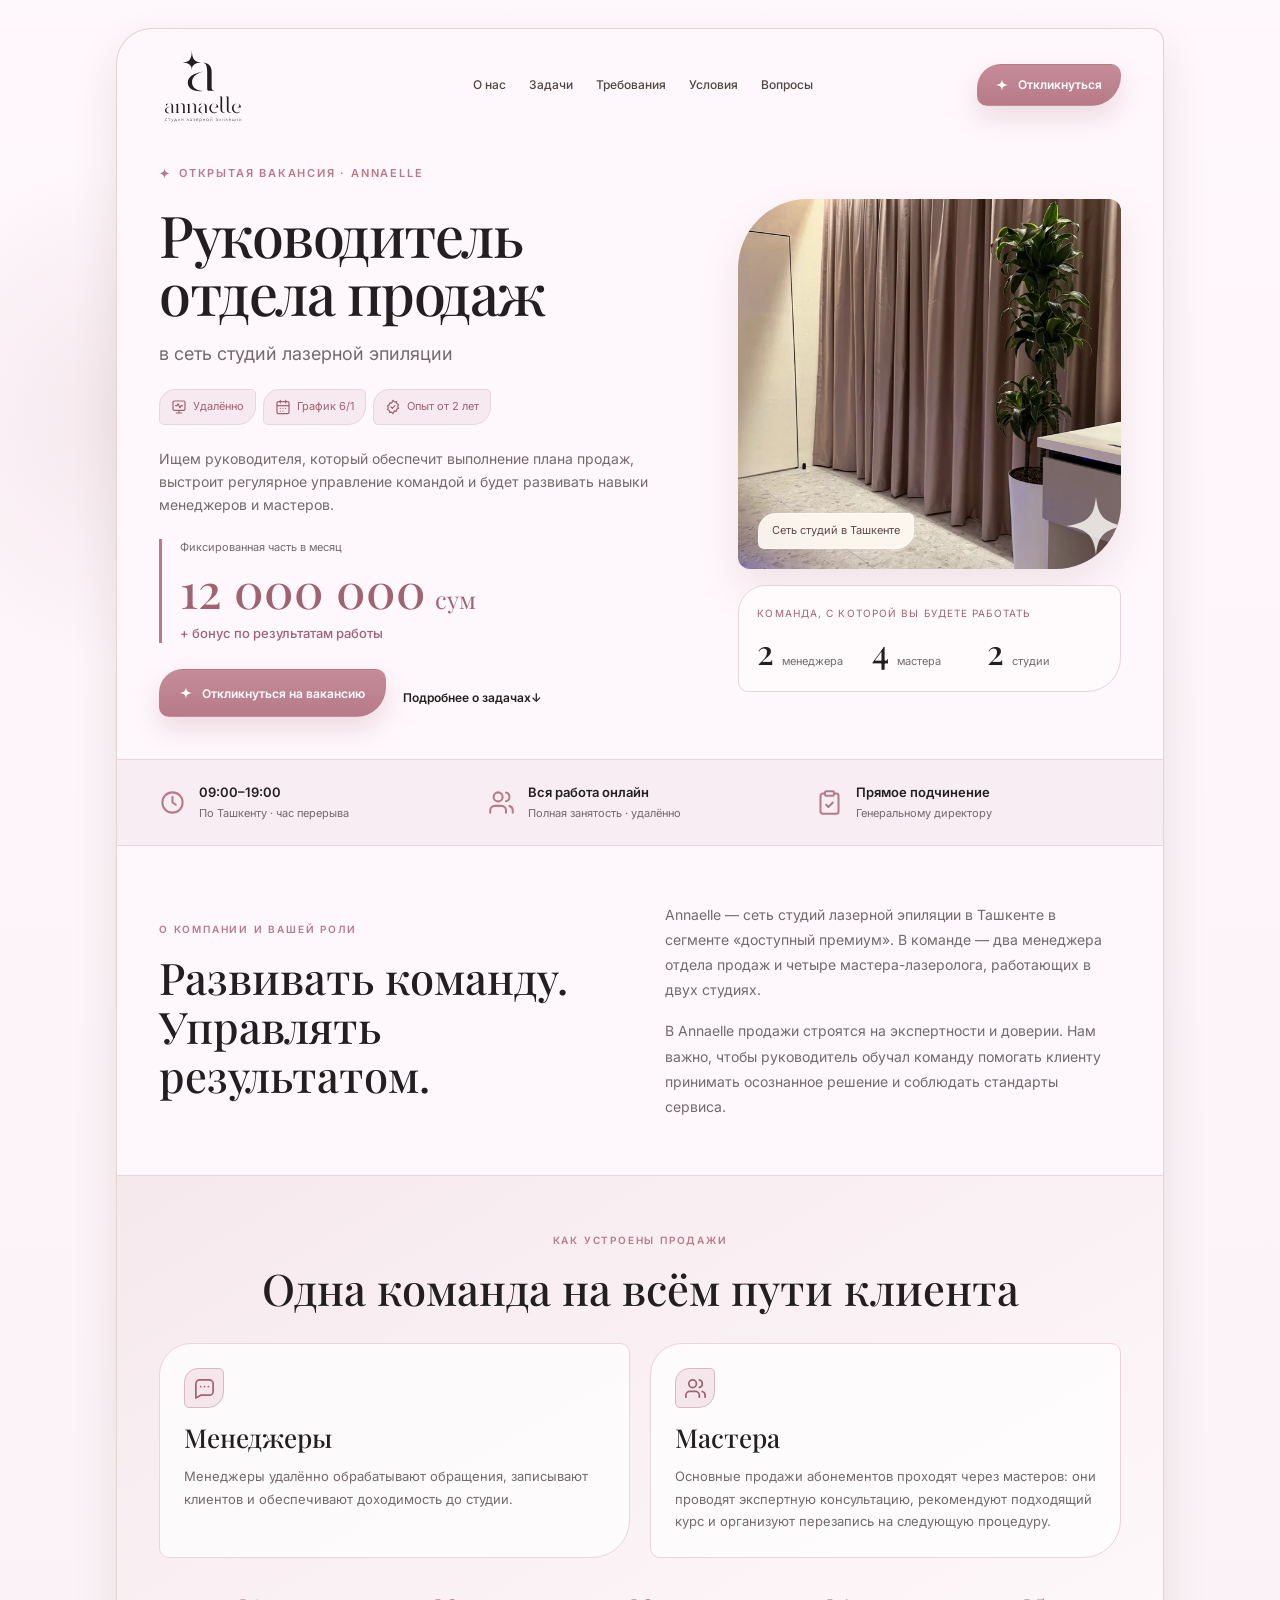
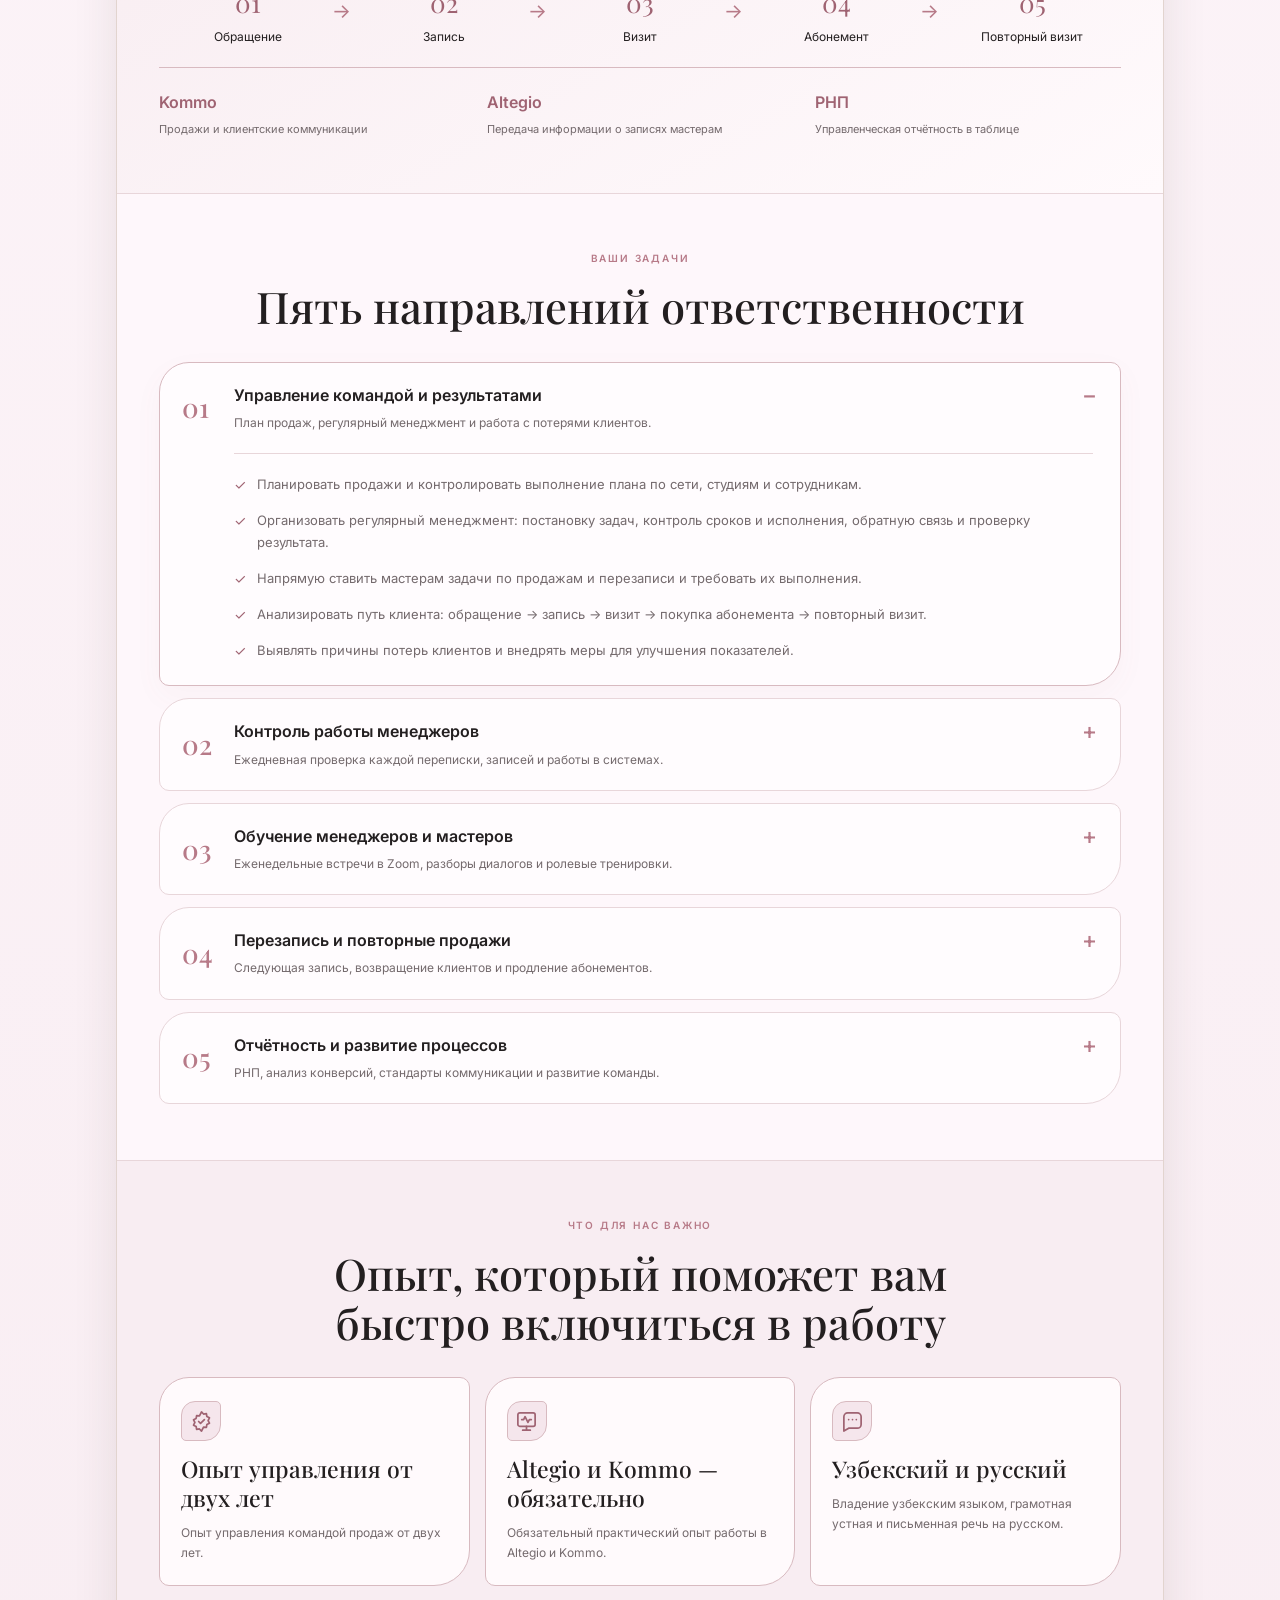
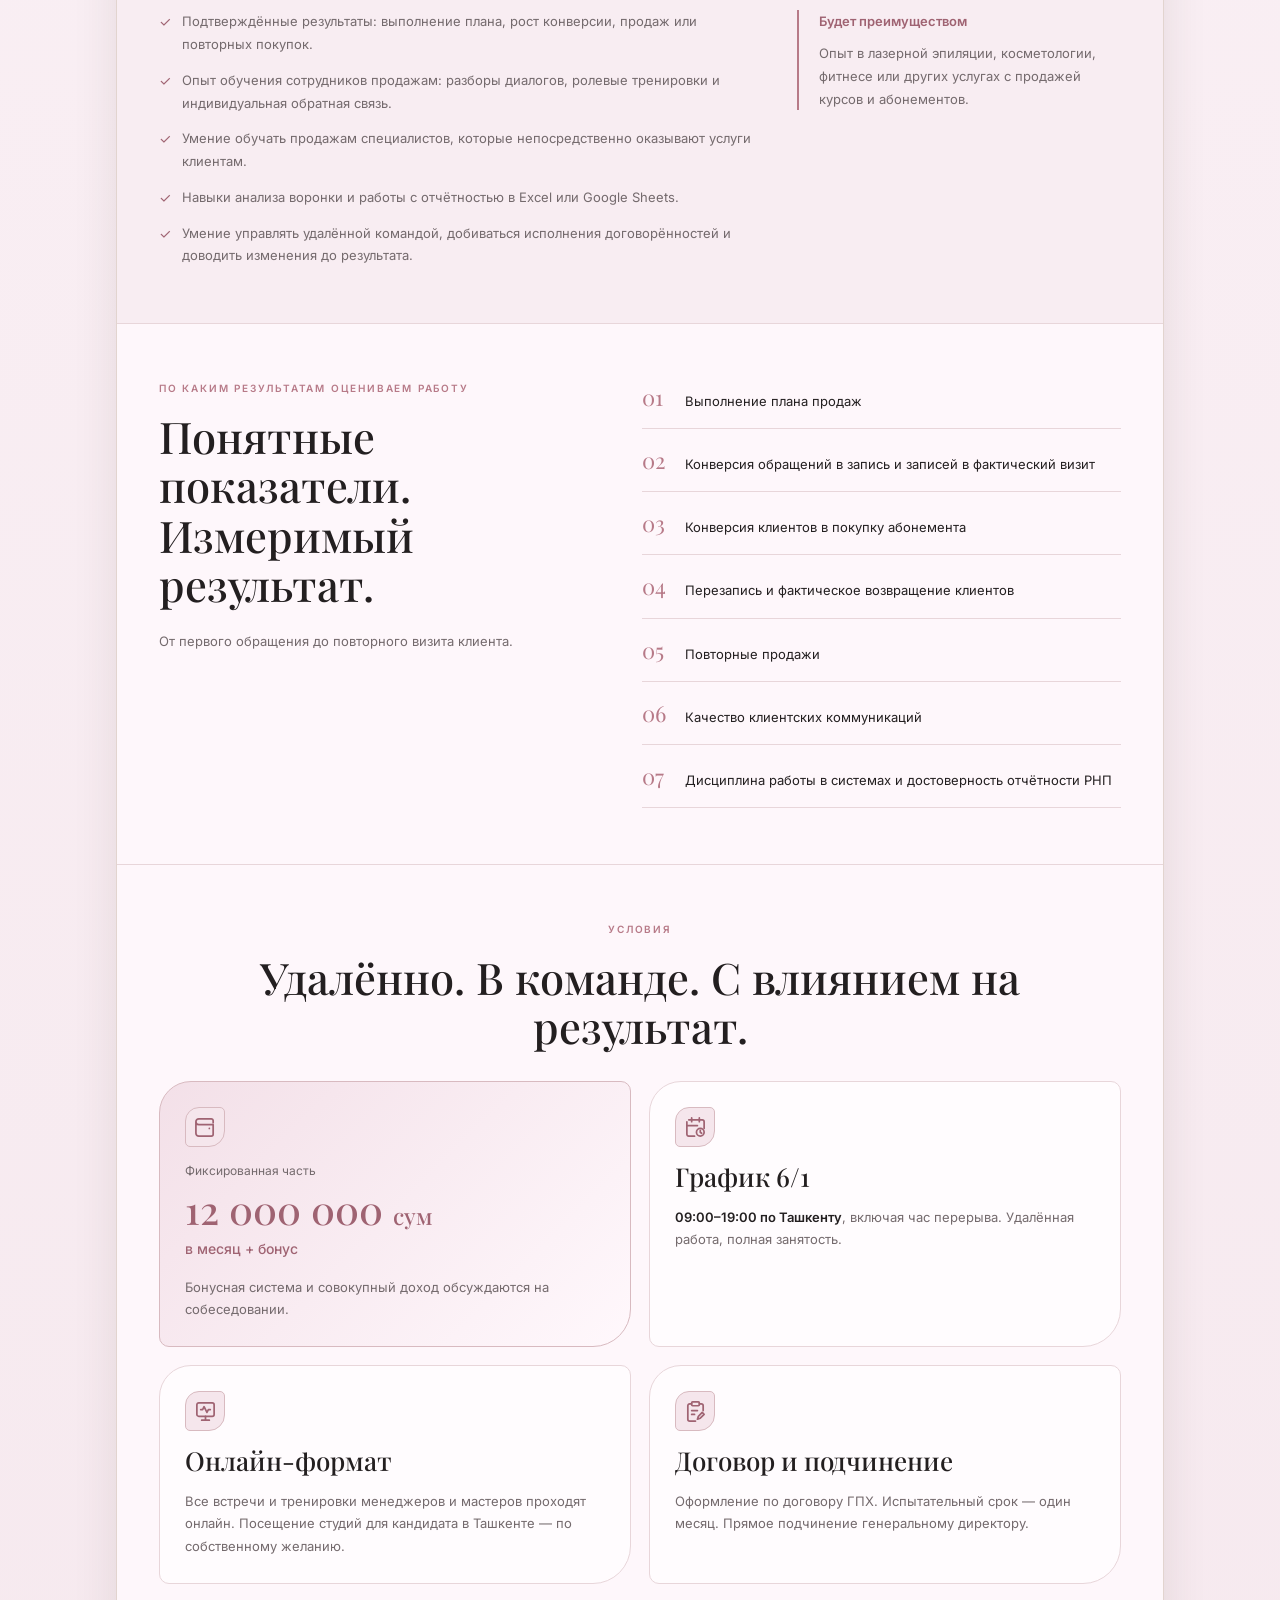
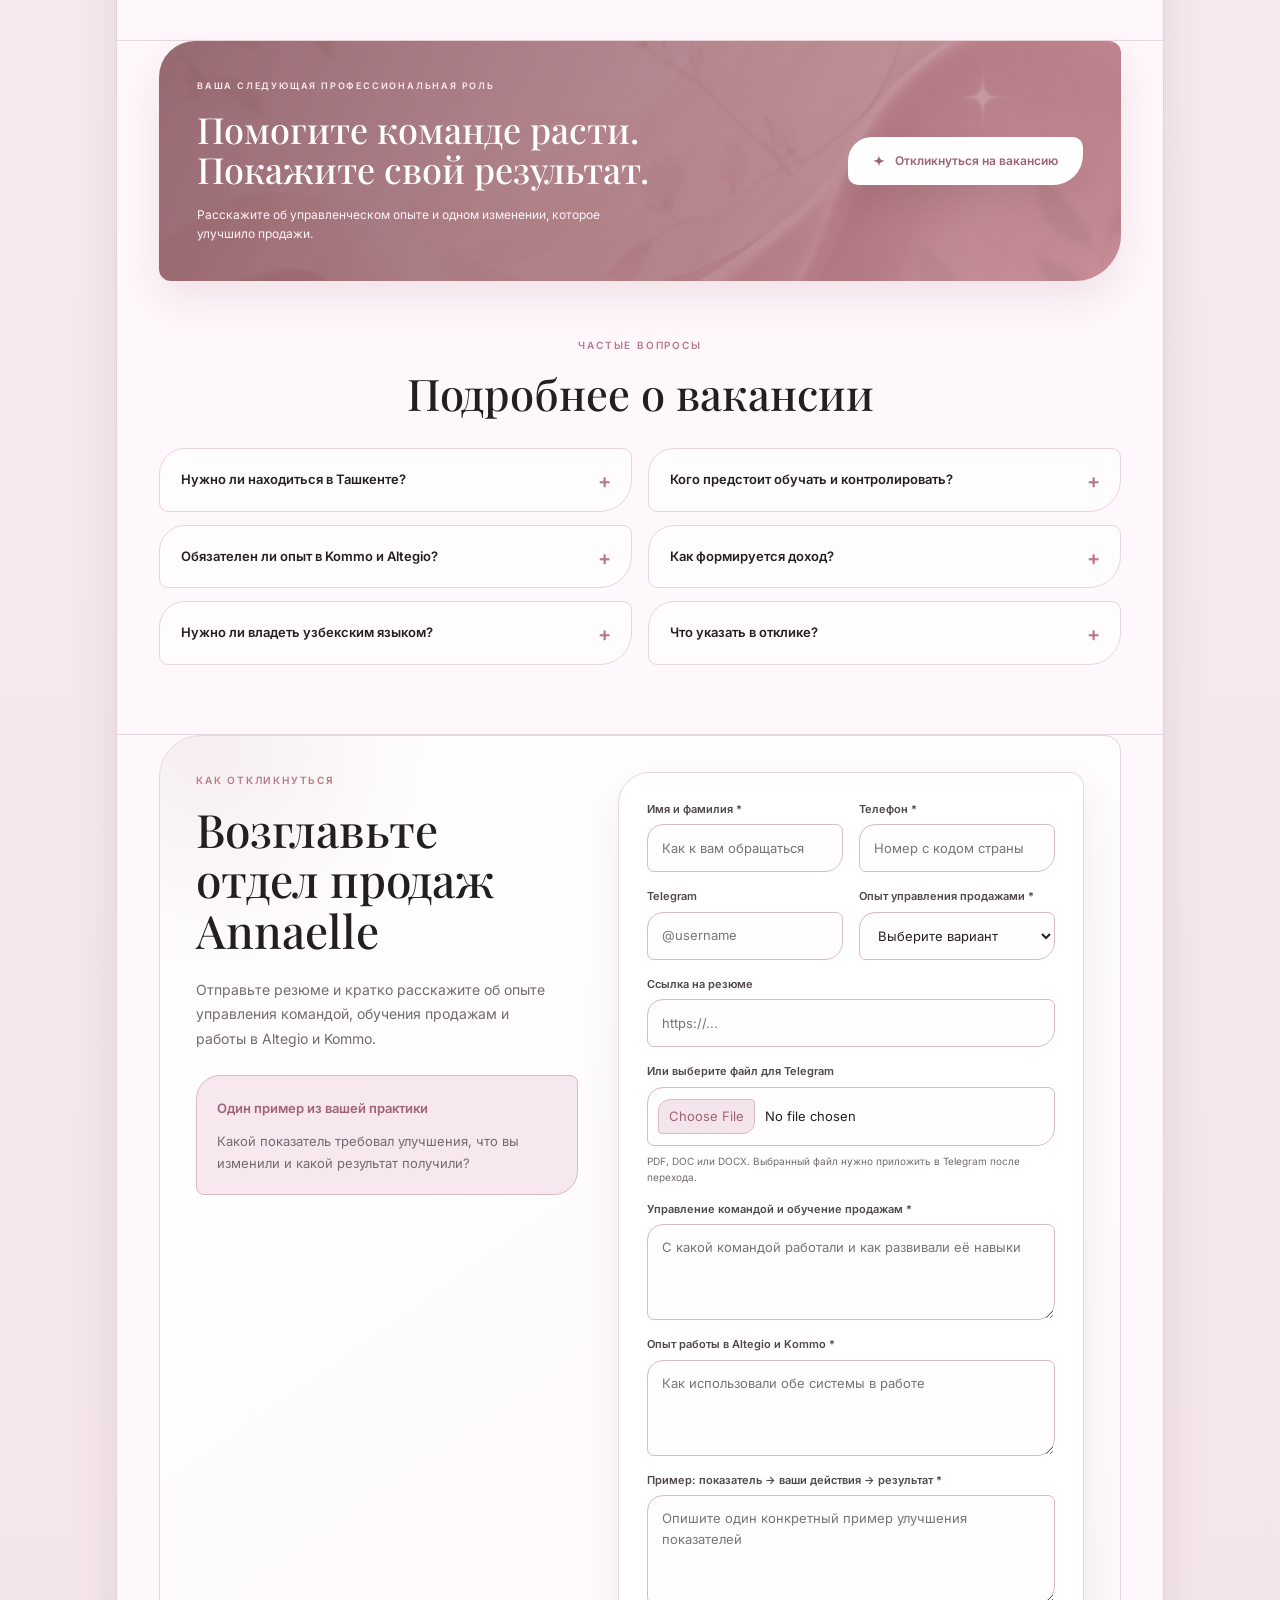
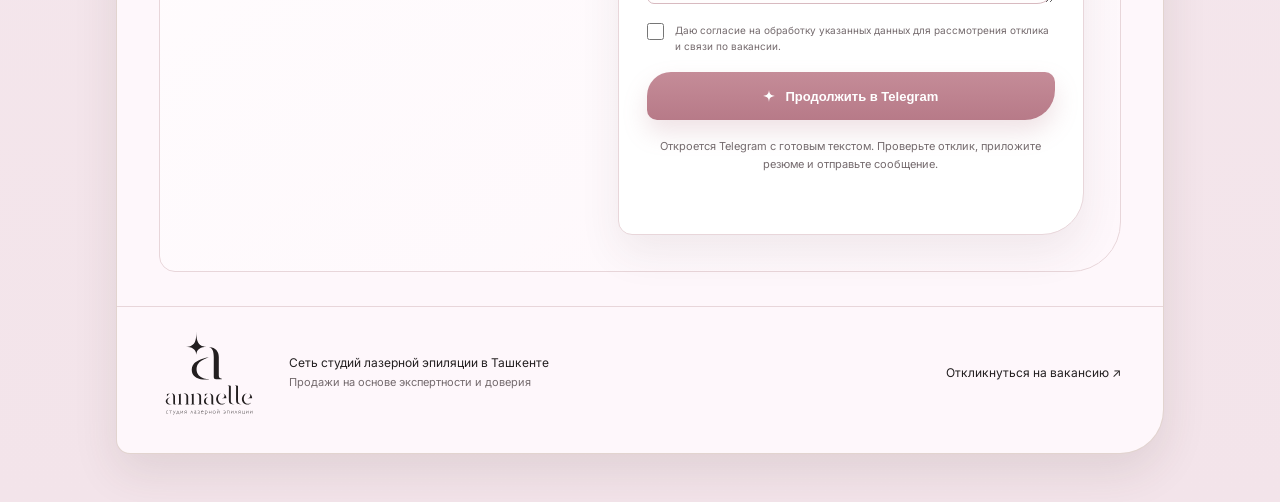
==== annaelle-rop/index.html @ 6988f2cf "Publish Annaelle head of sales vacancy landing" ====
<!doctype html>
<html lang="ru">

<head>

<meta charset="utf-8">
<meta name="viewport" content="width=device-width,initial-scale=1">
<meta name="description" content="Руководитель отдела продаж в Annaelle: удалённо, график 6/1, фикс 12 000 000 сум + бонус. Опыт управления от двух лет, практический опыт в Kommo и Altegio.">

<meta property="og:title" content="Руководитель отдела продаж — Annaelle">

<meta property="og:description" content="Удалённо · График 6/1 · Фиксированная часть 12 000 000 сум + бонус">

<meta property="og:type" content="website">
<meta name="theme-color" content="#fef7fb"><title>Руководитель отдела продаж — вакансия Annaelle</title>
<link rel="preconnect" href="https://fonts.googleapis.com">
<link rel="preconnect" href="https://fonts.gstatic.com" crossorigin>
<link href="https://fonts.googleapis.com/css2?family=Inter:wght@400;500;600;700&family=Playfair+Display:wght@500;600&display=swap" rel="stylesheet">
<link rel="stylesheet" href="base.css?v=20261009-1">
<link rel="stylesheet" href="styles.css?v=20261009-1">
</head>

<body class="rop-page">
<a class="skip-link" href="#top">Перейти к вакансии</a><svg class="icon-sprite" aria-hidden="true" focusable="false" xmlns="http://www.w3.org/2000/svg">
  <symbol id="icon-wallet" viewBox="0 0 24 24">
    <path d="M20 7V5a2 2 0 0 0-2-2H5a3 3 0 0 0 0 6h15v10a2 2 0 0 1-2 2H5a3 3 0 0 1-3-3V6"></path>
    <path d="M16 13h.01"></path>
  </symbol>
  <symbol id="icon-calendar-clock" viewBox="0 0 24 24">
    <path d="M16 2v4M8 2v4M3 10h11M5 4h14a2 2 0 0 1 2 2v7"></path>
    <path d="M11 21H5a2 2 0 0 1-2-2V6"></path>
    <circle cx="17" cy="17" r="4"></circle>
    <path d="M17 15v2l1.4 1"></path>
  </symbol>
  <symbol id="icon-map-pin" viewBox="0 0 24 24">
    <path d="M20 10c0 5-8 12-8 12S4 15 4 10a8 8 0 1 1 16 0Z"></path>
    <circle cx="12" cy="10" r="2.5"></circle>
  </symbol>
  <symbol id="icon-graduation-cap" viewBox="0 0 24 24">
    <path d="m2 10 10-5 10 5-10 5Z"></path>
    <path d="M6 12.5V16c3.5 2.7 8.5 2.7 12 0v-3.5M22 10v6"></path>
  </symbol>
  <symbol id="icon-clipboard-check" viewBox="0 0 24 24">
    <rect x="8" y="2" width="8" height="4" rx="1"></rect>
    <path d="M16 4h2a2 2 0 0 1 2 2v14a2 2 0 0 1-2 2H6a2 2 0 0 1-2-2V6a2 2 0 0 1 2-2h2"></path>
    <path d="m9 14 2 2 4-4"></path>
  </symbol>
  <symbol id="icon-trending-up" viewBox="0 0 24 24">
    <path d="m3 17 6-6 4 4 8-8"></path>
    <path d="M15 7h6v6"></path>
  </symbol>
  <symbol id="icon-circle-dollar" viewBox="0 0 24 24">
    <circle cx="12" cy="12" r="9"></circle>
    <path d="M16 8h-6a2 2 0 1 0 0 4h4a2 2 0 1 1 0 4H8M12 6v12"></path>
  </symbol>
  <symbol id="icon-heart" viewBox="0 0 24 24">
    <path d="M20.8 4.6a5.5 5.5 0 0 0-7.8 0L12 5.7l-1.1-1.1a5.5 5.5 0 0 0-7.8 7.8l1.1 1.1L12 21l7.8-7.5 1.1-1.1a5.5 5.5 0 0 0-.1-7.8Z"></path>
  </symbol>
  <symbol id="icon-shield-check" viewBox="0 0 24 24">
    <path d="M12 22s8-4 8-10V5l-8-3-8 3v7c0 6 8 10 8 10Z"></path>
    <path d="m9 12 2 2 4-4"></path>
  </symbol>
  <symbol id="icon-clipboard-pen" viewBox="0 0 24 24">
    <rect x="8" y="2" width="8" height="4" rx="1"></rect>
    <path d="M16 4h2a2 2 0 0 1 2 2v5M8 4H6a2 2 0 0 0-2 2v14a2 2 0 0 0 2 2h6"></path>
    <path d="M8 11h6M8 15h3M14 20l1-3 4-4 2 2-4 4-3 1Z"></path>
  </symbol>
  <symbol id="icon-send" viewBox="0 0 24 24">
    <path d="m22 2-7 20-4-9-9-4Z"></path>
    <path d="M22 2 11 13"></path>
  </symbol>
  <symbol id="icon-messages" viewBox="0 0 24 24">
    <path d="M21 15a4 4 0 0 1-4 4H8l-5 3V7a4 4 0 0 1 4-4h10a4 4 0 0 1 4 4Z"></path>
    <path d="M8 10h.01M12 10h.01M16 10h.01"></path>
  </symbol>
  <symbol id="icon-badge-check" viewBox="0 0 24 24">
    <path d="m12 2 2.1 2.2 3-.4.5 3 2.7 1.4-1.4 2.8 1.4 2.8-2.7 1.4-.5 3-3-.4L12 22l-2.1-2.2-3 .4-.5-3-2.7-1.4 1.4-2.8-1.4-2.8 2.7-1.4.5-3 3 .4Z"></path>
    <path d="m9 12 2 2 4-4"></path>
  </symbol>
  <symbol id="icon-calendar-days" viewBox="0 0 24 24">
    <path d="M8 2v4M16 2v4M3 10h18"></path>
    <rect x="3" y="4" width="18" height="18" rx="2"></rect>
    <path d="M8 14h.01M12 14h.01M16 14h.01M8 18h.01M12 18h.01"></path>
  </symbol>
  <symbol id="icon-clock" viewBox="0 0 24 24">
    <circle cx="12" cy="12" r="9"></circle>
    <path d="M12 7v5l3 2"></path>
  </symbol>
  <symbol id="icon-banknote" viewBox="0 0 24 24">
    <rect x="2" y="6" width="20" height="12" rx="2"></rect>
    <circle cx="12" cy="12" r="2"></circle>
    <path d="M6 10h.01M18 14h.01"></path>
  </symbol>
  <symbol id="icon-calendar-check" viewBox="0 0 24 24">
    <path d="M8 2v4M16 2v4M3 10h18"></path>
    <rect x="3" y="4" width="18" height="18" rx="2"></rect>
    <path d="m9 16 2 2 4-4"></path>
  </symbol>
  <symbol id="icon-monitor-pulse" viewBox="0 0 24 24">
    <rect x="3" y="3" width="18" height="14" rx="2"></rect>
    <path d="M8 21h8M12 17v4M7 10h2l1.5-3 3 6 1.5-3h2"></path>
  </symbol>
  <symbol id="icon-users" viewBox="0 0 24 24">
    <path d="M16 21v-2a4 4 0 0 0-4-4H6a4 4 0 0 0-4 4v2"></path>
    <circle cx="9" cy="7" r="4"></circle>
    <path d="M22 21v-2a4 4 0 0 0-3-3.9M16 3.1a4 4 0 0 1 0 7.8"></path>
  </symbol>
  <symbol id="icon-venus" viewBox="0 0 24 24">
    <circle cx="12" cy="8" r="5"></circle>
    <path d="M12 13v9M9 19h6"></path>
  </symbol>
</svg>
<main class="page-shell">
<div class="landing-card">

<header class="site-header">
<a class="brand" href="#top" aria-label="Annaelle — начало страницы"><img class="brand-logo" src="../images/annaelle-logo-mark.svg" alt="Annaelle"></a>
<nav id="rop-navigation" class="main-nav" aria-label="Навигация по вакансии">
<a href="#about">О нас</a><a href="#role">Задачи</a><a href="#requirements">Требования</a><a href="#conditions">Условия</a><a href="#faq">Вопросы</a>
</nav>
<a class="btn btn-filled btn-small" href="#application"><span class="brand-star" aria-hidden="true"></span>Откликнуться</a><button class="menu-toggle" type="button" aria-label="Открыть меню" aria-expanded="false" aria-controls="rop-navigation"><span></span><span></span></button>
</header>

<section class="rop-hero" id="top">
<div class="rop-hero-copy"><p class="eyebrow">Открытая вакансия · Annaelle</p>
<h1>
Руководитель<br>отдела продаж
</h1>
<p class="rop-subtitle">в сеть студий лазерной эпиляции</p><div class="rop-tags"><span><svg class="semantic-icon" aria-hidden="true"><use href="#icon-monitor-pulse"></use></svg>Удалённо</span><span><svg class="semantic-icon" aria-hidden="true"><use href="#icon-calendar-days"></use></svg>График 6/1</span><span><svg class="semantic-icon" aria-hidden="true"><use href="#icon-badge-check"></use></svg>Опыт от 2 лет</span></div><p class="rop-intro">Ищем руководителя, который обеспечит выполнение плана продаж, выстроит регулярное управление командой и будет развивать навыки менеджеров и мастеров.</p><div class="rop-salary"><small>Фиксированная часть в месяц</small><div><strong>12 000 000</strong><span>сум</span></div><b>+ бонус по результатам работы</b></div><div class="rop-hero-actions"><a class="btn btn-filled" href="#application"><span class="brand-star" aria-hidden="true"></span>Откликнуться на вакансию</a><a class="text-link" href="#role">Подробнее о задачах <span aria-hidden="true">↓</span></a></div></div><div class="rop-hero-visual"><div class="rop-photo"><img src="assets/studio-640.webp" alt="Интерьер студии Annaelle в Ташкенте" width="640" height="1138"><span class="rop-photo-label">Сеть студий в Ташкенте</span><span class="sparkle sparkle-big" aria-hidden="true"></span></div><div class="rop-team"><p>Команда, с которой вы будете работать</p><div><span><strong>2</strong>менеджера</span><span><strong>4</strong>мастера</span><span><strong>2</strong>студии</span></div></div></div>
</section>

<div class="rop-summary" aria-label="Ключевые условия"><div><svg class="semantic-icon" aria-hidden="true"><use href="#icon-clock"></use></svg><p><strong>09:00–19:00</strong><span>По Ташкенту · час перерыва</span></p></div><div><svg class="semantic-icon" aria-hidden="true"><use href="#icon-users"></use></svg><p><strong>Вся работа онлайн</strong><span>Полная занятость · удалённо</span></p></div><div><svg class="semantic-icon" aria-hidden="true"><use href="#icon-clipboard-check"></use></svg><p><strong>Прямое подчинение</strong><span>Генеральному директору</span></p></div></div>

<section class="section rop-about" id="about">
<div class="rop-section-heading"><p class="section-kicker">О компании и вашей роли</p>
<h2>
Развивать команду.<br>Управлять результатом.
</h2>
</div><div class="rop-about-copy"><p>Annaelle — сеть студий лазерной эпиляции в Ташкенте в сегменте «доступный премиум». В команде — два менеджера отдела продаж и четыре мастера-лазеролога, работающих в двух студиях.</p><p>В Annaelle продажи строятся на экспертности и доверии. Нам важно, чтобы руководитель обучал команду помогать клиенту принимать осознанное решение и соблюдать стандарты сервиса.</p></div>
</section>

<section class="section rop-sales" id="sales">
<p class="section-kicker">Как устроены продажи</p>
<h2>
Одна команда на всём пути клиента
</h2>
<div class="rop-sales-grid">
<article>
<span class="rop-icon"><svg class="semantic-icon" aria-hidden="true"><use href="#icon-messages"></use></svg></span>
<h3>
Менеджеры
</h3>
<p>Менеджеры удалённо обрабатывают обращения, записывают клиентов и обеспечивают доходимость до студии.</p>
</article>

<article>
<span class="rop-icon"><svg class="semantic-icon" aria-hidden="true"><use href="#icon-users"></use></svg></span>
<h3>
Мастера
</h3>
<p>Основные продажи абонементов проходят через мастеров: они проводят экспертную консультацию, рекомендуют подходящий курс и организуют перезапись на следующую процедуру.</p>
</article>
</div>
<ol class="rop-funnel">

<li>
<span>01</span>Обращение
</li>

<li>
<span>02</span>Запись
</li>

<li>
<span>03</span>Визит
</li>

<li>
<span>04</span>Абонемент
</li>

<li>
<span>05</span>Повторный визит
</li>

</ol>
<div class="rop-tools"><div><strong>Kommo</strong><span>Продажи и клиентские коммуникации</span></div><div><strong>Altegio</strong><span>Передача информации о записях мастерам</span></div><div><strong>РНП</strong><span>Управленческая отчётность в таблице</span></div></div>
</section>

<section class="section rop-role" id="role">
<p class="section-kicker">Ваши задачи</p>
<h2>
Пять направлений ответственности
</h2>
<div class="rop-task-list">
<details class="rop-task" open>

<summary>
<span class="rop-task-number">01</span><span class="rop-task-heading"><strong>Управление командой и результатами</strong><small>План продаж, регулярный менеджмент и работа с потерями клиентов.</small></span>
</summary>

<ul class="rop-list">

<li>
Планировать продажи и контролировать выполнение плана по сети, студиям и сотрудникам.
</li>

<li>
Организовать регулярный менеджмент: постановку задач, контроль сроков и исполнения, обратную связь и проверку результата.
</li>

<li>
Напрямую ставить мастерам задачи по продажам и перезаписи и требовать их выполнения.
</li>

<li>
Анализировать путь клиента: обращение → запись → визит → покупка абонемента → повторный визит.
</li>

<li>
Выявлять причины потерь клиентов и внедрять меры для улучшения показателей.
</li>

</ul>

</details>

<details class="rop-task" >

<summary>
<span class="rop-task-number">02</span><span class="rop-task-heading"><strong>Контроль работы менеджеров</strong><small>Ежедневная проверка каждой переписки, записей и работы в системах.</small></span>
</summary>

<ul class="rop-list">

<li>
Ежедневно внимательно проверять каждую клиентскую переписку: качество ответов, выявление потребности, работу с возражениями и договорённости о следующем шаге.
</li>

<li>
Контролировать своевременную обработку обращений, подтверждение записей, доходимость, работу с переносами и неявками.
</li>

<li>
Обеспечивать дисциплину ведения Kommo и корректную передачу информации о записях в Altegio.
</li>

<li>
Разбирать ошибки с сотрудниками и проверять применение рекомендаций в работе.
</li>

</ul>

</details>

<details class="rop-task" >

<summary>
<span class="rop-task-number">03</span><span class="rop-task-heading"><strong>Обучение менеджеров и мастеров</strong><small>Еженедельные встречи в Zoom, разборы диалогов и ролевые тренировки.</small></span>
</summary>

<ul class="rop-list">

<li>
Проводить еженедельные встречи с менеджерами в Zoom: разбор результатов, сложных ситуаций и практические тренировки.
</li>

<li>
Регулярно проводить онлайн-тренировки мастеров по экспертным продажам абонементов и перезаписи.
</li>

<li>
Отрабатывать выявление потребностей, презентацию ценности курса, работу с сомнениями клиента и завершение продажи.
</li>

<li>
Разбирать конкретные причины отказов и отрабатывать сложные диалоги через ролевые тренировки.
</li>

<li>
Оценивать, как обучение влияет на навыки сотрудников и результаты продаж.
</li>

</ul>

</details>

<details class="rop-task" >

<summary>
<span class="rop-task-number">04</span><span class="rop-task-heading"><strong>Перезапись и повторные продажи</strong><small>Следующая запись, возвращение клиентов и продление абонементов.</small></span>
</summary>

<ul class="rop-list">

<li>
Контролировать предложение следующей записи после каждого визита и фиксацию результата.
</li>

<li>
Обеспечивать согласованную работу менеджеров и мастеров по возвращению клиентов.
</li>

<li>
Развивать повторные продажи, продление абонементов и работу с клиентами, прервавшими посещения.
</li>

</ul>

</details>

<details class="rop-task" >

<summary>
<span class="rop-task-number">05</span><span class="rop-task-heading"><strong>Отчётность и развитие процессов</strong><small>РНП, анализ конверсий, стандарты коммуникации и развитие команды.</small></span>
</summary>

<ul class="rop-list">

<li>
Своевременно вести отчётность в таблице РНП, контролировать полноту и достоверность данных.
</li>

<li>
Анализировать выполнение плана, конверсии, доходимость, продажи абонементов и повторные визиты.
</li>

<li>
Представлять генеральному директору результаты, причины отклонений и план действий.
</li>

<li>
Совершенствовать скрипты и стандарты коммуникации на основе действующих материалов Annaelle и практики команды.
</li>

<li>
Участвовать в найме и адаптации сотрудников, предлагать изменения мотивации — по согласованию с генеральным директором.
</li>

</ul>

</details>
</div>
</section>

<section class="section rop-requirements" id="requirements">
<p class="section-kicker">Что для нас важно</p>
<h2>
Опыт, который поможет вам<br>быстро включиться в работу
</h2>
<div class="rop-requirements-grid">
<article>
<span class="rop-icon"><svg class="semantic-icon" aria-hidden="true"><use href="#icon-badge-check"></use></svg></span>
<h3>
Опыт управления от двух лет
</h3>
<p>Опыт управления командой продаж от двух лет.</p>
</article>

<article>
<span class="rop-icon"><svg class="semantic-icon" aria-hidden="true"><use href="#icon-monitor-pulse"></use></svg></span>
<h3>
Altegio и Kommo — обязательно
</h3>
<p>Обязательный практический опыт работы в Altegio и Kommo.</p>
</article>

<article>
<span class="rop-icon"><svg class="semantic-icon" aria-hidden="true"><use href="#icon-messages"></use></svg></span>
<h3>
Узбекский и русский
</h3>
<p>Владение узбекским языком, грамотная устная и письменная речь на русском.</p>
</article>
</div><div class="rop-experience-panel">
<ul class="rop-list">

<li>
Подтверждённые результаты: выполнение плана, рост конверсии, продаж или повторных покупок.
</li>

<li>
Опыт обучения сотрудников продажам: разборы диалогов, ролевые тренировки и индивидуальная обратная связь.
</li>

<li>
Умение обучать продажам специалистов, которые непосредственно оказывают услуги клиентам.
</li>

<li>
Навыки анализа воронки и работы с отчётностью в Excel или Google Sheets.
</li>

<li>
Умение управлять удалённой командой, добиваться исполнения договорённостей и доводить изменения до результата.
</li>

</ul>
<p class="rop-advantage"><strong>Будет преимуществом</strong><br>Опыт в лазерной эпиляции, косметологии, фитнесе или других услугах с продажей курсов и абонементов.</p></div>
</section>

<section class="section rop-results" id="results">
<div class="rop-section-heading"><p class="section-kicker">По каким результатам оцениваем работу</p>
<h2>
Понятные показатели.<br>Измеримый результат.
</h2>
<p>От первого обращения до повторного визита клиента.</p></div>
<ol>

<li>
<span>01</span>Выполнение плана продаж
</li>

<li>
<span>02</span>Конверсия обращений в запись и записей в фактический визит
</li>

<li>
<span>03</span>Конверсия клиентов в покупку абонемента
</li>

<li>
<span>04</span>Перезапись и фактическое возвращение клиентов
</li>

<li>
<span>05</span>Повторные продажи
</li>

<li>
<span>06</span>Качество клиентских коммуникаций
</li>

<li>
<span>07</span>Дисциплина работы в системах и достоверность отчётности РНП
</li>

</ol>

</section>

<section class="section rop-conditions" id="conditions">
<p class="section-kicker">Условия</p>
<h2>
Удалённо. В команде. С влиянием на результат.
</h2>
<div class="rop-condition-grid">
<article class="rop-pay-card">
<span class="rop-icon"><svg class="semantic-icon" aria-hidden="true"><use href="#icon-wallet"></use></svg></span><small>Фиксированная часть</small><strong>12 000 000 <span>сум</span></strong><b>в месяц + бонус</b><p>Бонусная система и совокупный доход обсуждаются на собеседовании.</p>
</article>

<article>
<span class="rop-icon"><svg class="semantic-icon" aria-hidden="true"><use href="#icon-calendar-clock"></use></svg></span>
<h3>
График 6/1
</h3>
<p><strong>09:00–19:00 по Ташкенту</strong>, включая час перерыва. Удалённая работа, полная занятость.</p>
</article>

<article>
<span class="rop-icon"><svg class="semantic-icon" aria-hidden="true"><use href="#icon-monitor-pulse"></use></svg></span>
<h3>
Онлайн-формат
</h3>
<p>Все встречи и тренировки менеджеров и мастеров проходят онлайн. Посещение студий для кандидата в Ташкенте — по собственному желанию.</p>
</article>

<article>
<span class="rop-icon"><svg class="semantic-icon" aria-hidden="true"><use href="#icon-clipboard-pen"></use></svg></span>
<h3>
Договор и подчинение
</h3>
<p>Оформление по договору ГПХ. Испытательный срок — один месяц. Прямое подчинение генеральному директору.</p>
</article>
</div>
</section>

<section class="rop-invite">
<div><p class="section-kicker">Ваша следующая профессиональная роль</p>
<h2>
Помогите команде расти.<br>Покажите свой результат.
</h2>
<p>Расскажите об управленческом опыте и одном изменении, которое улучшило продажи.</p></div><a class="btn btn-light" href="#application"><span class="brand-star" aria-hidden="true"></span>Откликнуться на вакансию</a>
</section>

<section class="section rop-faq" id="faq">
<p class="section-kicker">Частые вопросы</p>
<h2>
Подробнее о вакансии
</h2>
<div class="faq-grid"><div>
<details>

<summary>
Нужно ли находиться в Ташкенте?
</summary>
<p>Работа удалённая. Все встречи и тренировки проходят онлайн. Для кандидата в Ташкенте посещение студий — по собственному желанию. Рабочее время — с 09:00 до 19:00 по Ташкенту.</p>
</details>

<details>

<summary>
Обязателен ли опыт в Kommo и Altegio?
</summary>
<p>Да, для этой вакансии обязателен практический опыт работы в обеих системах.</p>
</details>

<details>

<summary>
Нужно ли владеть узбекским языком?
</summary>
<p>Да. Важно владение узбекским языком, а также грамотная устная и письменная речь на русском.</p>
</details>
</div><div>
<details>

<summary>
Кого предстоит обучать и контролировать?
</summary>
<p>Двух менеджеров отдела продаж и четырёх мастеров-лазерологов в двух студиях. Менеджеры отвечают за обращения, запись и доходимость. Основные продажи абонементов и перезапись проходят через мастеров.</p>
</details>

<details>

<summary>
Как формируется доход?
</summary>
<p>Фиксированная часть — 12 000 000 сум в месяц. Бонусная система и совокупный доход обсуждаются на собеседовании.</p>
</details>

<details>

<summary>
Что указать в отклике?
</summary>
<p>Отправьте резюме и кратко расскажите об опыте управления командой, обучения продажам и работы в Altegio и Kommo. Приведите один пример: какой показатель требовал улучшения, что вы изменили и какой результат получили.</p>
</details>
</div></div>
</section>

<section class="application rop-application" id="application">
<div class="application-copy"><p class="section-kicker">Как откликнуться</p>
<h2>
Возглавьте<br>отдел продаж<br>Annaelle
</h2>
<p>Отправьте резюме и кратко расскажите об опыте управления командой, обучения продажам и работы в Altegio и Kommo.</p><div class="rop-case-hint"><strong>Один пример из вашей практики</strong><p>Какой показатель требовал улучшения, что вы изменили и какой результат получили?</p></div></div>
<form class="application-form" id="rop-form" data-telegram-username="annaellelaser" novalidate>
<div class="form-grid">
<label class="field">
<span>Имя и фамилия *</span><input name="name" autocomplete="name" maxlength="100" placeholder="Как к вам обращаться" required>
</label>

<label class="field">
<span>Телефон *</span><input name="phone" type="tel" autocomplete="tel" maxlength="28" inputmode="tel" placeholder="Номер с кодом страны" required>
</label>

<label class="field">
<span>Telegram</span><input name="telegram" maxlength="64" autocomplete="off" placeholder="@username">
</label>

<label class="field">
<span>Опыт управления продажами *</span><select name="experience" required><option value="">Выберите вариант</option><option>2–3 года</option><option>3–5 лет</option><option>Более 5 лет</option></select>
</label>

<label class="field field-full">
<span>Ссылка на резюме</span><input name="resume_url" type="url" maxlength="500" autocomplete="url" aria-describedby="resume-help" placeholder="https://...">
</label>

<label class="field field-full rop-file">
<span>Или выберите файл для Telegram</span><input name="resume_file" type="file" accept=".pdf,.doc,.docx" aria-describedby="resume-help"><small id="resume-help">PDF, DOC или DOCX. Выбранный файл нужно приложить в Telegram после перехода.</small>
</label>

<label class="field field-full">
<span>Управление командой и обучение продажам *</span><textarea name="team_experience" maxlength="700" rows="3" placeholder="С какой командой работали и как развивали её навыки" required></textarea>
</label>

<label class="field field-full">
<span>Опыт работы в Altegio и Kommo *</span><textarea name="systems" maxlength="700" rows="3" placeholder="Как использовали обе системы в работе" required></textarea>
</label>

<label class="field field-full">
<span>Пример: показатель → ваши действия → результат *</span><textarea name="case" maxlength="700" rows="4" placeholder="Опишите один конкретный пример улучшения показателей" required></textarea>
</label>
</div>
<label class="consent">
<input type="checkbox" name="consent" required><span>Даю согласие на обработку указанных данных для рассмотрения отклика и связи по вакансии.</span>
</label>
<button class="btn btn-filled" type="submit"><span class="brand-star" aria-hidden="true"></span><span>Продолжить в Telegram</span></button><p class="form-note">Откроется Telegram с готовым текстом. Проверьте отклик, приложите резюме и отправьте сообщение.</p><p class="form-status" id="form-status" role="status" aria-live="polite"></p>

<section class="rop-form-result" id="application-result" hidden aria-labelledby="result-heading">

<h3 id="result-heading">
Отклик подготовлен
</h3>

  <p id="result-note">Отправьте готовый текст и резюме в Telegram.</p>
<label class="field">
<span>Текст отклика</span><textarea id="application-message" readonly rows="8"></textarea>
</label>

  <div class="rop-result-actions"><button class="btn btn-outline" id="copy-application" type="button">Скопировать текст</button><a class="btn btn-filled" id="telegram-application" target="_blank" rel="noopener noreferrer">Открыть Telegram</a></div>
  <p id="copy-status" class="form-status" role="status" aria-live="polite"></p>

</section>

</form>

</section>

<footer class="rop-footer">
<a class="brand" href="#top" aria-label="Annaelle — начало страницы"><img class="brand-logo" src="../images/annaelle-logo-mark.svg" alt="Annaelle"></a><p>Сеть студий лазерной эпиляции в Ташкенте<br><span>Продажи на основе экспертности и доверия</span></p><a href="#application">Откликнуться на вакансию ↗</a>
</footer>

</div>
</main>
<a class="btn btn-filled mobile-apply" href="#application"><span class="brand-star" aria-hidden="true"></span>Откликнуться на вакансию</a>
<script type="module" src="script.js?v=20261009-1"></script>
</body>

</html>
---- annaelle-rop/base.css ----
/* Shared Annaelle styles from the approved laserologist landing. */
:root {
  --bg: #f3e4ea;
  --paper: #fef7fb;
  --paper-soft: #f3e4ea;
  --line: #e8d6da;
  --line-strong: #d8bac0;
  --ink: #231f20;
  --muted: #746a6d;
  --soft: #d8bac0;
  --rose: #b77a88;
  --rose-dark: #9f6372;
  --rose-mid: #d8bac0;
  --rose-light: #e8d6da;
  --cream: #fef7fb;
  --shadow: 0 18px 45px rgba(76, 57, 48, 0.11);
  --radius: 8px;
  --leaf-radius: 32px 14px 42px 14px;
  --leaf-radius-sm: 24px 10px 30px 10px;
  --leaf-shadow: 0 18px 38px rgba(183, 122, 136, 0.16);
  --serif: "Playfair Display", Georgia, serif;
  --sans: "Inter", Arial, sans-serif;
  --brand-star: url("../images/brand-star.svg");
}

* {
  box-sizing: border-box;
}

html {
  scroll-behavior: smooth;
}

body {
  margin: 0;
  min-width: 320px;
  overflow-x: hidden;
  color: var(--ink);
  background:
    radial-gradient(circle at 11% 6%, rgba(183, 122, 136, 0.12), transparent 16rem),
    linear-gradient(180deg, #fef7fb 0%, #f3e4ea 100%);
  font-family: var(--sans);
  font-size: 14px;
  line-height: 1.45;
}

img {
  display: block;
  max-width: 100%;
}

a {
  color: inherit;
  text-decoration: none;
}

a,
button,
summary,
label {
  touch-action: manipulation;
}

.page-shell {
  width: 100%;
  max-width: 1360px;
  margin: 0 auto;
  padding: 30px 44px 64px;
  overflow: hidden;
}

.landing-card {
  position: relative;
  width: 100%;
  max-width: 1048px;
  margin: 0 auto;
  overflow: hidden;
  background: var(--paper);
  border: 1px solid rgba(221, 206, 200, 0.85);
  border-radius: 34px 14px 46px 14px;
  box-shadow: var(--shadow);
}

.site-header {
  display: grid;
  grid-template-columns: 150px 1fr auto;
  gap: 28px;
  align-items: center;
  min-height: 116px;
  padding: 18px 42px 12px;
}

.brand {
  display: block;
  width: 136px;
  line-height: 0;
}

.brand-logo {
  width: 100%;
  height: auto;
  display: block;
}

.main-nav {
  display: flex;
  justify-content: center;
  gap: 26px;
  color: #514642;
  font-size: 12px;
  font-weight: 500;
}

.main-nav a {
  padding: 8px 0;
}

.main-nav a:hover,
.text-link:hover {
  color: var(--rose-dark);
}

.btn {
  display: inline-flex;
  align-items: center;
  justify-content: center;
  gap: 10px;
  min-height: 43px;
  padding: 0 24px;
  border: 1px solid transparent;
  border-radius: var(--leaf-radius-sm);
  font-size: 13px;
  font-weight: 600;
  white-space: nowrap;
  transition: transform 0.2s ease, background 0.2s ease, border-color 0.2s ease;
}

.btn:hover {
  transform: translateY(-1px);
}

a:focus-visible,
button:focus-visible,
input:focus-visible,
select:focus-visible,
textarea:focus-visible,
summary:focus-visible {
  outline: 3px solid rgba(159, 99, 114, 0.38);
  outline-offset: 3px;
}

.btn-filled {
  color: #fff;
  background: linear-gradient(180deg, #c58c98, var(--rose));
  box-shadow: 0 12px 24px rgba(183, 122, 136, 0.22);
}

.btn-light {
  color: var(--rose-dark);
  background: #fff;
  border-color: rgba(255, 255, 255, 0.5);
  box-shadow: 0 16px 28px rgba(82, 54, 62, 0.12);
}

.btn-outline {
  color: var(--rose-dark);
  background: rgba(255, 255, 255, 0.58);
  border-color: var(--line-strong);
}

.btn-small {
  min-height: 36px;
  padding: 0 18px;
  font-size: 12px;
}

.btn-icon-only {
  width: 52px;
  min-width: 52px;
  padding: 0;
}

.page-shell,
.page-shell * {
  color-scheme: light;
}

.page-shell a:not(.btn):not(.map-marker) {
  color: inherit !important;
}

.page-shell .main-nav a {
  color: #514642 !important;
}

.page-shell .btn-filled {
  color: #fff !important;
}

.page-shell .btn-light,
.page-shell .btn-outline {
  color: var(--rose-dark) !important;
}

.btn-instagram {
  min-width: 178px;
  padding-inline: 20px;
}

.brand-star,
.icon,
.instagram-icon {
  display: inline-block;
  flex: 0 0 auto;
  background: currentColor;
}

.brand-star,
.sparkle::before,
.eyebrow::before,
.note::before,
.stars span,
.review-card::after {
  -webkit-mask: var(--brand-star) center / contain no-repeat;
  mask: var(--brand-star) center / contain no-repeat;
  clip-path: none;
}

.brand-star {
  width: 12px;
  height: 18px;
}

.icon {
  width: 20px;
  height: 20px;
}

.icon-sprite {
  position: absolute;
  width: 0;
  height: 0;
  overflow: hidden;
  pointer-events: none;
}

.semantic-icon {
  display: block;
  width: 22px;
  height: 22px;
  flex: 0 0 auto;
  fill: none;
  stroke: currentColor;
  stroke-width: 1.8;
  stroke-linecap: round;
  stroke-linejoin: round;
}

.icon-rating {
  -webkit-mask: url("data:image/svg+xml,%3Csvg viewBox='0 0 24 24' xmlns='http://www.w3.org/2000/svg'%3E%3Cpath d='M12 2.2a9.8 9.8 0 1 0 0 19.6 9.8 9.8 0 0 0 0-19.6Zm4.6 7.4-5.2 5.6-3.1-3 1.3-1.4 1.8 1.7 3.9-4.3 1.3 1.4Z'/%3E%3C/svg%3E") center / contain no-repeat;
  mask: url("data:image/svg+xml,%3Csvg viewBox='0 0 24 24' xmlns='http://www.w3.org/2000/svg'%3E%3Cpath d='M12 2.2a9.8 9.8 0 1 0 0 19.6 9.8 9.8 0 0 0 0-19.6Zm4.6 7.4-5.2 5.6-3.1-3 1.3-1.4 1.8 1.7 3.9-4.3 1.3 1.4Z'/%3E%3C/svg%3E") center / contain no-repeat;
}

.icon-location {
  -webkit-mask: url("data:image/svg+xml,%3Csvg viewBox='0 0 24 24' xmlns='http://www.w3.org/2000/svg'%3E%3Cpath d='M12 2.4c-4 0-7.2 3.2-7.2 7.1 0 5.1 6.1 11.6 6.4 11.9.4.4 1.2.4 1.6 0 .3-.3 6.4-6.8 6.4-11.9 0-3.9-3.2-7.1-7.2-7.1Zm0 10.1a3 3 0 1 1 0-6.1 3 3 0 0 1 0 6.1Z'/%3E%3C/svg%3E") center / contain no-repeat;
  mask: url("data:image/svg+xml,%3Csvg viewBox='0 0 24 24' xmlns='http://www.w3.org/2000/svg'%3E%3Cpath d='M12 2.4c-4 0-7.2 3.2-7.2 7.1 0 5.1 6.1 11.6 6.4 11.9.4.4 1.2.4 1.6 0 .3-.3 6.4-6.8 6.4-11.9 0-3.9-3.2-7.1-7.2-7.1Zm0 10.1a3 3 0 1 1 0-6.1 3 3 0 0 1 0 6.1Z'/%3E%3C/svg%3E") center / contain no-repeat;
}

.icon-time {
  -webkit-mask: url("data:image/svg+xml,%3Csvg viewBox='0 0 24 24' xmlns='http://www.w3.org/2000/svg'%3E%3Cpath d='M12 2.6a9.4 9.4 0 1 0 0 18.8 9.4 9.4 0 0 0 0-18.8Zm1 9.1 3.4 2-.9 1.5-4.3-2.5V6.8H13v4.9Z'/%3E%3C/svg%3E") center / contain no-repeat;
  mask: url("data:image/svg+xml,%3Csvg viewBox='0 0 24 24' xmlns='http://www.w3.org/2000/svg'%3E%3Cpath d='M12 2.6a9.4 9.4 0 1 0 0 18.8 9.4 9.4 0 0 0 0-18.8Zm1 9.1 3.4 2-.9 1.5-4.3-2.5V6.8H13v4.9Z'/%3E%3C/svg%3E") center / contain no-repeat;
}

.icon-heart {
  -webkit-mask: url("data:image/svg+xml,%3Csvg viewBox='0 0 24 24' xmlns='http://www.w3.org/2000/svg'%3E%3Cpath d='M12 20.7S3.8 15.8 3.8 9.3c0-3 2.2-5.1 4.9-5.1 1.6 0 2.7.7 3.3 1.7.6-1 1.8-1.7 3.3-1.7 2.7 0 4.9 2.1 4.9 5.1 0 6.5-8.2 11.4-8.2 11.4Z'/%3E%3C/svg%3E") center / contain no-repeat;
  mask: url("data:image/svg+xml,%3Csvg viewBox='0 0 24 24' xmlns='http://www.w3.org/2000/svg'%3E%3Cpath d='M12 20.7S3.8 15.8 3.8 9.3c0-3 2.2-5.1 4.9-5.1 1.6 0 2.7.7 3.3 1.7.6-1 1.8-1.7 3.3-1.7 2.7 0 4.9 2.1 4.9 5.1 0 6.5-8.2 11.4-8.2 11.4Z'/%3E%3C/svg%3E") center / contain no-repeat;
}

.icon-laser {
  -webkit-mask: url("data:image/svg+xml,%3Csvg viewBox='0 0 24 24' xmlns='http://www.w3.org/2000/svg'%3E%3Cpath d='M15.5 2.6 21.4 8l-2.2 2.4-1.2-1.1-5.5 6.1c-.8.9-2.1 1-3 .2L8.2 14l7.3-8-1.2-1.1 1.2-2.3ZM7.1 15.2l1.2 1.1-3.4 3.8-2.3-2.1 4.5-2.8ZM18.5 12.8l2.9 2.6-1.3 1.4-2.9-2.6 1.3-1.4ZM12.6 18.2h4.2v1.9h-4.2v-1.9Z'/%3E%3C/svg%3E") center / contain no-repeat;
  mask: url("data:image/svg+xml,%3Csvg viewBox='0 0 24 24' xmlns='http://www.w3.org/2000/svg'%3E%3Cpath d='M15.5 2.6 21.4 8l-2.2 2.4-1.2-1.1-5.5 6.1c-.8.9-2.1 1-3 .2L8.2 14l7.3-8-1.2-1.1 1.2-2.3ZM7.1 15.2l1.2 1.1-3.4 3.8-2.3-2.1 4.5-2.8ZM18.5 12.8l2.9 2.6-1.3 1.4-2.9-2.6 1.3-1.4ZM12.6 18.2h4.2v1.9h-4.2v-1.9Z'/%3E%3C/svg%3E") center / contain no-repeat;
}

.icon-care {
  -webkit-mask: var(--brand-star) center / contain no-repeat;
  mask: var(--brand-star) center / contain no-repeat;
}

.icon-package {
  -webkit-mask: url("data:image/svg+xml,%3Csvg viewBox='0 0 24 24' xmlns='http://www.w3.org/2000/svg'%3E%3Cpath d='M4 6.8 12 2.7l8 4.1v10.4l-8 4.1-8-4.1V6.8Zm8 1.8 4.7-2.4L12 3.8 7.3 6.2 12 8.6Zm-6.1 7.5 5.2 2.7v-8.5L5.9 7.6v8.5Zm12.2 0V7.6l-5.2 2.7v8.5l5.2-2.7Z'/%3E%3C/svg%3E") center / contain no-repeat;
  mask: url("data:image/svg+xml,%3Csvg viewBox='0 0 24 24' xmlns='http://www.w3.org/2000/svg'%3E%3Cpath d='M4 6.8 12 2.7l8 4.1v10.4l-8 4.1-8-4.1V6.8Zm8 1.8 4.7-2.4L12 3.8 7.3 6.2 12 8.6Zm-6.1 7.5 5.2 2.7v-8.5L5.9 7.6v8.5Zm12.2 0V7.6l-5.2 2.7v8.5l5.2-2.7Z'/%3E%3C/svg%3E") center / contain no-repeat;
}

.icon-calendar {
  -webkit-mask: url("data:image/svg+xml,%3Csvg viewBox='0 0 24 24' xmlns='http://www.w3.org/2000/svg'%3E%3Cpath d='M7 2.8h2v2h6v-2h2v2h2.5c1 0 1.9.8 1.9 1.9v12.6c0 1-.8 1.9-1.9 1.9h-15c-1 0-1.9-.8-1.9-1.9V6.7c0-1 .8-1.9 1.9-1.9H7v-2Zm12.4 7.3H4.6v9.1h14.8v-9.1Zm-3.5 2.3 1.3 1.3-5.7 5.1-3.4-3.3 1.3-1.3 2.1 2 4.4-3.8Z'/%3E%3C/svg%3E") center / contain no-repeat;
  mask: url("data:image/svg+xml,%3Csvg viewBox='0 0 24 24' xmlns='http://www.w3.org/2000/svg'%3E%3Cpath d='M7 2.8h2v2h6v-2h2v2h2.5c1 0 1.9.8 1.9 1.9v12.6c0 1-.8 1.9-1.9 1.9h-15c-1 0-1.9-.8-1.9-1.9V6.7c0-1 .8-1.9 1.9-1.9H7v-2Zm12.4 7.3H4.6v9.1h14.8v-9.1Zm-3.5 2.3 1.3 1.3-5.7 5.1-3.4-3.3 1.3-1.3 2.1 2 4.4-3.8Z'/%3E%3C/svg%3E") center / contain no-repeat;
}

.icon-recommend {
  -webkit-mask: url("data:image/svg+xml,%3Csvg viewBox='0 0 24 24' xmlns='http://www.w3.org/2000/svg'%3E%3Cpath d='M7.8 3.5h8.4c1.1 0 2 .9 2 2v13c0 1.1-.9 2-2 2H7.8c-1.1 0-2-.9-2-2v-13c0-1.1.9-2 2-2Zm1.1 3v1.8h6.2V6.5H8.9Zm0 4.1v1.8h6.2v-1.8H8.9Zm0 4.1v1.8h3.8v-1.8H8.9ZM4 7.3H2.2v10.4c0 2.7 1.9 4.1 4.2 4.1h9.4V20H6.4C4.9 20 4 19.2 4 17.7V7.3Z'/%3E%3C/svg%3E") center / contain no-repeat;
  mask: url("data:image/svg+xml,%3Csvg viewBox='0 0 24 24' xmlns='http://www.w3.org/2000/svg'%3E%3Cpath d='M7.8 3.5h8.4c1.1 0 2 .9 2 2v13c0 1.1-.9 2-2 2H7.8c-1.1 0-2-.9-2-2v-13c0-1.1.9-2 2-2Zm1.1 3v1.8h6.2V6.5H8.9Zm0 4.1v1.8h6.2v-1.8H8.9Zm0 4.1v1.8h3.8v-1.8H8.9ZM4 7.3H2.2v10.4c0 2.7 1.9 4.1 4.2 4.1h9.4V20H6.4C4.9 20 4 19.2 4 17.7V7.3Z'/%3E%3C/svg%3E") center / contain no-repeat;
}

.tg-icon,
.tg-step-icon {
  display: inline-block;
  flex: 0 0 auto;
  background: currentColor;
  -webkit-mask: url("data:image/svg+xml,%3Csvg viewBox='0 0 24 24' xmlns='http://www.w3.org/2000/svg'%3E%3Cpath d='M21.6 3.4 2.8 10.7c-1 .4-1 1.8.1 2.1l4.7 1.5 1.8 5.4c.3.9 1.4 1.1 2 .4l2.7-2.8 4.8 3.5c.8.6 1.9.1 2.1-.9l2.3-15c.2-1.1-.8-1.9-1.7-1.5ZM8.3 13.7l9.2-5.7-6.8 7.2-.3 3.1-1.2-3.8-.9-.8Z'/%3E%3C/svg%3E") center / contain no-repeat;
  mask: url("data:image/svg+xml,%3Csvg viewBox='0 0 24 24' xmlns='http://www.w3.org/2000/svg'%3E%3Cpath d='M21.6 3.4 2.8 10.7c-1 .4-1 1.8.1 2.1l4.7 1.5 1.8 5.4c.3.9 1.4 1.1 2 .4l2.7-2.8 4.8 3.5c.8.6 1.9.1 2.1-.9l2.3-15c.2-1.1-.8-1.9-1.7-1.5ZM8.3 13.7l9.2-5.7-6.8 7.2-.3 3.1-1.2-3.8-.9-.8Z'/%3E%3C/svg%3E") center / contain no-repeat;
}

.tg-icon {
  width: 16px;
  height: 16px;
}

.tg-icon-inline {
  width: 15px;
  height: 15px;
  margin-right: 6px;
  color: var(--rose);
  vertical-align: -2px;
}

.tg-step-icon {
  width: 24px;
  height: 24px;
}

.instagram-icon {
  width: 22px;
  height: 22px;
  -webkit-mask: url("data:image/svg+xml,%3Csvg viewBox='0 0 24 24' xmlns='http://www.w3.org/2000/svg'%3E%3Cpath d='M7.8 2.6h8.4c2.9 0 5.2 2.3 5.2 5.2v8.4c0 2.9-2.3 5.2-5.2 5.2H7.8c-2.9 0-5.2-2.3-5.2-5.2V7.8c0-2.9 2.3-5.2 5.2-5.2Zm0 2.1a3.1 3.1 0 0 0-3.1 3.1v8.4a3.1 3.1 0 0 0 3.1 3.1h8.4a3.1 3.1 0 0 0 3.1-3.1V7.8a3.1 3.1 0 0 0-3.1-3.1H7.8Zm4.2 3a4.3 4.3 0 1 1 0 8.6 4.3 4.3 0 0 1 0-8.6Zm0 2.1a2.2 2.2 0 1 0 0 4.4 2.2 2.2 0 0 0 0-4.4Zm4.6-2.4a1.1 1.1 0 1 1 0 2.2 1.1 1.1 0 0 1 0-2.2Z'/%3E%3C/svg%3E") center / contain no-repeat;
  mask: url("data:image/svg+xml,%3Csvg viewBox='0 0 24 24' xmlns='http://www.w3.org/2000/svg'%3E%3Cpath d='M7.8 2.6h8.4c2.9 0 5.2 2.3 5.2 5.2v8.4c0 2.9-2.3 5.2-5.2 5.2H7.8c-2.9 0-5.2-2.3-5.2-5.2V7.8c0-2.9 2.3-5.2 5.2-5.2Zm0 2.1a3.1 3.1 0 0 0-3.1 3.1v8.4a3.1 3.1 0 0 0 3.1 3.1h8.4a3.1 3.1 0 0 0 3.1-3.1V7.8a3.1 3.1 0 0 0-3.1-3.1H7.8Zm4.2 3a4.3 4.3 0 1 1 0 8.6 4.3 4.3 0 0 1 0-8.6Zm0 2.1a2.2 2.2 0 1 0 0 4.4 2.2 2.2 0 0 0 0-4.4Zm4.6-2.4a1.1 1.1 0 1 1 0 2.2 1.1 1.1 0 0 1 0-2.2Z'/%3E%3C/svg%3E") center / contain no-repeat;
}

.sr-only {
  position: absolute;
  width: 1px;
  height: 1px;
  padding: 0;
  margin: -1px;
  overflow: hidden;
  clip: rect(0, 0, 0, 0);
  white-space: nowrap;
  border: 0;
}

.menu-toggle {
  display: none;
  width: 40px;
  height: 40px;
  padding: 0;
  border: 0;
  background: transparent;
}

.mobile-burger {
  display: none;
}

.menu-toggle span {
  display: block;
  width: 22px;
  height: 2px;
  margin: 6px auto;
  background: var(--ink);
  border-radius: 999px;
  transition: transform .2s ease;
}

.menu-toggle[aria-expanded="true"] span:first-child {
  transform: translateY(4px) rotate(45deg);
}

.menu-toggle[aria-expanded="true"] span:last-child {
  transform: translateY(-4px) rotate(-45deg);
}

.hero {
  display: grid;
  grid-template-columns: minmax(320px, 1fr) minmax(390px, 450px);
  gap: 32px;
  padding: 16px 42px 0;
  border-bottom: 1px solid var(--line);
}

.hero-copy {
  padding-top: 16px;
}

.eyebrow,
.section-kicker {
  display: flex;
  align-items: center;
  justify-content: center;
  gap: 9px;
  margin: 0 0 13px;
  color: var(--rose);
  font-size: 10px;
  font-weight: 600;
  letter-spacing: 1.7px;
  text-transform: uppercase;
}

.eyebrow {
  justify-content: flex-start;
}

.eyebrow::before,
.note::before {
  display: inline-block;
  width: 11px;
  height: 16px;
  flex: 0 0 11px;
  content: "";
  background: currentColor;
  -webkit-mask: var(--brand-star) center / contain no-repeat;
  mask: var(--brand-star) center / contain no-repeat;
}

h1,
h2,
h3,
p {
  margin-top: 0;
}

h1,
h2 {
  font-family: var(--serif);
  font-weight: 500;
  letter-spacing: 0;
}

h1 {
  max-width: 520px;
  margin-bottom: 14px;
  font-size: clamp(38px, 4vw, 56px);
  line-height: 0.98;
}

h1 span {
  display: block;
}

.mobile-title-line {
  display: none;
}

.mobile-break {
  display: none;
}

.hero-text {
  max-width: 430px;
  margin-bottom: 30px;
  color: var(--muted);
  font-size: 15px;
}

.hero-action {
  display: flex;
  flex-wrap: wrap;
  gap: 22px;
  align-items: center;
}

.social-proof {
  display: grid;
  grid-template-columns: repeat(4, 22px) auto;
  align-items: center;
  min-width: 218px;
  color: var(--muted);
  font-size: 11px;
}

.social-proof strong {
  margin-left: 8px;
  color: var(--ink);
  font-size: 11px;
}

.social-proof span:last-child {
  grid-column: 5;
  margin-left: 8px;
}

.avatar {
  width: 25px;
  height: 25px;
  margin-right: -6px;
  border: 2px solid #fff;
  border-radius: 50%;
  background: #d5b6a9;
}

.avatar-1 { background: linear-gradient(135deg, var(--rose), #d8bac0); }
.avatar-2 { background: linear-gradient(135deg, #e8d6da, #b77a88); }
.avatar-3 { background: linear-gradient(135deg, #f3e4ea, #d8bac0); }
.avatar-4 { background: linear-gradient(135deg, #b77a88, #f3e4ea); }

.hero-media {
  position: relative;
  align-self: start;
  min-height: 360px;
  overflow: hidden;
  border-radius: 42px 14px 54px 14px;
  box-shadow: var(--leaf-shadow);
}

.hero-media img {
  width: 100%;
  height: 360px;
  object-fit: cover;
  object-position: 50% 43%;
  filter: saturate(0.86) brightness(1.08) contrast(0.96);
}

.sparkle {
  position: absolute;
  display: block;
  pointer-events: none;
}

.sparkle::before,
.sparkle::after {
  position: absolute;
  content: "";
}

.sparkle::before {
  inset: 0;
  margin: auto;
  width: 100%;
  height: 100%;
  background: currentColor;
  -webkit-mask: var(--brand-star) center / contain no-repeat;
  mask: var(--brand-star) center / contain no-repeat;
}

.sparkle::after {
  display: none;
}

.sparkle-big {
  right: -18px;
  bottom: 92px;
  width: 72px;
  height: 72px;
  color: #fffdfb;
}

.info-strip {
  grid-column: 1 / -1;
  display: grid;
  grid-template-columns: repeat(3, 1fr);
  gap: 12px;
  padding: 20px 0 22px;
}

.info-strip article {
  display: flex;
  align-items: center;
  gap: 13px;
  min-height: 68px;
  padding: 13px 18px;
  background: rgba(255, 255, 255, 0.72);
  border: 1px solid var(--line);
  border-radius: var(--leaf-radius-sm);
  box-shadow: 0 12px 26px rgba(115, 82, 74, 0.06);
}

.mini-icon {
  display: inline-grid;
  place-items: center;
  width: 34px;
  height: 34px;
  flex: 0 0 34px;
  color: var(--rose);
  background: #fef7fb;
  border: 1px solid var(--line);
  border-radius: 16px 6px 20px 6px;
  font-size: 15px;
}

.info-strip strong,
.info-strip small {
  display: block;
}

.info-strip strong {
  margin-bottom: 2px;
  font-size: 13px;
}

.info-strip small {
  color: var(--muted);
  font-size: 11px;
}

.section {
  padding: 50px 42px;
  border-bottom: 1px solid var(--line);
}

.section h2 {
  margin-bottom: 30px;
  text-align: center;
  font-size: 34px;
  line-height: 1.1;
}

.section-kicker {
  text-align: center;
}

.package-grid {
  display: grid;
  grid-template-columns: repeat(3, 1fr);
  gap: 18px;
}

.package-card {
  position: relative;
  min-height: 386px;
  padding: 18px 24px 20px;
  text-align: center;
  background: #fff;
  border: 1px solid var(--line);
  border-radius: var(--leaf-radius);
  box-shadow: 0 14px 30px rgba(91, 66, 58, 0.06);
}

.package-photo {
  width: 100%;
  height: 126px;
  margin: 0 auto 17px;
  object-fit: cover;
  object-position: 50% 47%;
  border-radius: 24px 10px 32px 10px;
  filter: saturate(0.9) brightness(1.04) contrast(0.98);
}

.package-card.featured {
  border-color: #d8b0b8;
  box-shadow: var(--leaf-shadow);
}

.badge {
  position: absolute;
  top: 14px;
  left: 16px;
  padding: 5px 9px;
  color: #fff;
  background: var(--rose);
  border-radius: 15px 7px 18px 7px;
  font-size: 10px;
  font-weight: 600;
}

.line-art {
  width: 74px;
  height: 74px;
  margin: 0 auto 15px;
  border-radius: 50% 50% 46% 46%;
  background:
    linear-gradient(90deg, transparent 48%, rgba(183, 122, 136, 0.45) 49%, rgba(183, 122, 136, 0.45) 51%, transparent 52%),
    radial-gradient(circle at 50% 20%, transparent 28px, rgba(183, 122, 136, 0.22) 29px, transparent 31px),
    #fef7fb;
}

.line-art-two {
  border-radius: 45% 45% 52% 52%;
  background:
    radial-gradient(ellipse at 30% 34%, transparent 19px, rgba(183, 122, 136, 0.42) 20px, transparent 22px),
    radial-gradient(ellipse at 70% 34%, transparent 19px, rgba(183, 122, 136, 0.42) 20px, transparent 22px),
    #fef7fb;
}

.line-art-three {
  border-radius: 50% 50% 42% 42%;
  background:
    linear-gradient(90deg, transparent 45%, rgba(183, 122, 136, 0.45) 46%, rgba(183, 122, 136, 0.45) 54%, transparent 55%),
    radial-gradient(ellipse at 50% 35%, transparent 25px, rgba(183, 122, 136, 0.22) 26px, transparent 28px),
    #fef7fb;
}

.package-card h3,
.benefit-grid h3,
.steps-grid h3 {
  margin-bottom: 8px;
  font-size: 15px;
  line-height: 1.2;
}

.package-card ul,
.check-list {
  margin: 0;
  padding: 0;
  list-style: none;
}

.package-card li {
  color: var(--muted);
  font-size: 12px;
}

.package-card li::before,
.check-list li::before {
  content: "✓";
  margin-right: 6px;
  color: var(--rose);
}

.price-row {
  display: flex;
  align-items: baseline;
  justify-content: center;
  gap: 12px;
  margin: 22px 0 20px;
}

.price-row strong {
  color: var(--rose);
  font-size: 24px;
}

.price-row span,
.price-row del {
  font-size: 12px;
}

.price-row del {
  color: #a99a96;
}

.package-card .btn {
  width: 100%;
  min-height: 42px;
  padding: 0 12px;
  font-size: 12px;
}

.note {
  display: flex;
  align-items: center;
  justify-content: center;
  gap: 8px;
  margin: 24px 0 0;
  color: var(--muted);
  font-size: 12px;
  text-align: center;
}

.benefits {
  padding-top: 40px;
  padding-bottom: 32px;
}

.benefit-grid,
.steps-grid {
  display: grid;
  grid-template-columns: repeat(4, 1fr);
  gap: 12px;
}

.benefit-grid article,
.steps-grid article {
  min-height: 135px;
  padding: 22px 16px;
  text-align: center;
  background: #fff;
  border: 1px solid var(--line);
  border-radius: var(--leaf-radius-sm);
  box-shadow: 0 12px 25px rgba(91, 66, 58, 0.05);
}

.benefit-grid article > span,
.steps-grid article > span {
  display: inline-grid;
  place-items: center;
  width: 42px;
  height: 42px;
  margin-bottom: 13px;
  color: var(--rose);
  background: var(--cream);
  border-radius: 18px 7px 23px 7px;
  font-size: 18px;
}

.benefit-grid p,
.steps-grid p {
  margin-bottom: 0;
  color: var(--muted);
  font-size: 11px;
}

.about {
  position: relative;
  display: grid;
  grid-template-columns: minmax(0, 1.02fr) minmax(0, 1fr);
  gap: 48px;
  align-items: center;
}

.about-media {
  overflow: hidden;
  border-radius: 42px 14px 54px 14px;
  box-shadow: var(--leaf-shadow);
}

.about-media img {
  width: 100%;
  height: 360px;
  object-fit: cover;
  object-position: 50% 58%;
  filter: saturate(0.86) brightness(1.08) contrast(0.96);
}

.about-copy .section-kicker,
.about-copy h2 {
  text-align: left;
}

.about-copy h2 {
  margin-bottom: 18px;
}

.check-list li {
  margin-bottom: 11px;
  color: var(--muted);
  font-size: 14px;
}

.text-link {
  display: inline-flex;
  margin-top: 8px;
  color: var(--rose-dark);
  font-size: 13px;
  font-weight: 600;
}

.sparkle-side {
  right: 38px;
  bottom: 34px;
  width: 76px;
  height: 76px;
  color: var(--rose);
  opacity: 0.9;
}

.process {
  padding-top: 42px;
  padding-bottom: 36px;
}

.steps-grid {
  grid-template-columns: repeat(5, 1fr);
}

.steps-grid article {
  min-height: 144px;
  padding: 20px 13px;
  border: 0;
  background: transparent;
  box-shadow: none;
}

.steps-grid article > span {
  width: 58px;
  height: 58px;
  font-size: 24px;
}

.gallery {
  padding-top: 35px;
  padding-bottom: 35px;
}

.gallery-grid {
  display: grid;
  grid-template-columns: repeat(3, 1fr);
  gap: 12px;
}

.gallery-grid img {
  width: 100%;
  height: 190px;
  object-fit: cover;
  border-radius: 24px 10px 30px 10px;
  filter: saturate(0.86) brightness(1.08) contrast(0.96);
}

.gallery-grid img:nth-child(2),
.gallery-grid img:nth-child(3) {
  object-position: 50% 42%;
}

.reviews {
  padding-top: 34px;
  padding-bottom: 44px;
  background:
    radial-gradient(circle at 12% 16%, rgba(183, 122, 136, 0.08), transparent 14rem),
    linear-gradient(180deg, rgba(254, 251, 249, 0.95), rgba(255, 247, 249, 0.72));
}

.reviews h2 {
  margin-bottom: 26px;
}

.review-row {
  display: grid;
  grid-template-columns: 38px minmax(0, 1fr) 38px;
  gap: 16px;
  align-items: center;
  max-width: 680px;
  margin: 0 auto;
}

.round-btn {
  position: relative;
  display: grid;
  place-items: center;
  width: 38px;
  height: 38px;
  color: var(--rose);
  background: #fff;
  border: 1px solid var(--line);
  border-radius: 18px 7px 22px 7px;
  cursor: pointer;
  transition: transform 0.2s ease, color 0.2s ease, border-color 0.2s ease;
}

.round-btn:hover {
  color: var(--rose-dark);
  border-color: var(--line-strong);
  transform: translateY(-1px);
}

.round-btn::before {
  width: 10px;
  height: 10px;
  content: "";
  border-top: 2px solid currentColor;
  border-right: 2px solid currentColor;
}

.review-prev::before {
  transform: rotate(-135deg);
}

.review-next::before {
  transform: rotate(45deg);
}

.review-card {
  display: none;
  position: relative;
  min-height: 268px;
  padding: 22px 22px 20px;
  overflow: hidden;
  background:
    linear-gradient(180deg, rgba(255, 255, 255, 0.92), rgba(255, 249, 250, 0.94));
  border: 1px solid var(--line);
  border-radius: var(--leaf-radius);
  box-shadow: 0 15px 30px rgba(91, 66, 58, 0.06);
}

.review-card.is-active {
  display: block;
}

.review-card::after {
  position: absolute;
  right: -16px;
  top: -20px;
  width: 72px;
  height: 104px;
  content: "";
  background: rgba(183, 122, 136, 0.12);
  -webkit-mask: var(--brand-star) center / contain no-repeat;
  mask: var(--brand-star) center / contain no-repeat;
}

.review-source {
  display: inline-flex;
  align-items: center;
  min-height: 30px;
  margin-bottom: 14px;
  padding: 0 13px;
  color: var(--rose-dark);
  background: rgba(246, 229, 231, 0.88);
  border: 1px solid rgba(216, 186, 192, 0.7);
  border-radius: 16px 7px 20px 7px;
  font-size: 11px;
  font-weight: 600;
}

.stars {
  display: flex;
  gap: 5px;
  margin-bottom: 12px;
  color: var(--rose);
}

.stars span {
  display: block;
  width: 9px;
  height: 13px;
  background: currentColor;
  -webkit-mask: var(--brand-star) center / contain no-repeat;
  mask: var(--brand-star) center / contain no-repeat;
}

.review-card p {
  min-height: 112px;
  margin-bottom: 18px;
  color: #4f4440;
  font-size: 13px;
  line-height: 1.48;
}

.review-author {
  display: flex;
  align-items: center;
  gap: 10px;
}

.review-author span {
  width: 32px;
  height: 32px;
  border-radius: 15px 6px 18px 6px;
  background: linear-gradient(135deg, #d8bac0, #b77a88);
}

.review-author strong,
.review-author small {
  display: block;
  font-size: 11px;
}

.review-author small {
  color: var(--muted);
}

.dots {
  display: flex;
  justify-content: center;
  gap: 7px;
  margin-top: 16px;
}

.dots span {
  width: 5px;
  height: 5px;
  background: var(--line-strong);
  border-radius: 50%;
  cursor: pointer;
}

.dots span.is-active {
  background: var(--rose);
}

.cta-band {
  position: relative;
  display: grid;
  grid-template-columns: 1fr auto;
  gap: 28px;
  align-items: center;
  margin: 0 42px;
  padding: 34px 40px;
  overflow: hidden;
  color: #fff;
  background:
    linear-gradient(90deg, rgba(35, 31, 32, 0.72) 0%, rgba(183, 122, 136, 0.62) 50%, rgba(183, 122, 136, 0.2) 100%),
    url("../images/special-offer-silk-bg.png") center / cover no-repeat;
  border: 1px solid rgba(255, 255, 255, 0.34);
  border-radius: 44px 14px 56px 14px;
  box-shadow: var(--leaf-shadow);
}

.cta-band .section-kicker {
  color: rgba(255, 255, 255, 0.78);
  text-align: left;
}

.cta-band h2 {
  margin-bottom: 7px;
  font-size: 34px;
  line-height: 1.04;
}

.cta-band p {
  max-width: 500px;
  margin-bottom: 0;
  color: rgba(255, 255, 255, 0.82);
  font-size: 13px;
}

.cta-band .btn {
  min-width: 250px;
  min-height: 66px;
  text-align: center;
}

.cta-sparkle {
  right: 32px;
  top: 18px;
  width: 52px;
  height: 52px;
  color: rgba(255, 255, 255, 0.7);
}

.faq {
  padding-top: 40px;
  padding-bottom: 35px;
}

.faq-grid {
  display: grid;
  grid-template-columns: repeat(2, 1fr);
  gap: 20px;
}

.faq-more {
  display: flex;
  justify-content: center;
  margin-top: 22px;
}

.faq-telegram-btn {
  width: min(100%, 360px);
  min-height: 48px;
  padding-inline: 16px;
}

details {
  margin-bottom: 10px;
  padding: 0 18px;
  background: rgba(255, 255, 255, 0.66);
  border: 1px solid var(--line);
  border-radius: 24px 10px 30px 10px;
}

summary {
  display: flex;
  justify-content: space-between;
  gap: 15px;
  padding: 17px 0;
  cursor: pointer;
  font-weight: 600;
  list-style: none;
}

summary::-webkit-details-marker {
  display: none;
}

summary::after {
  content: "+";
  color: var(--rose);
  font-size: 20px;
  line-height: 1;
}

details[open] summary::after {
  content: "−";
}

details p {
  max-width: 92%;
  margin: -4px 0 16px;
  color: var(--muted);
  font-size: 13px;
}

.centered {
  justify-content: center;
  width: 100%;
  margin-top: 22px;
}

.footer {
  display: grid;
  grid-template-columns: 1fr 1fr;
  gap: 28px 42px;
  padding: 42px;
  background: linear-gradient(90deg, #fef7fb 0%, #f3e4ea 100%);
}

.footer-copy h2 {
  margin-bottom: 10px;
  font-size: 29px;
  text-align: left;
}

.footer-copy p {
  max-width: 430px;
  color: var(--muted);
}

.footer-brand {
  margin-top: 26px;
  width: 150px;
}

.footer-actions {
  display: flex;
  justify-content: flex-end;
  gap: 12px;
  align-items: start;
}

.footer-links {
  display: grid;
  grid-template-columns: repeat(3, 1fr);
  gap: 22px;
}

.footer-links div {
  display: grid;
  gap: 8px;
  align-content: start;
  color: var(--muted);
  font-size: 12px;
}

.footer-links strong {
  color: var(--ink);
  font-size: 13px;
}

.map-card {
  position: relative;
  min-height: 220px;
  overflow: hidden;
  background: #e8d6da;
  border: 1px solid var(--line);
  border-radius: 34px 14px 42px 14px;
  box-shadow: 0 15px 30px rgba(91, 66, 58, 0.07);
}

.map-card::after {
  position: absolute;
  inset: 0;
  content: "";
  pointer-events: none;
  background:
    linear-gradient(180deg, rgba(254, 247, 251, 0.08), rgba(254, 247, 251, 0.34)),
    radial-gradient(circle at 22% 34%, rgba(183, 122, 136, 0.12), transparent 140px);
}

.map-image {
  width: 100%;
  height: 100%;
  min-height: 220px;
  object-fit: cover;
  filter: saturate(0.72) brightness(1.08) contrast(0.92);
}

.map-marker {
  position: absolute;
  z-index: 1;
  display: inline-flex;
  align-items: center;
  gap: 7px;
  min-height: 34px;
  padding: 7px 11px;
  color: var(--ink) !important;
  background: rgba(254, 247, 251, 0.92);
  border: 1px solid rgba(216, 186, 192, 0.88);
  border-radius: 18px 7px 22px 7px;
  box-shadow: 0 12px 24px rgba(91, 66, 58, 0.13);
  font-size: 11px;
  font-weight: 700;
  white-space: nowrap;
}

.map-marker .brand-star {
  color: var(--rose);
}

.map-marker-shota {
  left: 14%;
  top: 42%;
}

.map-marker-karasu {
  right: 12%;
  top: 35%;
}

@media (max-width: 980px) {
  .page-shell {
    padding: 18px;
  }

  .site-header {
    grid-template-columns: 150px 1fr auto;
    gap: 16px;
    padding-inline: 24px;
  }

  .main-nav {
    gap: 14px;
    font-size: 11px;
  }

  .site-header .btn {
    display: none;
  }

  .hero,
  .about {
    grid-template-columns: 1fr;
  }

  .hero-media {
    min-height: 300px;
  }

  .hero-media img {
    height: 300px;
  }

  .benefit-grid,
  .steps-grid,
  .gallery-grid {
    grid-template-columns: repeat(2, 1fr);
  }

  .package-grid,
  .review-row,
  .footer {
    grid-template-columns: 1fr;
  }

  .review-row {
    grid-template-columns: 38px minmax(0, 1fr) 38px;
  }

  .footer-actions {
    justify-content: flex-start;
  }
}

@media (max-width: 680px) {
  html,
  body {
    width: 100%;
    overflow-x: hidden;
    background: #f3e4ea;
  }

  .page-shell {
    width: 100%;
    max-width: 100%;
    padding: 8px;
  }

  .landing-card {
    width: 100%;
    max-width: 100%;
    min-width: 0;
    border-radius: 26px;
    overflow: hidden;
    box-shadow: 0 15px 35px rgba(39, 30, 26, 0.18);
  }

  .site-header,
  .hero,
  .hero-copy,
  .hero-action,
  .info-strip,
  .section,
  .package-grid,
  .package-card,
  .benefit-grid,
  .steps-grid,
  .about,
  .about-copy,
  .gallery-grid,
  .review-row,
  .review-card,
  .cta-band,
  .faq-grid,
  .footer,
  .footer-actions,
  .footer-links,
  .map-card {
    max-width: 100%;
    min-width: 0;
  }

  .site-header {
    grid-template-columns: 1fr auto;
    position: relative;
    min-height: auto;
    padding: 18px 20px 10px;
    align-items: start;
  }

  .brand {
    width: 116px;
  }

  .main-nav {
    position: absolute;
    top: 70px;
    right: 14px;
    left: 14px;
    z-index: 5;
    display: none;
    flex-direction: column;
    gap: 0;
    padding: 12px;
    background: #fff;
    border: 1px solid var(--line);
    border-radius: 24px 10px 30px 10px;
    box-shadow: 0 16px 35px rgba(54, 38, 32, 0.15);
  }

  .main-nav.is-open {
    display: flex;
  }

  .main-nav a {
    padding: 12px;
  }

  .menu-toggle {
    display: block;
    position: fixed;
    top: 24px;
    right: 22px;
    z-index: 6;
    background: rgba(254, 247, 251, 0.86);
    border: 1px solid var(--line);
    border-radius: 16px 7px 20px 7px;
    box-shadow: 0 10px 20px rgba(183, 122, 136, 0.12);
  }

  body::after {
    display: none;
  }

  .mobile-burger {
    display: none;
  }

  .btn {
    max-width: 100%;
    gap: 8px;
    padding-inline: 18px;
    text-align: center;
    white-space: normal;
  }

  .hero {
    display: block;
    padding: 8px 20px 0;
  }

  .hero-copy {
    padding-top: 20px;
  }

  .eyebrow,
  .section-kicker {
    font-size: 9px;
    letter-spacing: 1.1px;
  }

  h1 {
    max-width: 100%;
    font-size: clamp(30px, 8.4vw, 36px);
    line-height: 1.02;
  }

  .desktop-title-line {
    display: none;
  }

  .mobile-title-line {
    display: block;
  }

  .mobile-break {
    display: inline;
  }

  h1,
  h2,
  h3,
  p,
  a,
  li,
  strong,
  small,
  summary {
    overflow-wrap: anywhere;
  }

  .hero-text {
    max-width: 100%;
    margin-bottom: 20px;
    font-size: 13px;
  }

  .hero-action {
    display: block;
  }

  .hero-action .btn {
    width: min(100%, calc(100vw - 56px));
    min-width: 0;
    min-height: 54px;
    padding-inline: 14px;
  }

  .social-proof {
    display: none;
  }

  .hero-media {
    display: none;
  }

  .info-strip {
    grid-template-columns: 1fr;
    gap: 8px;
    padding: 20px 0 22px;
  }

  .info-strip article {
    min-height: 58px;
    padding: 11px 12px;
  }

  .section {
    padding: 40px 20px;
  }

  .section h2 {
    margin-bottom: 22px;
    font-size: clamp(27px, 7.5vw, 32px);
  }

  .package-grid,
  .benefit-grid,
  .steps-grid,
  .gallery-grid,
  .faq-grid,
  .footer-links {
    grid-template-columns: 1fr;
  }

  .package-card {
    min-height: auto;
    padding: 20px;
    border-radius: 30px 12px 38px 12px;
  }

  .package-photo {
    width: 100%;
    height: auto;
    aspect-ratio: 1.72 / 1;
    border-radius: 24px 10px 30px 10px;
  }

  .price-row {
    flex-wrap: wrap;
    gap: 5px 10px;
    margin: 20px 0 18px;
  }

  .price-row strong {
    width: 100%;
    font-size: 28px;
    line-height: 1.05;
  }

  .package-card .btn {
    width: min(100%, calc(100vw - 70px));
    min-height: 50px;
  }

  .benefit-grid article,
  .steps-grid article {
    min-height: auto;
    display: grid;
    grid-template-columns: 50px 1fr;
    gap: 4px 14px;
    align-items: center;
    padding: 18px;
    text-align: left;
    background: rgba(255, 255, 255, 0.72);
    border: 1px solid var(--line);
    border-radius: 26px 10px 32px 10px;
    box-shadow: 0 12px 24px rgba(183, 122, 136, 0.06);
  }

  .benefit-grid article > span,
  .steps-grid article > span {
    grid-row: span 2;
    width: 46px;
    height: 46px;
    margin: 0;
    font-size: 19px;
  }

  .benefit-grid h3,
  .steps-grid h3 {
    margin: 0;
  }

  .benefit-grid p,
  .steps-grid p {
    font-size: 12px;
    line-height: 1.42;
  }

  .about {
    gap: 24px;
  }

  .about-media img {
    height: 230px;
  }

  .about-copy .section-kicker,
  .about-copy h2 {
    text-align: center;
  }

  .sparkle-side {
    display: none;
  }

  .gallery-grid {
    grid-template-columns: repeat(2, 1fr);
    gap: 10px;
  }

  .gallery-grid img {
    height: auto;
    aspect-ratio: 1.35 / 1;
  }

  .review-card {
    min-height: auto;
    padding: 20px;
  }

  .review-row {
    grid-template-columns: 34px minmax(0, 1fr) 34px;
    gap: 10px;
  }

  .round-btn {
    width: 34px;
    height: 34px;
  }

  .review-card p {
    min-height: auto;
  }

  .cta-band {
    display: block;
    margin: 0 20px;
    padding: 28px 24px;
    border-radius: 34px 12px 42px 12px;
  }

  .cta-band .section-kicker {
    justify-content: flex-start;
  }

  .cta-band h2 {
    font-size: clamp(28px, 8vw, 34px);
  }

  .cta-band .btn {
    width: min(100%, calc(100vw - 88px));
    min-width: 0;
    margin-top: 22px;
    padding-inline: 12px;
  }

  .footer {
    gap: 24px;
    padding: 36px 20px;
  }

  .footer-actions {
    display: grid;
    gap: 10px;
  }

  .footer-actions .btn {
    width: min(100%, calc(100vw - 56px));
    min-width: 0;
  }

  .footer-copy h2 {
    font-size: clamp(27px, 7.4vw, 31px);
  }

  .footer-brand {
    width: 132px;
  }

  .map-card {
    min-height: 150px;
  }
}

@media (max-width: 380px) {
  .page-shell {
    padding: 6px;
  }

  .landing-card {
    border-radius: 22px;
  }

  .site-header,
  .hero,
  .section,
  .footer {
    padding-left: 18px;
    padding-right: 18px;
  }

  .brand {
    width: 106px;
  }

  .menu-toggle {
    right: 18px;
  }

  .eyebrow,
  .section-kicker {
    letter-spacing: 0.9px;
  }

  h1 {
    font-size: 29px;
  }

  .package-card {
    padding: 17px;
  }

  .price-row strong {
    font-size: 26px;
  }

  .benefit-grid article,
  .steps-grid article {
    grid-template-columns: 44px 1fr;
    padding: 16px;
  }

  .benefit-grid article > span,
  .steps-grid article > span {
    width: 40px;
    height: 40px;
  }

  .cta-band {
    margin: 0 18px;
    padding: 25px 20px;
  }
}

/* Recruitment landing additions */
.hero-role .hero-copy {
  padding-bottom: 34px;
}

.hero-role .eyebrow {
  font-size: 20px;
  line-height: 1.15;
  letter-spacing: 1.2px;
}

.hero-role h1 {
  max-width: 570px;
}

.hero-role .hero-text {
  max-width: 520px;
}

.hero-training {
  min-height: 48px;
  background: rgba(255,255,255,.82);
  box-shadow: 0 12px 24px rgba(76,57,48,.08);
}

.salary-line {
  display: flex;
  align-items: baseline;
  gap: 10px;
  margin: 18px 0 24px;
  color: var(--rose-dark);
}

.salary-line strong {
  font-family: var(--serif);
  font-size: clamp(30px, 4vw, 48px);
  font-weight: 600;
  line-height: 1;
}

.salary-line span {
  color: var(--muted);
  font-size: 13px;
}

.hero-role .social-proof {
  grid-template-columns: auto 1fr;
  max-width: 230px;
}

.team-mark {
  display: grid;
  width: 48px;
  height: 48px;
  place-items: center;
  color: var(--rose);
  border: 1px solid var(--line-strong);
  border-radius: 18px 8px 22px 8px;
  background: rgba(255,255,255,.72);
}

.team-mark .brand-star {
  width: 18px;
  height: 27px;
}

.job-summary article {
  min-width: 0;
}

.job-summary strong {
  line-height: 1.25;
}

.job-summary small {
  line-height: 1.35;
}

.story-copy {
  display: grid;
  align-content: center;
}

.story-copy > p:not(.section-kicker) {
  margin: 0 0 14px;
  color: var(--muted);
}

.value-grid {
  display: grid;
  grid-template-columns: repeat(3, minmax(0, 1fr));
  gap: 14px;
}

.value-card {
  position: relative;
  min-height: 186px;
  padding: 24px 22px;
  overflow: hidden;
  border: 1px solid var(--line);
  border-radius: var(--leaf-radius-sm);
  background: rgba(255,255,255,.7);
}

.value-card::after {
  content: "";
  position: absolute;
  right: -12px;
  bottom: -18px;
  width: 72px;
  height: 108px;
  background: var(--rose-light);
  opacity: .45;
  -webkit-mask: var(--brand-star) center / contain no-repeat;
  mask: var(--brand-star) center / contain no-repeat;
}

.value-card > span {
  display: grid;
  width: 42px;
  height: 42px;
  margin-bottom: 18px;
  place-items: center;
  color: var(--rose);
  border: 1px solid var(--line-strong);
  border-radius: 15px 7px 18px 7px;
  background: var(--paper);
}

.value-card h3 {
  margin: 0 0 8px;
  font-family: var(--serif);
  font-size: 20px;
  font-weight: 500;
}

.value-card p {
  position: relative;
  z-index: 1;
  margin: 0;
  color: var(--muted);
  font-size: 13px;
}

.role-split {
  display: grid;
  grid-template-columns: 1fr 1fr;
  gap: 18px;
}

.role-panel {
  padding: 28px;
  border: 1px solid var(--line);
  border-radius: var(--leaf-radius);
  background: rgba(255,255,255,.72);
}

.role-panel-soft {
  background: linear-gradient(145deg, #fff 0%, #f3e4ea 100%);
}

.role-panel h2 {
  margin-bottom: 18px;
  font-size: clamp(27px, 3.4vw, 38px);
  text-align: left;
}

.role-list {
  display: grid;
  gap: 12px;
  margin: 0;
  padding: 0;
  list-style: none;
}

.role-list li {
  position: relative;
  padding-left: 27px;
  color: #4f4548;
}

.role-list li::before {
  content: "✓";
  position: absolute;
  top: .05em;
  left: 0;
  display: grid;
  width: 18px;
  height: 18px;
  place-items: center;
  color: var(--rose-dark);
  background: var(--paper);
  border: 1px solid var(--line-strong);
  border-radius: 50%;
  font-size: 11px;
  font-weight: 700;
  line-height: 1;
}

.conditions-grid {
  display: grid;
  grid-template-columns: repeat(4, minmax(0, 1fr));
  gap: 12px;
}

.condition-card {
  display: grid;
  grid-template-columns: 42px minmax(0, 1fr);
  gap: 13px;
  align-items: start;
  min-height: 148px;
  padding: 22px 18px;
  border: 1px solid var(--line);
  border-radius: var(--leaf-radius-sm);
  background: rgba(255,255,255,.76);
}

.condition-card:nth-child(5) {
  grid-column: span 2;
}

.condition-icon {
  display: grid;
  width: 42px;
  height: 42px;
  place-items: center;
  color: var(--rose);
  background: var(--paper);
  border: 1px solid var(--line-strong);
  border-radius: 15px 7px 18px 7px;
}

.condition-card strong {
  display: block;
  margin-bottom: 8px;
  font-family: var(--serif);
  font-size: 21px;
  font-weight: 500;
  color: var(--rose-dark);
}

.condition-card > div > span {
  display: block;
  color: var(--muted);
  font-size: 12px;
}

.selection-steps .steps-grid {
  grid-template-columns: repeat(5, minmax(0, 1fr));
}

.application {
  display: grid;
  grid-template-columns: .82fr 1.18fr;
  gap: 42px;
  align-items: start;
  margin: 0 34px 34px;
  padding: 42px;
  border: 1px solid var(--line);
  border-radius: 42px 16px 50px 16px;
  background:
    radial-gradient(circle at 4% 0%, rgba(183,122,136,.13), transparent 16rem),
    linear-gradient(145deg, #fff 0%, #fef7fb 100%);
}

.application-copy {
  position: sticky;
  top: 24px;
}

.application-copy h2 {
  margin: 7px 0 14px;
  font-family: var(--serif);
  font-size: clamp(34px, 4.3vw, 52px);
  font-weight: 500;
  line-height: 1.02;
}

.application-copy > p:not(.section-kicker) {
  max-width: 360px;
  margin: 0 0 24px;
  color: var(--muted);
}

.application-points {
  display: grid;
  gap: 10px;
  margin: 0;
  padding: 0;
  list-style: none;
}

.application-points li {
  position: relative;
  padding-left: 24px;
  font-size: 13px;
}

.application-points li::before {
  content: "✓";
  position: absolute;
  top: 0;
  left: 0;
  display: grid;
  width: 17px;
  height: 17px;
  place-items: center;
  color: var(--rose-dark);
  border: 1px solid var(--line-strong);
  border-radius: 50%;
  font-size: 10px;
  font-weight: 700;
  line-height: 1;
}

.application-form {
  display: grid;
  gap: 18px;
  padding: 28px;
  border: 1px solid var(--line);
  border-radius: var(--leaf-radius);
  background: #fff;
  box-shadow: 0 18px 42px rgba(76,57,48,.08);
}

.form-grid {
  display: grid;
  grid-template-columns: 1fr 1fr;
  gap: 16px;
}

.field {
  display: grid;
  gap: 7px;
}

fieldset.field {
  min-inline-size: 0;
  margin: 0;
  padding: 0;
  border: 0;
}

.field-full {
  grid-column: 1 / -1;
}

.conditional-field[hidden] {
  display: none;
}

.field > span,
.field legend {
  padding: 0;
  color: #514649;
  font-size: 12px;
  font-weight: 600;
}

.field input,
.field select,
.field textarea {
  width: 100%;
  min-height: 48px;
  padding: 12px 14px;
  border: 1px solid var(--line-strong);
  border-radius: 16px 7px 18px 7px;
  outline: 0;
  background: #fffdfd;
  color: var(--ink);
  font: inherit;
  transition: border-color .2s ease, box-shadow .2s ease;
}

.field textarea {
  min-height: 98px;
  resize: vertical;
}

.field input:focus,
.field select:focus,
.field textarea:focus {
  border-color: var(--rose);
  box-shadow: 0 0 0 3px rgba(183,122,136,.14);
}

.field input[aria-invalid="true"],
.field select[aria-invalid="true"] {
  border-color: #a94355;
}

.choice-row {
  display: grid;
  grid-template-columns: repeat(2, minmax(0, 1fr));
  gap: 9px;
  margin-top: 2px;
}

.choice {
  position: relative;
}

.choice input {
  position: absolute;
  opacity: 0;
  pointer-events: none;
}

.choice span {
  display: flex;
  min-height: 46px;
  align-items: center;
  justify-content: center;
  padding: 9px 12px;
  border: 1px solid var(--line-strong);
  border-radius: 16px 7px 18px 7px;
  color: var(--muted);
  background: var(--paper);
  text-align: center;
  cursor: pointer;
}

.choice input:checked + span {
  border-color: var(--rose);
  color: var(--rose-dark);
  background: rgba(232, 214, 218, 0.72);
}

.choice input:focus-visible + span {
  outline: 3px solid rgba(159, 99, 114, 0.28);
  outline-offset: 2px;
}

.field:has(input[aria-invalid="true"]) legend {
  color: #9d4252;
}

.consent {
  display: grid;
  grid-template-columns: 18px 1fr;
  gap: 10px;
  align-items: start;
  color: var(--muted);
  font-size: 10px;
}

.consent input {
  width: 17px;
  height: 17px;
  margin: 1px 0 0;
  accent-color: var(--rose);
}

.form-status {
  min-height: 18px;
  margin: -4px 0 0;
  color: #9d4252;
  font-size: 12px;
}

.application-form .btn {
  width: 100%;
  min-height: 52px;
  border: 0;
  cursor: pointer;
}

.form-note {
  margin: -7px 0 0;
  color: var(--muted);
  font-size: 10px;
  text-align: center;
}

.vacancy-footer {
  grid-template-columns: 1.2fr .8fr;
}

.vacancy-footer .footer-links {
  grid-column: 1 / -1;
  grid-template-columns: repeat(3, minmax(0, 1fr));
}

.footer-addresses span {
  line-height: 1.45;
}

.mobile-apply {
  display: none;
}

.visually-hidden {
  position: absolute !important;
  width: 1px !important;
  height: 1px !important;
  padding: 0 !important;
  margin: -1px !important;
  overflow: hidden !important;
  clip: rect(0,0,0,0) !important;
  white-space: nowrap !important;
  border: 0 !important;
}

@media (max-width: 980px) {
  .value-grid,
  .conditions-grid {
    grid-template-columns: repeat(2, minmax(0, 1fr));
  }

  .selection-steps .steps-grid {
    grid-template-columns: repeat(3, minmax(0, 1fr));
  }

  .application {
    grid-template-columns: 1fr;
    gap: 26px;
  }

  .application-copy {
    position: static;
  }
}

@media (max-width: 680px) {
  body {
    padding-bottom: calc(82px + env(safe-area-inset-bottom));
  }

  .page-shell,
  .landing-card {
    overflow: hidden;
  }

  .section,
  .application,
  #top {
    scroll-margin-top: calc(78px + env(safe-area-inset-top));
  }

  .site-header {
    position: fixed;
    top: max(8px, env(safe-area-inset-top));
    right: 8px;
    left: 8px;
    z-index: 60;
    width: auto;
    min-height: 68px;
    padding: 10px 18px;
    background: rgba(254, 247, 251, 0.94);
    border-bottom: 1px solid rgba(232, 214, 218, 0.78);
    border-radius: 22px 22px 12px 12px;
    box-shadow: 0 8px 24px rgba(76, 57, 48, 0.07);
    backdrop-filter: blur(14px);
  }

  .site-header .brand {
    width: 60px;
  }

  .menu-toggle {
    position: relative;
    top: auto;
    right: auto;
    z-index: 71;
    width: 48px;
    height: 48px;
    justify-self: end;
  }

  .main-nav {
    position: fixed;
    top: calc(max(8px, env(safe-area-inset-top)) + 72px);
    right: 12px;
    left: 12px;
    z-index: 70;
    max-height: calc(100dvh - 92px);
    overflow-y: auto;
    padding: 10px;
    background: rgba(255, 255, 255, 0.96);
    box-shadow: 0 18px 44px rgba(54, 38, 32, 0.2);
    backdrop-filter: blur(14px);
  }

  .main-nav a {
    display: flex;
    min-height: 48px;
    align-items: center;
    padding: 12px 14px;
    border-bottom: 1px solid rgba(232, 214, 218, 0.72);
    font-size: 14px;
  }

  .main-nav a:last-child {
    border-bottom: 0;
  }

  .hero-role .hero-copy {
    padding-bottom: 24px;
  }

  .hero-role {
    padding-top: calc(82px + env(safe-area-inset-top));
  }

  .hero-role .eyebrow {
    font-size: 18px;
    line-height: 1.15;
    letter-spacing: .7px;
  }

  .salary-line {
    display: block;
    margin: 14px 0 20px;
  }

  .salary-line span {
    display: block;
    margin-top: 6px;
  }

  .hero-action {
    display: grid;
    gap: 10px;
  }

  .hero-action .btn {
    width: 100%;
    min-height: 54px;
  }

  .info-strip {
    gap: 9px;
    padding-top: 18px;
  }

  .info-strip article {
    min-height: 64px;
    padding: 12px 14px;
  }

  .mini-icon {
    width: 40px;
    height: 40px;
    flex-basis: 40px;
  }

  .value-grid,
  .role-split,
  .conditions-grid,
  .selection-steps .steps-grid,
  .form-grid {
    grid-template-columns: 1fr;
  }

  .value-card,
  .condition-card {
    min-height: auto;
  }

  .section {
    padding: 34px 18px;
  }

  .section h2 {
    margin-bottom: 20px;
  }

  .value-grid {
    gap: 10px;
  }

  .value-card {
    display: grid;
    grid-template-columns: 48px minmax(0, 1fr);
    gap: 4px 13px;
    align-items: center;
    padding: 16px;
  }

  .value-card::after {
    width: 54px;
    height: 82px;
    opacity: .28;
  }

  .value-card > span {
    grid-row: 1 / span 2;
    width: 46px;
    height: 46px;
    margin: 0;
  }

  .value-card h3 {
    margin: 0;
    font-size: 18px;
  }

  .value-card p {
    font-size: 12px;
    line-height: 1.42;
  }

  .role-panel {
    padding: 22px 17px;
  }

  .role-panel h2 {
    font-size: 28px;
  }

  .role-list {
    gap: 13px;
  }

  .role-list li {
    padding-left: 28px;
    font-size: 13px;
    line-height: 1.48;
  }

  .conditions-grid {
    gap: 9px;
  }

  .condition-card,
  .condition-card:nth-child(5) {
    grid-column: auto;
  }

  .condition-card {
    grid-template-columns: 48px minmax(0, 1fr);
    gap: 13px;
    align-items: center;
    padding: 15px 16px;
  }

  .condition-icon {
    width: 46px;
    height: 46px;
  }

  .condition-card strong {
    margin-bottom: 3px;
    font-size: 18px;
    line-height: 1.18;
  }

  .condition-card > div > span {
    font-size: 12px;
    line-height: 1.4;
  }

  .selection-steps .steps-grid {
    position: relative;
    display: grid;
    gap: 0;
  }

  .selection-steps .steps-grid::before {
    position: absolute;
    top: 30px;
    bottom: 30px;
    left: 23px;
    width: 1px;
    content: "";
    background: var(--line-strong);
  }

  .selection-steps .steps-grid article {
    position: relative;
    display: grid;
    grid-template-columns: 48px minmax(0, 1fr);
    gap: 3px 14px;
    align-items: center;
    min-height: 76px;
    padding: 10px 0;
    text-align: left;
    background: transparent;
    border: 0;
    border-radius: 0;
    box-shadow: none;
  }

  .selection-steps .steps-grid article > span {
    z-index: 1;
    grid-row: 1 / span 2;
    width: 46px;
    height: 46px;
    margin: 0;
    background: #fff;
    border: 1px solid var(--line-strong);
  }

  .selection-steps .steps-grid h3 {
    margin: 0;
    font-size: 16px;
  }

  .selection-steps .steps-grid p {
    margin: 0;
    font-size: 12px;
    line-height: 1.4;
  }

  .gallery-grid {
    display: flex;
    gap: 10px;
    margin-right: -18px;
    margin-left: -18px;
    padding: 0 18px 8px;
    overflow-x: auto;
    scroll-padding-inline: 18px;
    scroll-snap-type: x mandatory;
    overscroll-behavior-inline: contain;
    scrollbar-width: none;
    -webkit-overflow-scrolling: touch;
  }

  .gallery-grid::-webkit-scrollbar {
    display: none;
  }

  .gallery-grid img {
    width: 82%;
    min-width: 82%;
    flex: 0 0 82%;
    aspect-ratio: 1.42 / 1;
    scroll-snap-align: start;
  }

  details {
    margin-bottom: 8px;
    padding: 0 15px;
  }

  summary {
    min-height: 54px;
    align-items: center;
    padding: 14px 0;
  }

  .application {
    gap: 22px;
    margin: 0 8px 20px;
    padding: 28px 14px;
    border-radius: 30px 12px 36px 12px;
  }

  .application-copy h2 {
    font-size: 38px;
  }

  .application-form {
    gap: 16px;
    padding: 18px 12px;
  }

  .form-grid {
    gap: 14px;
  }

  .field input,
  .field select,
  .field textarea {
    min-height: 52px;
    font-size: 16px;
  }

  .field textarea {
    min-height: 128px;
  }

  .field > span,
  .field legend {
    font-size: 13px;
    line-height: 1.35;
  }

  .choice-row {
    grid-template-columns: 1fr;
    gap: 8px;
  }

  .choice span {
    position: relative;
    min-height: 52px;
    justify-content: flex-start;
    padding: 10px 12px 10px 42px;
    text-align: left;
  }

  .choice span::before {
    position: absolute;
    left: 14px;
    width: 16px;
    height: 16px;
    content: "";
    border: 1.5px solid var(--line-strong);
    border-radius: 50%;
    background: #fff;
    box-shadow: inset 0 0 0 4px #fff;
  }

  .choice input:checked + span::before {
    border-color: var(--rose);
    background: var(--rose);
  }

  .consent {
    grid-template-columns: 22px 1fr;
    gap: 9px;
    font-size: 11px;
    line-height: 1.4;
  }

  .consent input {
    width: 20px;
    height: 20px;
  }

  .application-form .btn {
    min-height: 56px;
  }

  .mobile-apply {
    position: fixed;
    z-index: 50;
    right: 12px;
    bottom: max(10px, env(safe-area-inset-bottom));
    left: 12px;
    display: flex;
    min-height: 56px;
    box-shadow: 0 14px 32px rgba(99, 62, 72, 0.3);
  }
}

.hero-media img {
  object-position: 50% 50%;
  filter: saturate(.92) brightness(1.06) contrast(.98);
}

.gallery-grid {
  display: flex;
  flex-wrap: wrap;
  justify-content: center;
  gap: 12px;
}

.gallery-grid img {
  width: calc((100% - 36px) / 4);
  height: auto;
  flex: 0 0 calc((100% - 36px) / 4);
  aspect-ratio: 3 / 5;
  object-fit: cover;
  object-position: 50% 50%;
  filter: saturate(.9) brightness(1.04) contrast(.98);
}

@media (max-width: 980px) and (min-width: 681px) {
  .gallery-grid img {
    width: calc((100% - 24px) / 3);
    flex-basis: calc((100% - 24px) / 3);
  }
}

@media (max-width: 680px) {
  .hero-media {
    display: block;
    min-height: 220px;
    margin-top: 18px;
  }

  .hero-media img {
    height: 220px;
    object-position: 50% 50%;
  }

  .gallery-grid {
    flex-wrap: nowrap;
    justify-content: flex-start;
  }

  .gallery-grid img {
    width: 72%;
    min-width: 72%;
    flex: 0 0 72%;
    aspect-ratio: 3 / 5;
  }

  .vacancy-footer {
    grid-template-columns: minmax(0, 1fr);
    gap: 22px;
    padding: 32px 20px 34px;
  }

  .vacancy-footer .footer-copy,
  .vacancy-footer .footer-actions,
  .vacancy-footer .footer-links {
    grid-column: 1;
    width: 100%;
    min-width: 0;
  }

  .vacancy-footer .footer-actions {
    display: grid;
    grid-template-columns: minmax(0, 1fr);
    gap: 10px;
    justify-content: stretch;
  }

  .vacancy-footer .footer-actions .btn {
    width: 100%;
    max-width: 100%;
    min-height: 48px;
    padding: 0 16px;
    font-size: 12px;
    line-height: 1.2;
    white-space: nowrap;
  }

  .vacancy-footer .footer-links {
    grid-template-columns: repeat(2, minmax(0, 1fr));
  }

  .vacancy-footer .footer-addresses {
    grid-column: 1 / -1;
  }

  .faq-telegram-btn {
    width: 100%;
    min-width: 0;
    padding-inline: 12px;
    font-size: 12px;
    white-space: nowrap;
  }
}

html.is-embedded .mobile-apply {
  display: none !important;
}

@media (max-width: 680px) {
  html.is-embedded body {
    padding-bottom: 0;
  }
}

@media (prefers-reduced-motion: reduce) {
  html { scroll-behavior: auto; }
  *, *::before, *::after { transition-duration: .01ms !important; }
}

/* Vacancy location: hero and workplace FAQ. */
.vacancy-location { display: flex; align-items: center; gap: 14px; max-width: 415px; padding: 16px 18px; margin: 20px 0 0; border: 1px solid var(--line-strong); border-left: 4px solid var(--rose-dark); border-radius: 18px 8px 22px 8px; background: #f3e4ea; }
.vacancy-location-icon { display: grid; place-items: center; width: 32px; height: 36px; flex: 0 0 32px; color: var(--rose-dark); }
.vacancy-location-icon .semantic-icon { width: 30px; height: 30px; }
.vacancy-location-copy { display: grid; gap: 6px; }
.vacancy-location-copy small { font-size: 11px; line-height: 1.3; color: #625055; }
.vacancy-location-copy strong { color: var(--ink); font-size: 22px; line-height: 1.3; font-weight: 700; }
.vacancy-location-arrow { margin-left: auto; font-size: 24px; color: var(--rose-dark); }
.workplace-faq-body { padding: 0 0 18px; }
.workplace-faq-body > p { max-width: none; margin: -2px 0 14px; line-height: 1.5; }
.workplace-faq-address { display: flex; align-items: center; gap: 12px; padding: 14px; border: 1px solid var(--line-strong); border-radius: 18px 8px 22px 8px; background: #f3e4ea; }
.workplace-faq-address .semantic-icon { width: 27px; height: 27px; flex: 0 0 27px; color: var(--rose-dark); }
.workplace-faq-address strong { color: var(--ink); font-size: 20px; line-height: 1.4; font-weight: 700; }
.workplace-faq-map { width: 100%; min-height: 48px; padding: 0 12px; margin-top: 12px; }
#workplace-faq { scroll-margin-top: 104px; }
@media (max-width: 680px) {
  .vacancy-location { padding: 14px 12px; gap: 10px; max-width: none; margin-top: 18px; }
  .vacancy-location-copy strong { font-size: 20px; }
  .vacancy-location-copy small { font-size: 11px; }
  .vacancy-location-icon { flex-basis: 27px; width: 27px; }
  .workplace-faq-address { padding: 12px; gap: 10px; }
  .workplace-faq-address strong { font-size: 18px; }
  .workplace-faq-map { font-size: 12px; }
}

.experience-requirement { display:inline-flex; align-items:center; gap:9px; margin:0 0 18px; padding:10px 14px; border:1px solid var(--line-strong); border-radius:16px 6px 20px 6px; background:#f3e4ea; color:var(--rose-dark); font-size:15px; line-height:1.35; font-weight:500; }
.experience-requirement .semantic-icon { width:20px; height:20px; flex:0 0 20px; }
.experience-requirement strong { font-weight:700; }
@media(max-width:680px) { .experience-requirement { font-size:14px; padding:10px 12px; margin-bottom:16px; } }
---- annaelle-rop/styles.css ----
.rop-page{font-size:15px;line-height:1.6}
.rop-page .page-shell{max-width:1360px;padding:28px 44px 48px}
.rop-page .landing-card{border-radius:36px 14px 44px 14px}
.rop-page .site-header{padding-bottom:24px}
.rop-page .main-nav{gap:23px}
.rop-page .section{padding:56px 42px}
.rop-page .section h2{font-size:clamp(32px,3.4vw,44px);line-height:1.13;margin-bottom:30px}
.rop-page .section-kicker{font-size:10px;letter-spacing:1.8px;margin-bottom:16px}
.rop-page h3{font-family:var(--serif);font-weight:500;line-height:1.25}
.rop-page details{padding:0}
.rop-page summary{position:relative;justify-content:flex-start}
.rop-page summary::after{position:absolute;right:20px;top:22px}
.rop-page details>p{max-width:none}
.rop-page .rop-task-number{white-space:nowrap;flex-shrink:0;min-width:26px}
.rop-task-heading{min-width:0}
.rop-application .field-full{grid-column:1/-1}
.rop-page .mobile-apply.is-hidden{visibility:hidden;pointer-events:none}
.rop-page [hidden]{display:none!important}
.rop-page .skip-link{position:fixed;z-index:1000;top:10px;left:16px;transform:translateY(-150%);padding:10px 16px;border:1px solid var(--line-strong);border-radius:12px;background:#fff;color:var(--rose-dark)}
.rop-page .skip-link:focus{transform:translateY(0)}
.rop-page .field textarea[aria-invalid="true"]{border-color:#a94355}
.rop-form-result{padding-top:22px;border-top:1px solid var(--line);display:grid;gap:15px;min-width:0}
.rop-form-result h3{margin:0;font-size:25px}
.rop-form-result>p{margin:0;font-size:12px;line-height:1.7;color:var(--muted);overflow-wrap:anywhere}
.rop-result-actions{display:grid;gap:10px}
.rop-page .rop-result-actions .btn{min-height:48px;font-size:12px}
.rop-page .application-form .form-note{font-size:11px;line-height:1.6;margin:0}
.rop-page .form-status{line-height:1.6}
.rop-file small{line-height:1.6}
.rop-page .btn{min-height:48px}
.rop-page .btn-small{min-height:42px}
.rop-hero{display:grid;grid-template-columns:1.17fr .83fr;gap:40px;padding:20px 42px 34px;align-items:center;scroll-margin-top:90px}
.rop-hero h1{max-width:none;font-size:clamp(40px,4.5vw,59px);line-height:1.02;margin:0 0 18px;letter-spacing:-1.5px}
.rop-hero .eyebrow{font-size:11px;letter-spacing:1.8px;margin-bottom:22px}
.rop-subtitle{font-size:18px;color:var(--muted);margin:0 0 20px}
.rop-tags{display:flex;flex-wrap:wrap;gap:7px;margin-bottom:22px}
.rop-tags>span{display:flex;align-items:center;gap:6px;font-size:11px;line-height:1.2;padding:9px 11px;border:1px solid var(--line);border-radius:16px 5px 18px 5px;color:var(--rose-dark);background:#f6e9ef}
.rop-tags .semantic-icon{width:16px;height:16px}
.rop-intro{max-width:520px;font-size:14px;line-height:1.65;color:var(--muted);margin-bottom:23px}
.rop-salary{padding:0 0 0 18px;border-left:3px solid var(--rose);margin-bottom:26px}
.rop-salary small{display:block;font-size:11px;color:var(--muted);margin-bottom:6px}
.rop-salary>div{display:flex;align-items:baseline;gap:9px;line-height:1.1;color:var(--rose-dark)}
.rop-salary strong{font-family:var(--serif);font-size:clamp(35px,3.8vw,48px);font-weight:500;white-space:nowrap}
.rop-salary>div>span{font-family:var(--serif);font-size:24px}
.rop-salary b{display:block;font-weight:500;font-size:13px;margin-top:7px;color:var(--rose-dark)}
.rop-hero-actions{display:flex;flex-wrap:wrap;align-items:center;gap:17px}
.rop-hero-actions .btn{font-size:12px;padding-inline:20px}
.rop-hero-actions .text-link{font-size:12px}
.rop-hero-visual{min-width:0;align-self:stretch;display:flex;flex-direction:column;justify-content:center}
.rop-photo{position:relative;overflow:hidden;border-radius:70px 12px 65px 12px;background:var(--paper-soft);box-shadow:var(--leaf-shadow)}
.rop-photo>img{width:100%;height:370px;object-fit:cover;object-position:50% 48%}
.rop-photo-label{position:absolute;bottom:20px;left:20px;border:1px solid #ffffff75;background:#fff9f3ed;color:#5c4848;padding:8px 13px;border-radius:18px 6px;font-size:11px;backdrop-filter:blur(10px)}
.rop-photo .sparkle-big{width:60px;height:80px;bottom:3px;right:-5px;opacity:.8}
.rop-team{position:relative;margin:16px 0 0;padding:19px 18px;border:1px solid var(--line);border-radius:28px 10px 34px 10px;background:#fffafc}
.rop-team>p{margin-bottom:10px;font-size:10px;text-transform:uppercase;letter-spacing:1.1px;color:var(--rose-dark)}
.rop-team>div{display:grid;grid-template-columns:repeat(3,1fr)}
.rop-team>div>span{display:flex;align-items:baseline;gap:8px;font-size:11px;color:var(--muted)}
.rop-team strong{font-family:var(--serif);font-size:34px;font-weight:500;color:var(--ink);line-height:1.2}
.rop-summary{display:grid;grid-template-columns:repeat(3,1fr);gap:24px;border-block:1px solid var(--line);padding:22px 42px;background:#f8edf2}
.rop-summary>div{display:flex;gap:13px;align-items:center}
.rop-summary>div>.semantic-icon{flex:0 0 27px;width:27px;height:27px;color:var(--rose)}
.rop-summary p{margin:0}
.rop-summary strong,.rop-summary span{display:block}
.rop-summary strong{font-size:13px;font-weight:600;margin-bottom:2px}
.rop-summary span{font-size:11px;color:var(--muted)}
.rop-page .rop-about{display:grid;grid-template-columns:1fr 1fr;gap:50px;align-items:center}
.rop-page .rop-about h2,.rop-page .rop-results h2{text-align:left;margin-bottom:0}
.rop-section-heading>.section-kicker{justify-content:flex-start;text-align:left}
.rop-about-copy>p{color:var(--muted);font-size:14px;line-height:1.8;margin-bottom:16px}
.rop-about-copy>p:last-child{margin-bottom:0}
.rop-sales{background:linear-gradient(150deg,#f6e9ee,#fffafc)}
.rop-sales-grid{display:grid;grid-template-columns:1fr 1fr;gap:20px}
.rop-sales-grid article{padding:24px;background:#ffffffba;border:1px solid var(--line);border-radius:32px 10px 38px 10px}
.rop-icon{display:grid;place-items:center;width:40px;height:40px;background:#f5e6ec;border:1px solid var(--line-strong);border-radius:14px 5px 16px 5px;color:var(--rose-dark);margin-bottom:14px}
.rop-icon .semantic-icon{width:23px;height:23px}
.rop-sales-grid h3{font-size:26px;margin:0 0 10px}
.rop-sales-grid p{margin:0;color:var(--muted);font-size:13px;line-height:1.75}
.rop-funnel{list-style:none;margin:27px 0 22px;padding:0;display:grid;grid-template-columns:repeat(5,1fr);gap:18px}
.rop-funnel li{position:relative;text-align:center;color:var(--ink);font-size:12px;line-height:1.4}
.rop-funnel li>span{display:block;margin:auto auto 7px;color:var(--rose-dark);font-family:var(--serif);font-size:26px}
.rop-funnel li:not(:last-child)::after{content:'→';position:absolute;right:-14px;top:12px;color:var(--rose);font-size:20px}
.rop-tools{display:grid;grid-template-columns:repeat(3,1fr);border-top:1px solid var(--line-strong);padding-top:22px;gap:22px}
.rop-tools strong{font-size:16px;font-weight:600;display:block;margin-bottom:5px;color:var(--rose-dark)}
.rop-tools span{display:block;font-size:11px;line-height:1.5;color:var(--muted)}
.rop-task-list{display:grid;gap:12px}
.rop-task{margin:0;border-radius:30px 10px 35px 10px;background:#fffcfe}
.rop-task[open]{border-color:var(--line-strong);box-shadow:0 10px 30px #9f63720a}
.rop-task summary{display:flex;align-items:center;gap:20px;padding:21px 58px 21px 22px;font-size:16px;font-weight:500}
.rop-task summary::after{right:23px;top:21px;transform:none;font-size:23px}
.rop-task-number{flex:0 0 32px;color:var(--rose);font-family:var(--serif);font-size:27px;line-height:1}
.rop-task-heading{display:block}
.rop-task-heading strong{display:block;font-weight:600;line-height:1.45}
.rop-task-heading small{display:block;font-size:12px;font-weight:400;color:var(--muted);margin-top:6px;line-height:1.6}
.rop-list{list-style:none;margin:0;padding:0;display:grid;gap:13px}
.rop-list li{position:relative;padding-left:23px;color:var(--muted);font-size:13px;line-height:1.75}
.rop-list li::before{content:'✓';position:absolute;left:0;top:0;color:var(--rose-dark);font-size:14px}
.rop-task>.rop-list{margin:0 27px 24px 74px;padding-top:19px;border-top:1px solid var(--line)}
.rop-requirements{background:#f8edf2}
.rop-requirements-grid{display:grid;grid-template-columns:repeat(3,1fr);gap:15px}
.rop-requirements-grid article{padding:23px 21px;border:1px solid var(--line-strong);border-radius:30px 10px 36px 10px;background:#fffafc}
.rop-requirements-grid h3{font-size:23px;margin-bottom:10px}
.rop-requirements-grid p{font-size:12px;line-height:1.65;color:var(--muted);margin-bottom:0}
.rop-experience-panel{margin-top:24px;display:grid;grid-template-columns:1.3fr .7fr;gap:36px;align-items:start}
.rop-advantage{border-left:2px solid var(--rose);padding-left:20px;color:var(--muted);font-size:13px;line-height:1.75;margin:0}
.rop-advantage strong{color:var(--rose-dark);font-weight:600;display:inline-block;margin-bottom:9px}
.rop-page .rop-results{display:grid;grid-template-columns:.95fr 1.05fr;gap:50px;align-items:start}
.rop-results .rop-section-heading>p:last-child{font-size:13px;color:var(--muted);margin:22px 0 0}
.rop-results ol{list-style:none;margin:0;padding:0}
.rop-results li{display:flex;align-items:baseline;gap:16px;border-bottom:1px solid var(--line);padding:14px 0;font-size:13px;line-height:1.55}
.rop-results li:first-child{padding-top:0}
.rop-results li>span{color:var(--rose);font-family:var(--serif);font-size:22px;flex:0 0 27px}
.rop-condition-grid{display:grid;grid-template-columns:repeat(2,1fr);gap:18px}
.rop-condition-grid article{padding:25px;border:1px solid var(--line);border-radius:32px 10px 38px 10px;background:#fffcfe}
.rop-condition-grid h3{font-size:26px;margin-bottom:12px}
.rop-condition-grid p{font-size:13px;line-height:1.75;color:var(--muted);margin:0}
.rop-condition-grid p>strong{font-weight:600;color:var(--ink)}
.rop-condition-grid .rop-pay-card{background:linear-gradient(135deg,#f3e0e8,#fff8fc);border-color:var(--line-strong)}
.rop-pay-card>small{font-size:12px;color:var(--muted);display:block;margin-bottom:6px}
.rop-pay-card>strong{font-family:var(--serif);color:var(--rose-dark);font-size:39px;line-height:1.2;white-space:nowrap;font-weight:500}
.rop-pay-card>strong>span{font-size:23px}
.rop-pay-card>b{font-size:14px;display:block;font-weight:500;margin:5px 0 15px;color:var(--rose-dark)}
.rop-invite{display:grid;grid-template-columns:1fr auto;align-items:center;gap:30px;margin:0 42px;padding:38px;border-radius:36px 12px 46px 12px;background:linear-gradient(110deg,#895660de,#c6909bc9),url('../images/special-offer-silk-bg.png') center/cover;color:#fff;box-shadow:var(--leaf-shadow)}
.rop-invite .section-kicker{justify-content:flex-start;color:#fceaf0;font-size:9px}
.rop-invite h2{font-size:36px;line-height:1.12;margin-bottom:15px}
.rop-invite p:not(.section-kicker){font-size:12px;color:#fff4f8;margin:0;max-width:440px}
.rop-invite .btn{font-size:12px}
.rop-faq .faq-grid{gap:16px}
.rop-faq details{border-radius:26px 9px 32px 9px;margin-bottom:13px;background:#fffcfe}
.rop-faq summary{font-size:13px;padding:21px 46px 21px 21px;line-height:1.5}
.rop-faq details>p{font-size:13px;line-height:1.8;padding:0 21px 21px;color:var(--muted);margin:0}
.rop-application{margin-inline:42px;grid-template-columns:.9fr 1.1fr;gap:40px;padding:36px}
.rop-application .application-copy{position:static}
.rop-application .section-kicker{justify-content:flex-start}
.rop-application .application-copy h2{font-size:46px;line-height:1.1;margin-bottom:22px}
.rop-application .application-copy>p:not(.section-kicker){font-size:14px;line-height:1.75}
.rop-case-hint{border:1px solid var(--line-strong);background:#f6e8ee;border-radius:24px 8px;padding:20px}
.rop-case-hint strong{font-size:13px;font-weight:600;color:var(--rose-dark)}
.rop-case-hint p{font-size:13px;line-height:1.7;color:var(--muted);margin:10px 0 0}
.rop-application .field input,.rop-application .field select,.rop-application .field textarea{font-size:13px;min-width:0;max-width:100%}
.rop-application .field>span{font-size:11px;line-height:1.5}
.rop-application .field textarea{resize:vertical;min-height:96px}
.rop-file small{font-size:10px;color:var(--muted)}
.rop-file input{padding:11px 10px;min-height:45px}
.rop-file input::file-selector-button{font:inherit;border:1px solid var(--line-strong);padding:6px 10px;background:#f4e4eb;color:var(--rose-dark);border-radius:12px 4px;cursor:pointer;margin-right:10px}
.rop-application .consent{font-size:10px;line-height:1.6}
.rop-footer{display:grid;grid-template-columns:100px 1fr auto;gap:30px;align-items:center;padding:20px 42px 35px;border-top:1px solid var(--line)}
.rop-footer .brand{width:100px}
.rop-footer p{font-size:12px;margin:0}
.rop-footer p span{color:var(--muted);font-size:11px}
.rop-footer>a:last-child{font-size:12px;color:var(--rose-dark)}
.rop-page [id]{scroll-margin-top:25px}
@media(min-width:981px){.rop-page .site-header .brand{width:88px}.rop-page .site-header{padding-top:12px;padding-bottom:16px}.rop-hero-copy{padding-bottom:8px}}
@media(max-width:1100px) and (min-width:681px){.rop-page .page-shell{padding:20px}.rop-page .main-nav{gap:13px;font-size:11px}.rop-page .site-header{padding-inline:30px;grid-template-columns:110px 1fr auto;gap:16px}.rop-page .site-header .brand{width:106px}.rop-hero{gap:25px;padding-inline:30px}.rop-hero h1{font-size:45px}.rop-hero-actions .text-link{display:none}.rop-tags>span{font-size:10px;padding-inline:8px}.rop-photo>img{height:365px}.rop-team>div>span{gap:5px;display:block}.rop-team strong{display:block}.rop-page .section{padding-inline:30px}.rop-invite{grid-template-columns:1fr}.rop-invite .btn{justify-self:start}.rop-application{margin-inline:30px;padding:28px;gap:26px}.rop-application .form-grid{grid-template-columns:1fr}.rop-application .application-copy h2{font-size:38px}}
@media(max-width:680px){
 .rop-page .page-shell{padding:8px 8px 10px}.rop-page .landing-card{border-radius:28px 10px 35px 10px}.rop-page .site-header{padding:9px 16px;grid-template-columns:1fr auto;min-height:65px}.rop-page .site-header>.btn{display:none}.rop-page .site-header .brand{width:60px}.rop-page .main-nav{gap:0}.rop-page .section{padding:34px 20px}.rop-page .section h2{font-size:32px;line-height:1.12;margin-bottom:23px}.rop-page .section-kicker{font-size:9px;letter-spacing:1.3px;line-height:1.55}.rop-page [id]{scroll-margin-top:94px}
 .rop-hero{grid-template-columns:1fr;gap:23px;padding:100px 20px 27px}.rop-hero h1{font-size:41px;line-height:1.05;letter-spacing:-.8px;margin-bottom:13px}.rop-hero .eyebrow{font-size:10px;letter-spacing:1.5px;margin-bottom:17px}.rop-subtitle{font-size:15px;line-height:1.55;margin-bottom:17px;max-width:280px}.rop-tags{gap:6px;margin-bottom:19px}.rop-tags>span{font-size:10px;padding:8px}.rop-tags .semantic-icon{width:14px;height:14px}.rop-intro{font-size:13px;line-height:1.7;margin-bottom:19px}.rop-salary{padding-left:15px;margin-bottom:21px}.rop-salary strong{font-size:40px}.rop-salary>div>span{font-size:22px}.rop-salary small{font-size:11px}.rop-salary b{font-size:12px}.rop-hero-actions{display:grid;gap:13px}.rop-hero-actions .btn{font-size:12px;min-height:52px}.rop-hero-actions .text-link{justify-self:center;font-size:12px}.rop-hero-visual{display:block}.rop-photo{border-radius:42px 10px 45px 10px}.rop-photo>img{height:238px;object-position:50% 44%}.rop-photo-label{font-size:10px;bottom:14px;left:14px}.rop-team{padding:17px 15px;margin-top:12px}.rop-team>p{font-size:9px;letter-spacing:.8px}.rop-team>div>span{font-size:10px;gap:7px}.rop-team strong{font-size:31px}
 .rop-summary{grid-template-columns:1fr;gap:15px;padding:21px}.rop-summary>div{gap:15px}.rop-summary>div>.semantic-icon{width:24px;height:24px;flex-basis:24px}.rop-summary strong{font-size:13px}.rop-summary span{font-size:11px}
 .rop-page .rop-about{grid-template-columns:1fr;gap:19px}.rop-page .rop-about h2{margin-bottom:0}.rop-about-copy>p{font-size:13px;line-height:1.8}.rop-sales-grid{grid-template-columns:1fr;gap:12px}.rop-sales-grid article{padding:22px}.rop-sales-grid h3{font-size:25px}.rop-sales-grid p{font-size:13px}.rop-funnel{grid-template-columns:1fr;gap:0;margin:23px 0}.rop-funnel li{text-align:left;display:flex;align-items:center;gap:18px;min-height:47px;border-bottom:1px solid var(--line)}.rop-funnel li>span{display:inline-block;margin:0;font-size:23px;min-width:28px}.rop-funnel li:not(:last-child)::after{content:'↓';right:5px;top:10px;font-size:17px}.rop-tools{grid-template-columns:1fr;gap:17px;padding-top:20px}.rop-tools>div{display:grid;grid-template-columns:85px 1fr;gap:15px;align-items:start}.rop-tools strong{font-size:15px}.rop-tools span{font-size:11px;line-height:1.55}
 .rop-task summary{padding:18px 38px 18px 15px;gap:12px}.rop-task summary::after{right:15px;top:19px;font-size:20px}.rop-task-number{font-size:22px;flex-basis:23px}.rop-task-heading strong{font-size:14px}.rop-task-heading small{font-size:11px;line-height:1.55}.rop-task>.rop-list{margin:0 17px 20px;padding-top:17px}.rop-list li{font-size:12px;line-height:1.8;padding-left:20px}.rop-requirements-grid{grid-template-columns:1fr;gap:12px}.rop-requirements-grid article{padding:22px}.rop-requirements-grid h3{font-size:24px}.rop-experience-panel{grid-template-columns:1fr;gap:24px}.rop-advantage{font-size:12px}.rop-page .rop-results{grid-template-columns:1fr;gap:25px}.rop-page .rop-results h2{margin-bottom:0}.rop-results li{font-size:12px;padding:12px 0}.rop-results .rop-section-heading>p:last-child{margin-top:16px;font-size:12px}
 .rop-condition-grid{grid-template-columns:1fr;gap:13px}.rop-condition-grid article{padding:23px}.rop-condition-grid h3{font-size:25px}.rop-condition-grid p{font-size:12px;line-height:1.8}.rop-pay-card>strong{font-size:36px}.rop-pay-card>strong>span{font-size:21px}.rop-invite{margin:0 20px;padding:26px 24px;grid-template-columns:1fr;gap:23px}.rop-invite h2{font-size:31px}.rop-invite .section-kicker{font-size:8px;line-height:1.7}.rop-invite .btn{width:100%;font-size:11px;padding-inline:12px}.rop-faq .faq-grid{grid-template-columns:1fr;gap:0}.rop-faq summary{font-size:13px}.rop-faq details>p{font-size:12px}
 .rop-application{margin:0 12px 26px;padding:25px 20px;grid-template-columns:1fr;gap:27px;border-radius:32px 12px 38px 12px}.rop-application .application-copy h2{font-size:36px;margin-bottom:18px}.rop-application .application-copy>p:not(.section-kicker){font-size:13px;margin-bottom:20px}.rop-case-hint{padding:17px}.rop-case-hint p{font-size:12px}.rop-application .form-grid{grid-template-columns:1fr}.rop-application .field input,.rop-application .field select,.rop-application .field textarea{font-size:16px}.rop-application .field>span{font-size:12px}.rop-file input{font-size:11px!important}.rop-application .consent{font-size:11px}.rop-footer{grid-template-columns:70px 1fr;gap:18px;padding:22px 22px 28px}.rop-footer .brand{width:70px}.rop-footer p{font-size:10px;line-height:1.7}.rop-footer p span{font-size:10px}.rop-footer>a:last-child{grid-column:1/-1;font-size:12px}.rop-page .mobile-apply{min-height:51px;font-size:12px}
}
@media(max-width:370px){.rop-hero h1{font-size:36px}.rop-hero{padding-inline:17px}.rop-tags{gap:5px}.rop-tags>span{font-size:9px;padding:7px 6px}.rop-salary strong{font-size:36px}.rop-team>div>span{display:block}.rop-team strong{display:block}.rop-pay-card>strong{font-size:31px}.rop-page .section h2{font-size:29px}.rop-application{padding-inline:16px}.rop-invite{padding-inline:20px}}
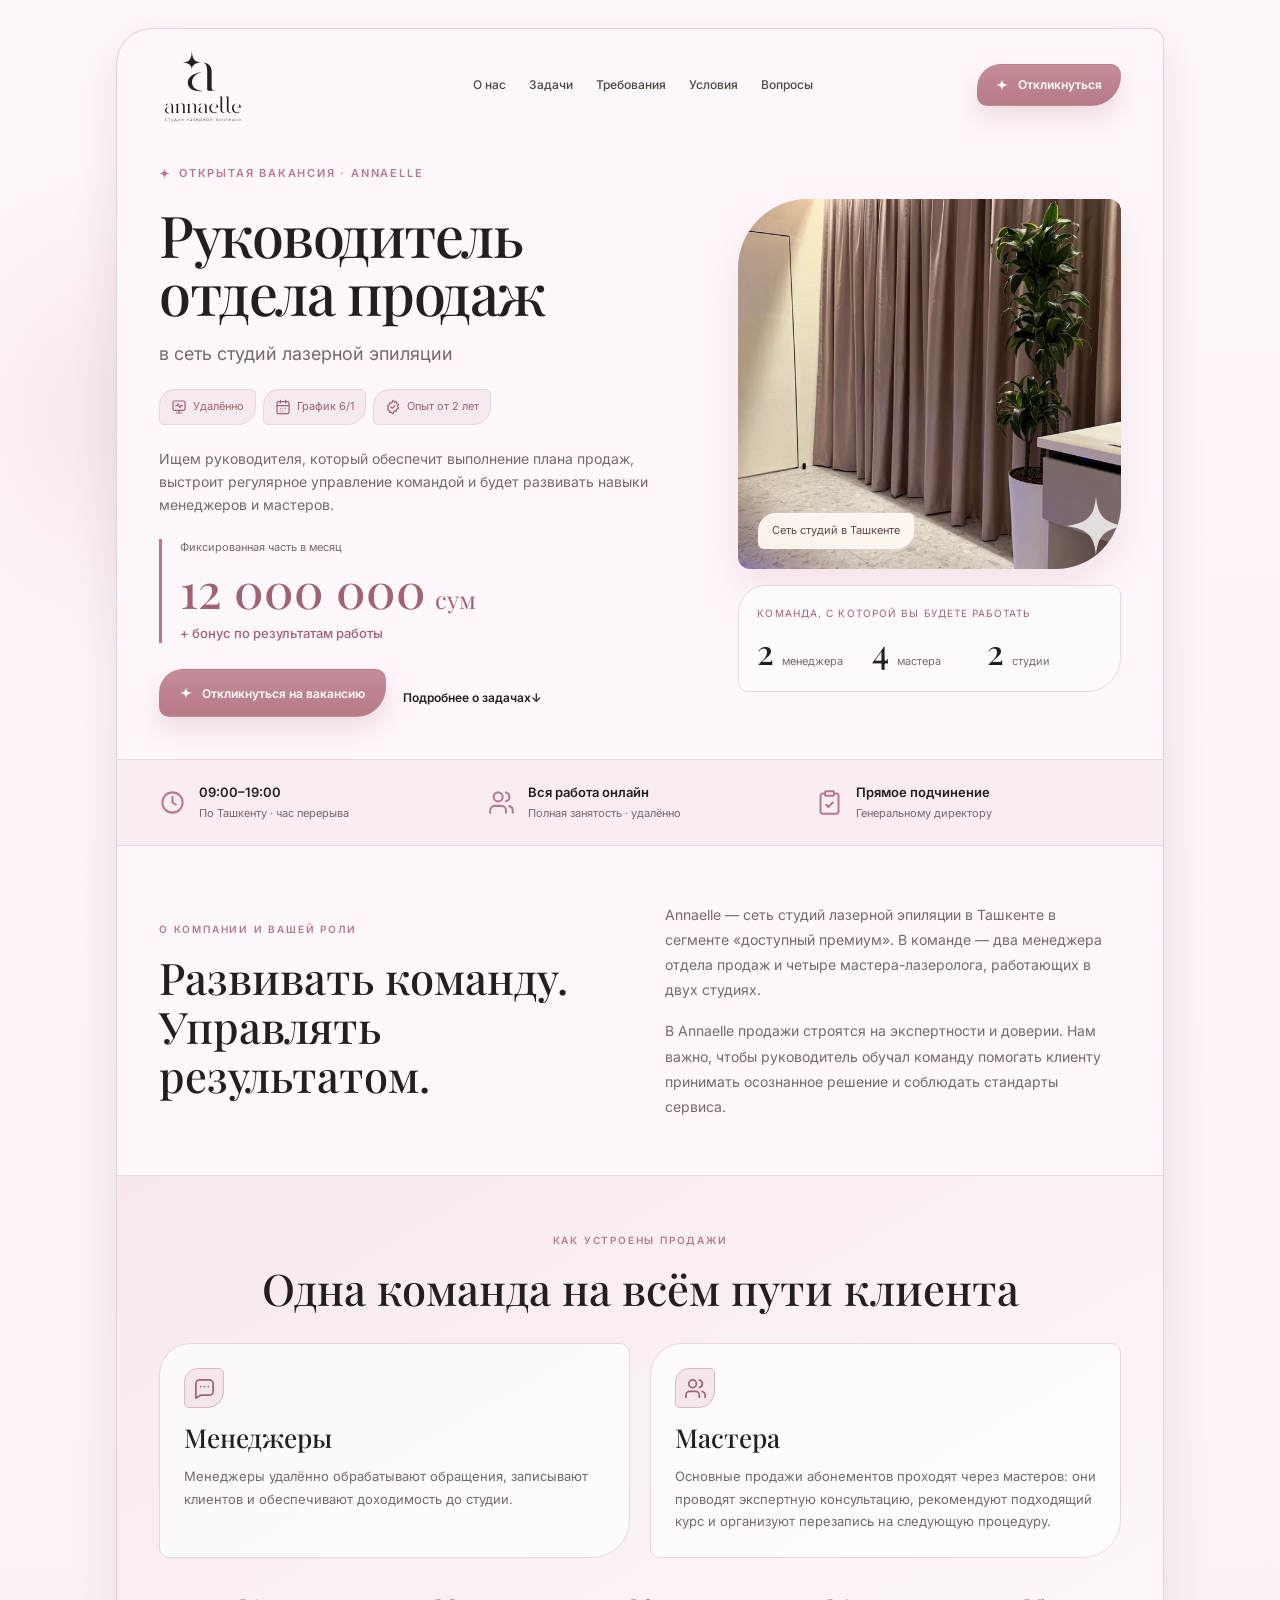
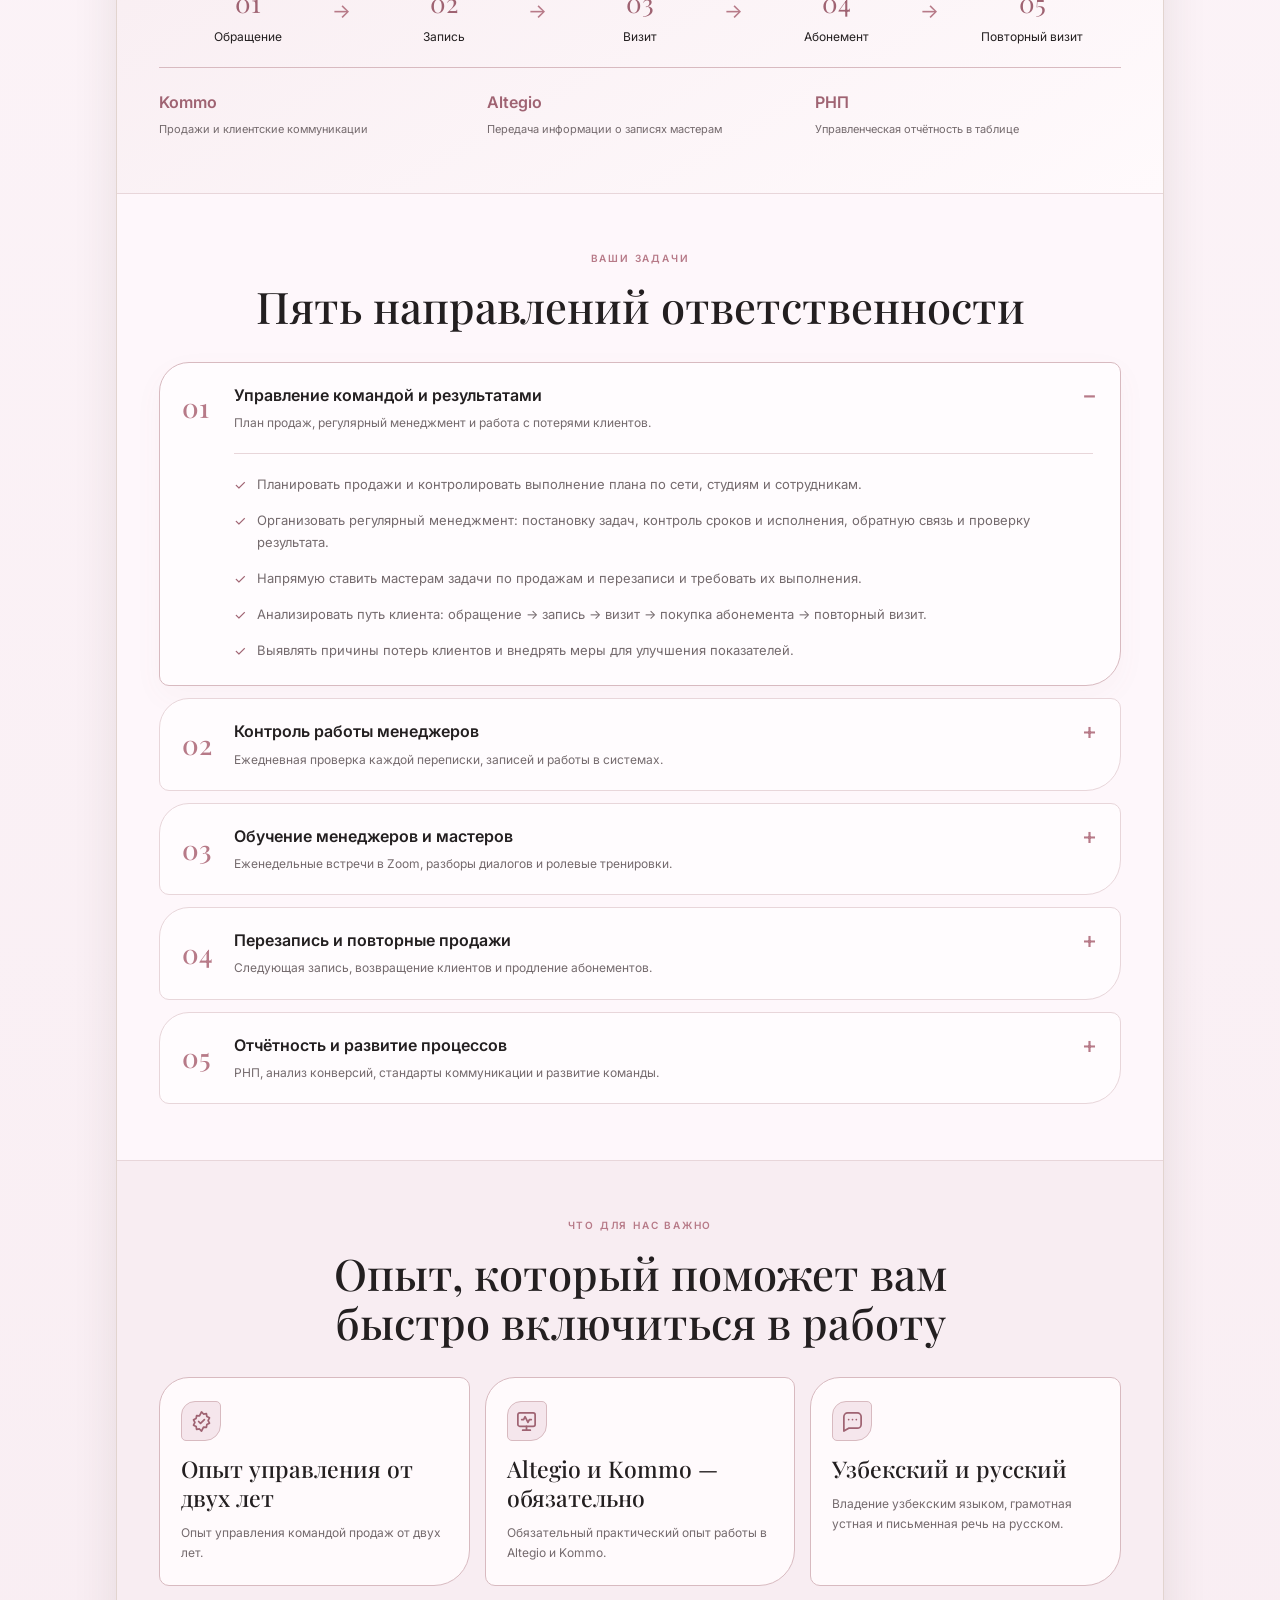
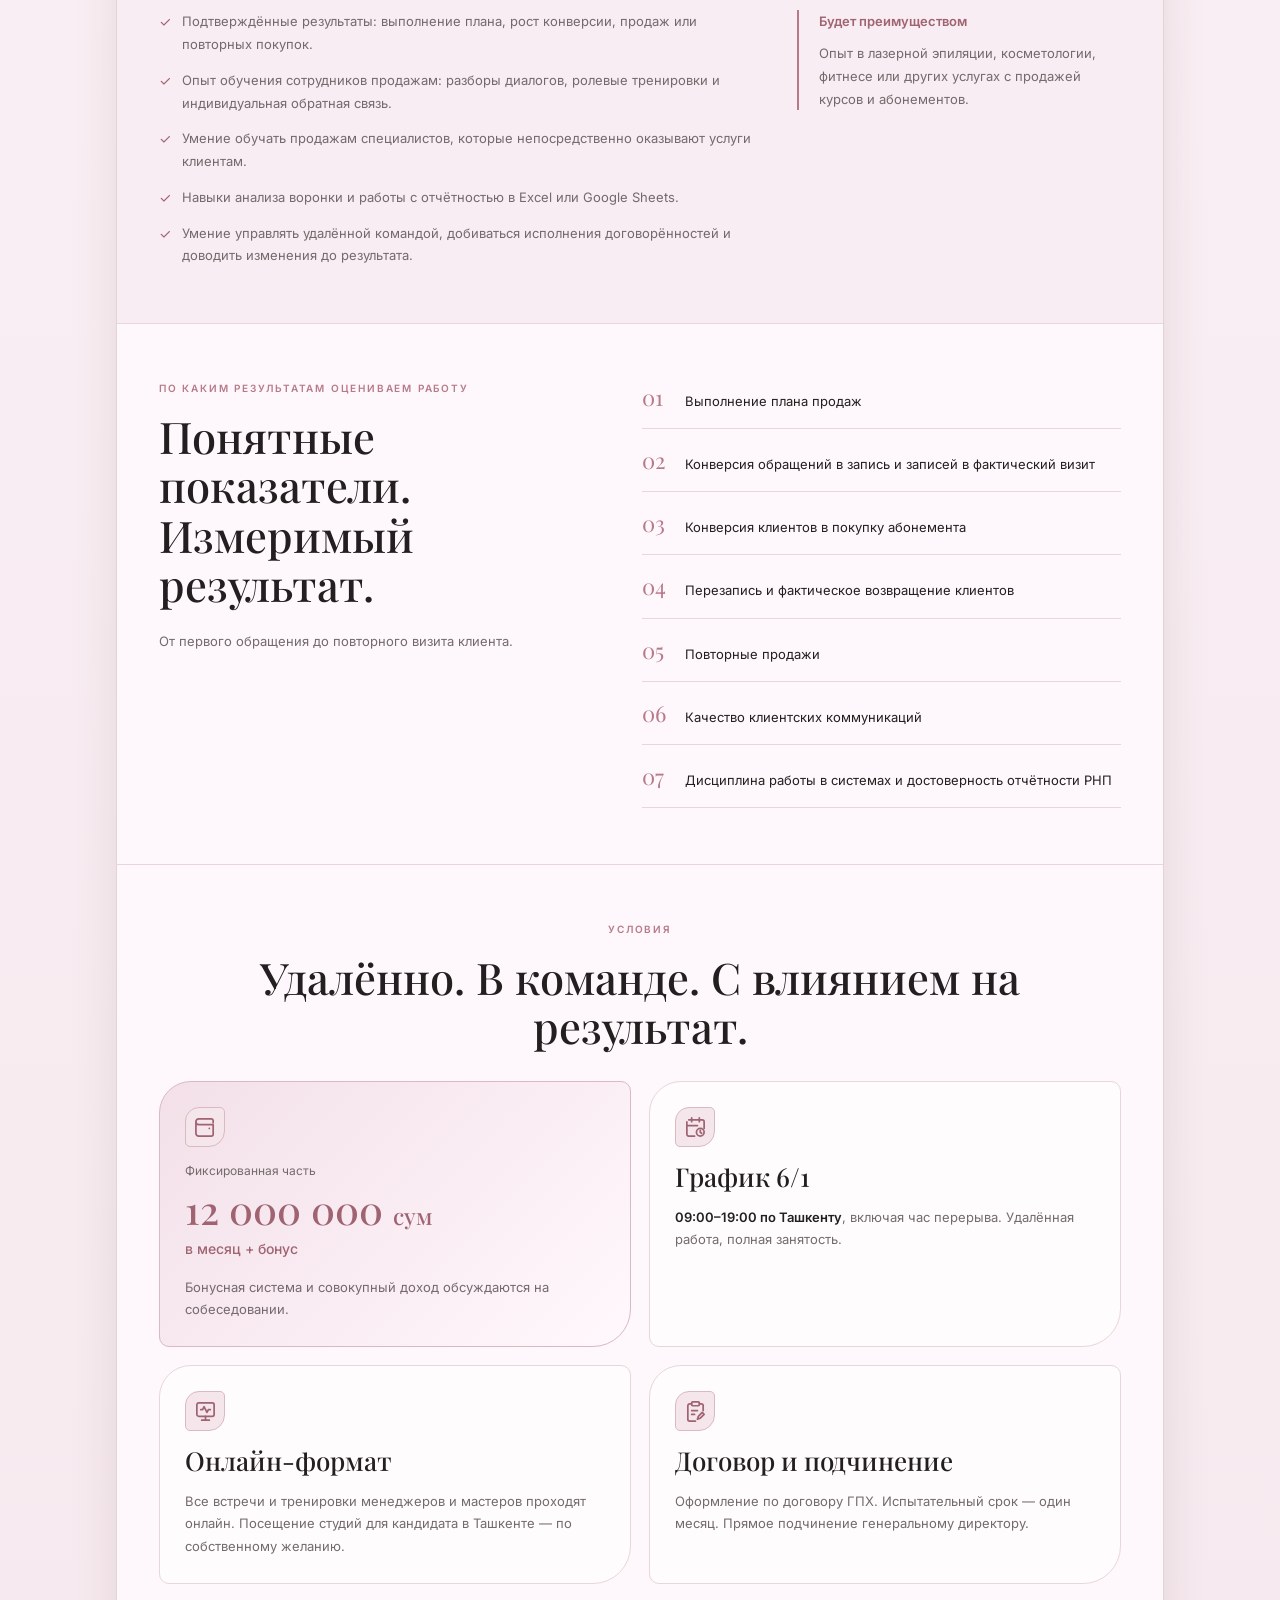
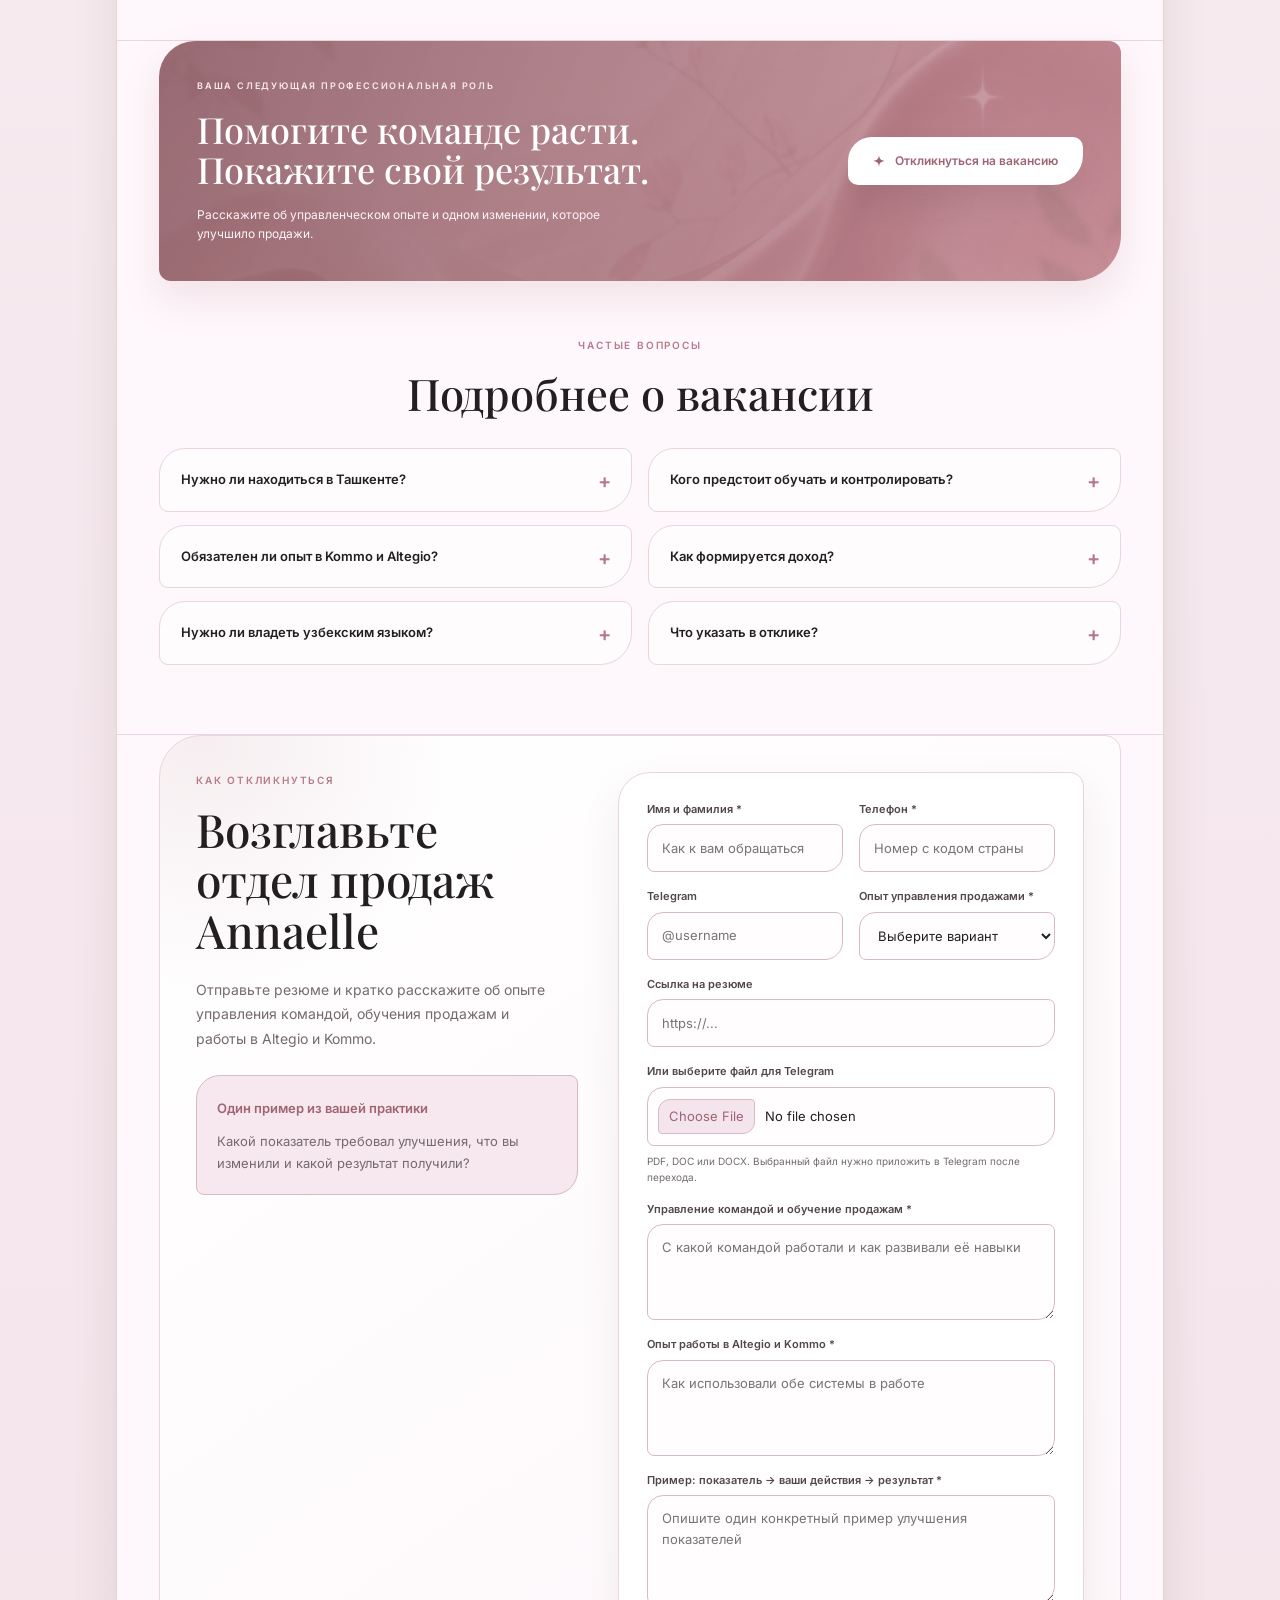
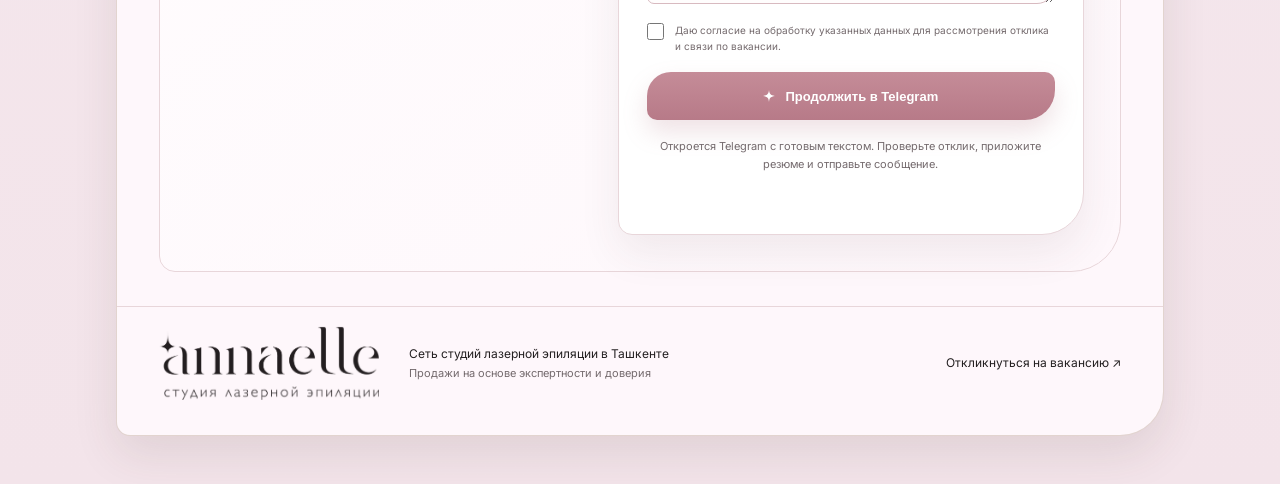
==== commit a8f551e2: "Improve ROP footer logo using original brandbook artwork" ====
--- a/annaelle-rop/index.html
+++ b/annaelle-rop/index.html
@@ -609,7 +609,7 @@
 </section>
 
 <footer class="rop-footer">
-<a class="brand" href="#top" aria-label="Annaelle — начало страницы"><img class="brand-logo" src="../images/annaelle-logo-mark.svg" alt="Annaelle"></a><p>Сеть студий лазерной эпиляции в Ташкенте<br><span>Продажи на основе экспертности и доверия</span></p><a href="#application">Откликнуться на вакансию ↗</a>
+<a class="brand" href="#top" aria-label="Annaelle — начало страницы"><img class="brand-logo" src="assets/annaelle-logo-horizontal.png" alt="Annaelle"></a><p>Сеть студий лазерной эпиляции в Ташкенте<br><span>Продажи на основе экспертности и доверия</span></p><a href="#application">Откликнуться на вакансию ↗</a>
 </footer>
 
 </div>
--- a/annaelle-rop/styles.css
+++ b/annaelle-rop/styles.css
@@ -161,3 +161,10 @@
  .rop-application{margin:0 12px 26px;padding:25px 20px;grid-template-columns:1fr;gap:27px;border-radius:32px 12px 38px 12px}.rop-application .application-copy h2{font-size:36px;margin-bottom:18px}.rop-application .application-copy>p:not(.section-kicker){font-size:13px;margin-bottom:20px}.rop-case-hint{padding:17px}.rop-case-hint p{font-size:12px}.rop-application .form-grid{grid-template-columns:1fr}.rop-application .field input,.rop-application .field select,.rop-application .field textarea{font-size:16px}.rop-application .field>span{font-size:12px}.rop-file input{font-size:11px!important}.rop-application .consent{font-size:11px}.rop-footer{grid-template-columns:70px 1fr;gap:18px;padding:22px 22px 28px}.rop-footer .brand{width:70px}.rop-footer p{font-size:10px;line-height:1.7}.rop-footer p span{font-size:10px}.rop-footer>a:last-child{grid-column:1/-1;font-size:12px}.rop-page .mobile-apply{min-height:51px;font-size:12px}
 }
 @media(max-width:370px){.rop-hero h1{font-size:36px}.rop-hero{padding-inline:17px}.rop-tags{gap:5px}.rop-tags>span{font-size:9px;padding:7px 6px}.rop-salary strong{font-size:36px}.rop-team>div>span{display:block}.rop-team strong{display:block}.rop-pay-card>strong{font-size:31px}.rop-page .section h2{font-size:29px}.rop-application{padding-inline:16px}.rop-invite{padding-inline:20px}}
+
+/* Horizontal logo extracted from the Annaelle brandbook. */
+.rop-footer{grid-template-columns:220px 1fr auto}
+.rop-footer .brand{width:220px}
+.rop-footer .brand-logo{mix-blend-mode:multiply}
+@media(max-width:980px){.rop-footer{grid-template-columns:180px 1fr;gap:24px}.rop-footer .brand{width:180px}.rop-footer>a:last-child{grid-column:1/-1}}
+@media(max-width:680px){.rop-footer{grid-template-columns:1fr;gap:18px}.rop-footer .brand{width:220px;max-width:100%}}
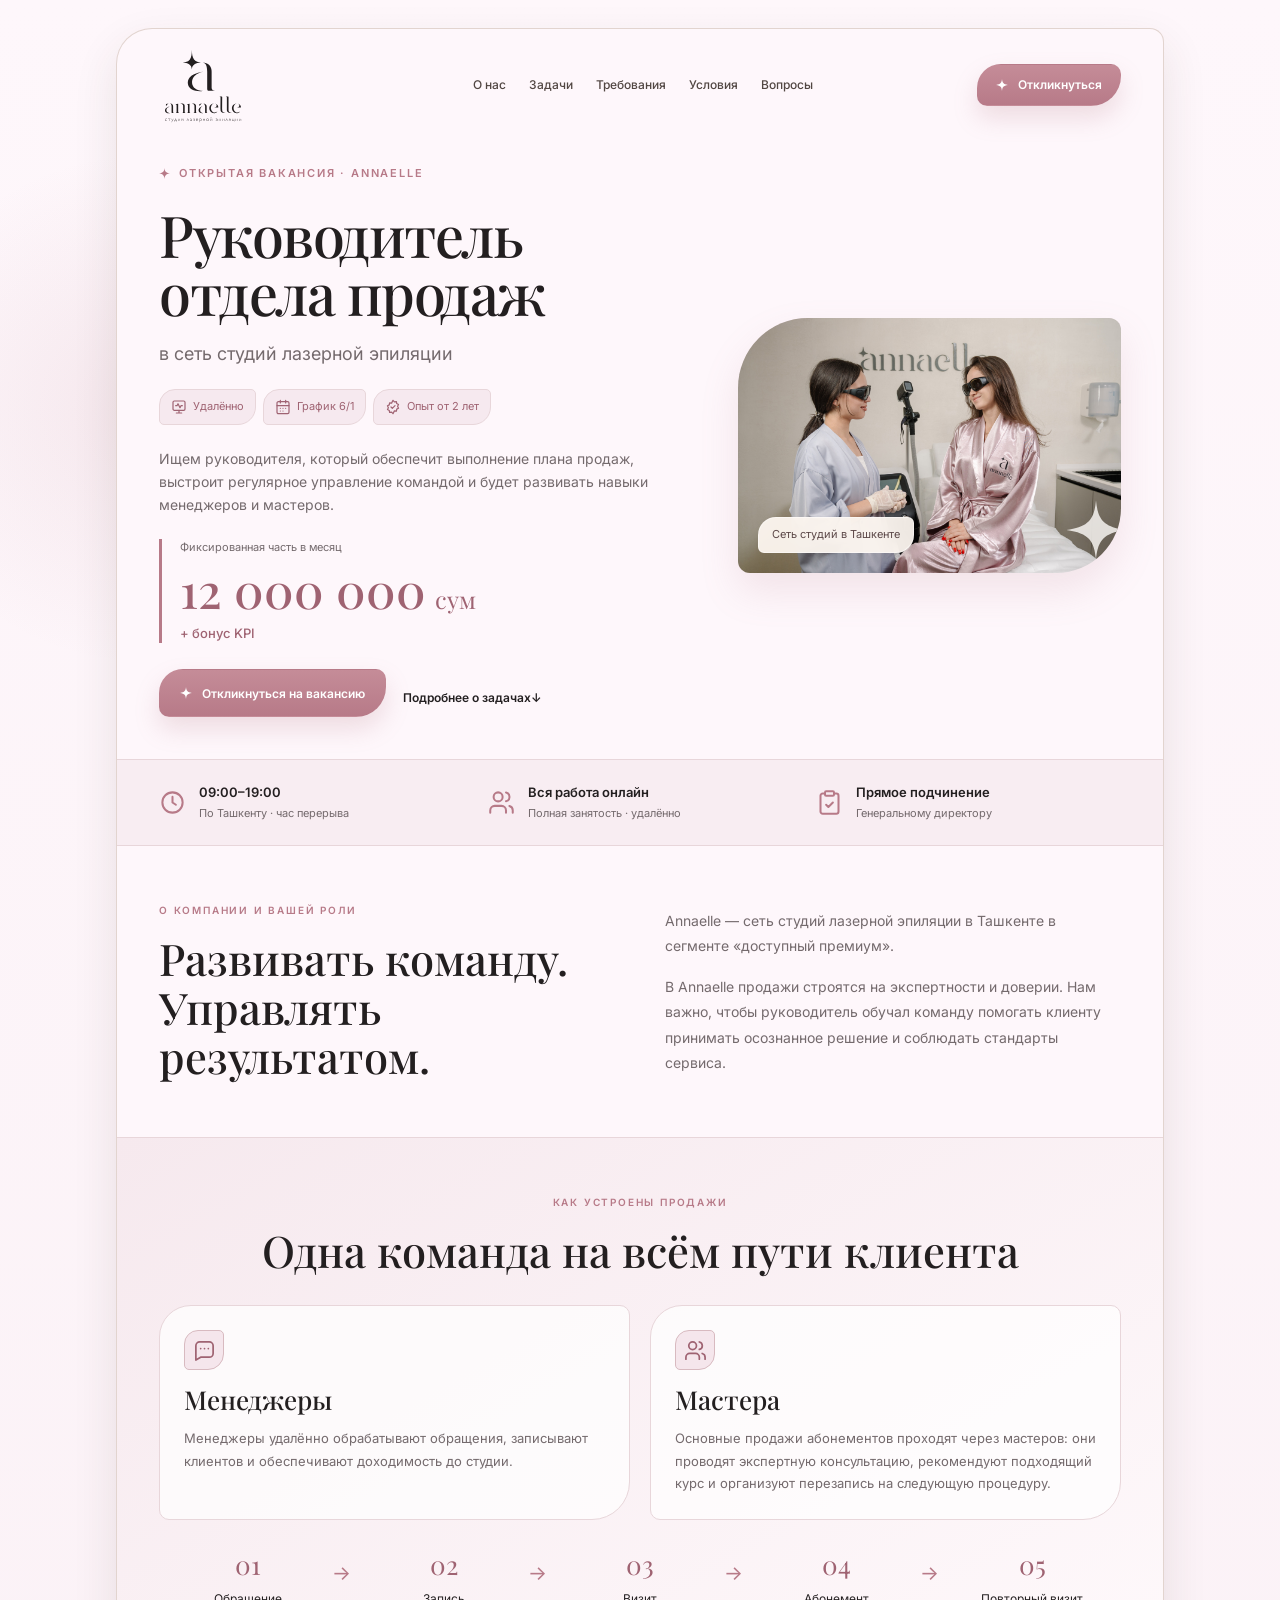
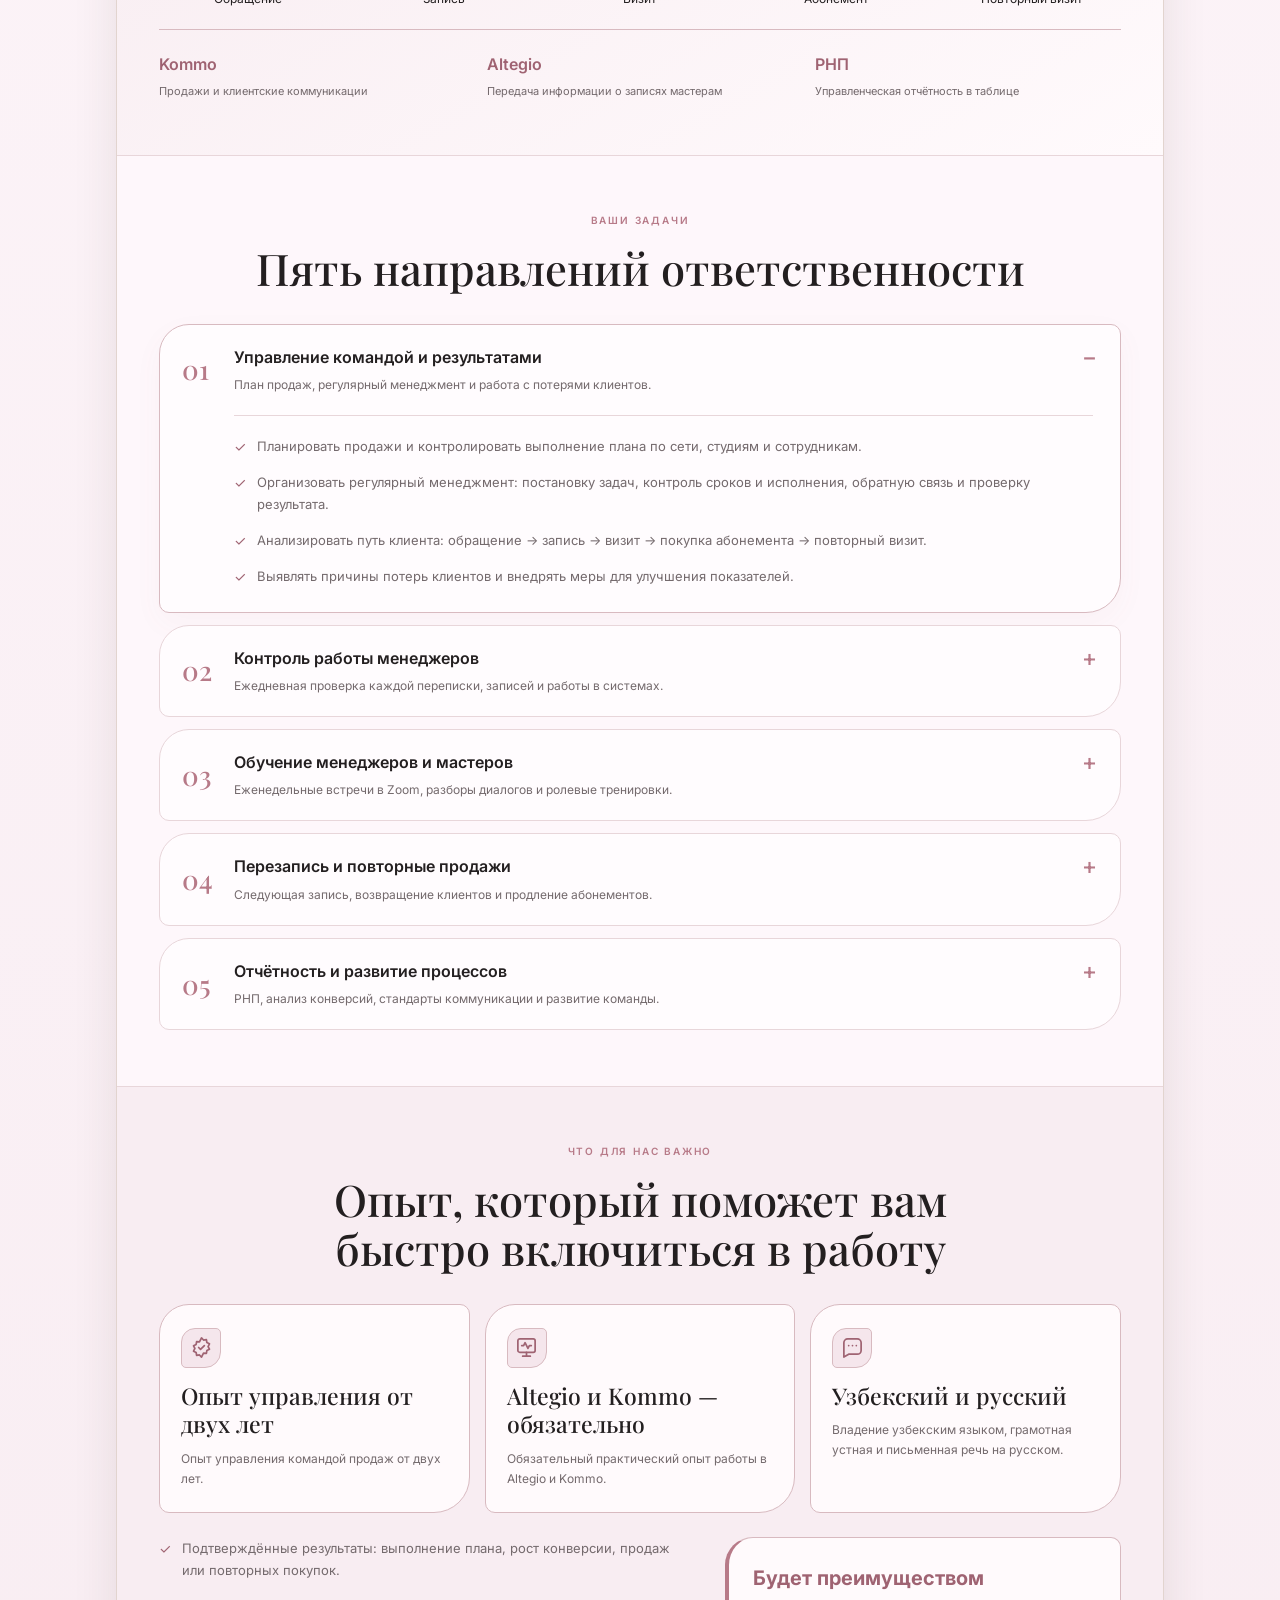
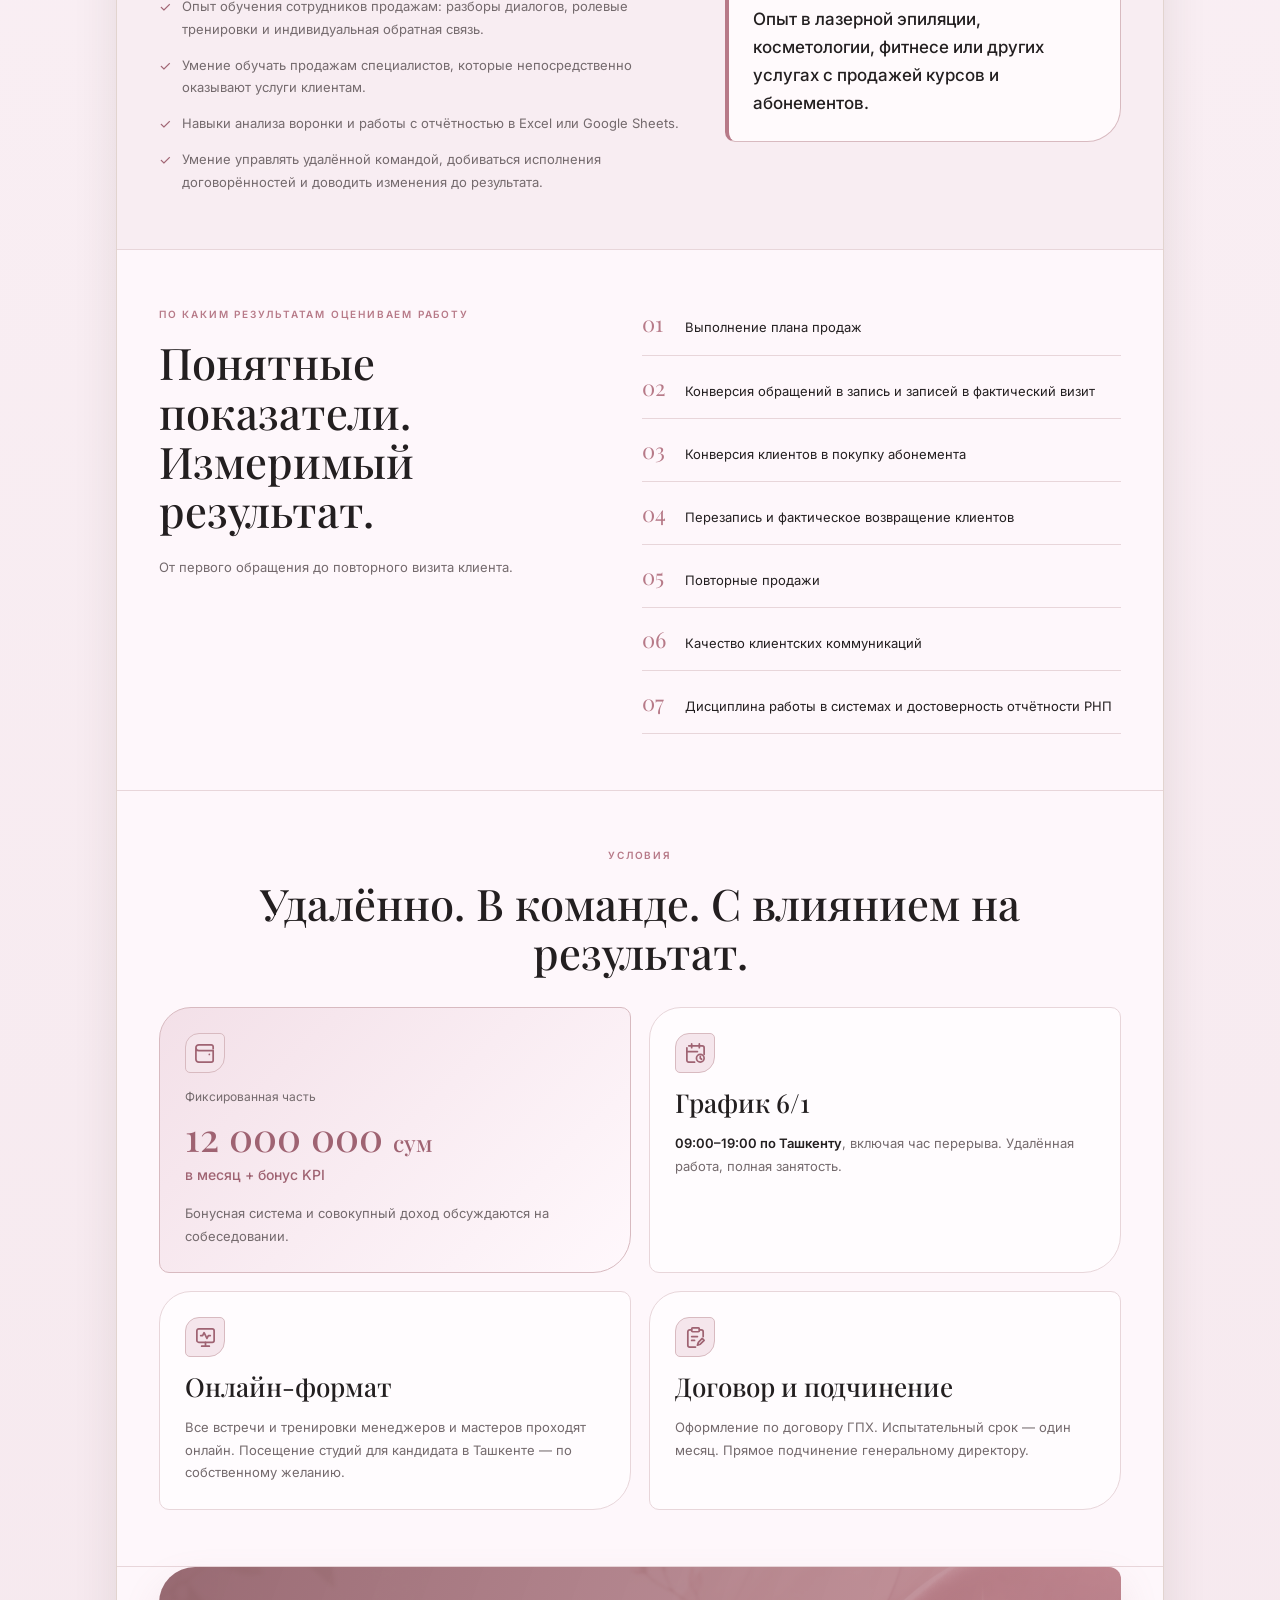
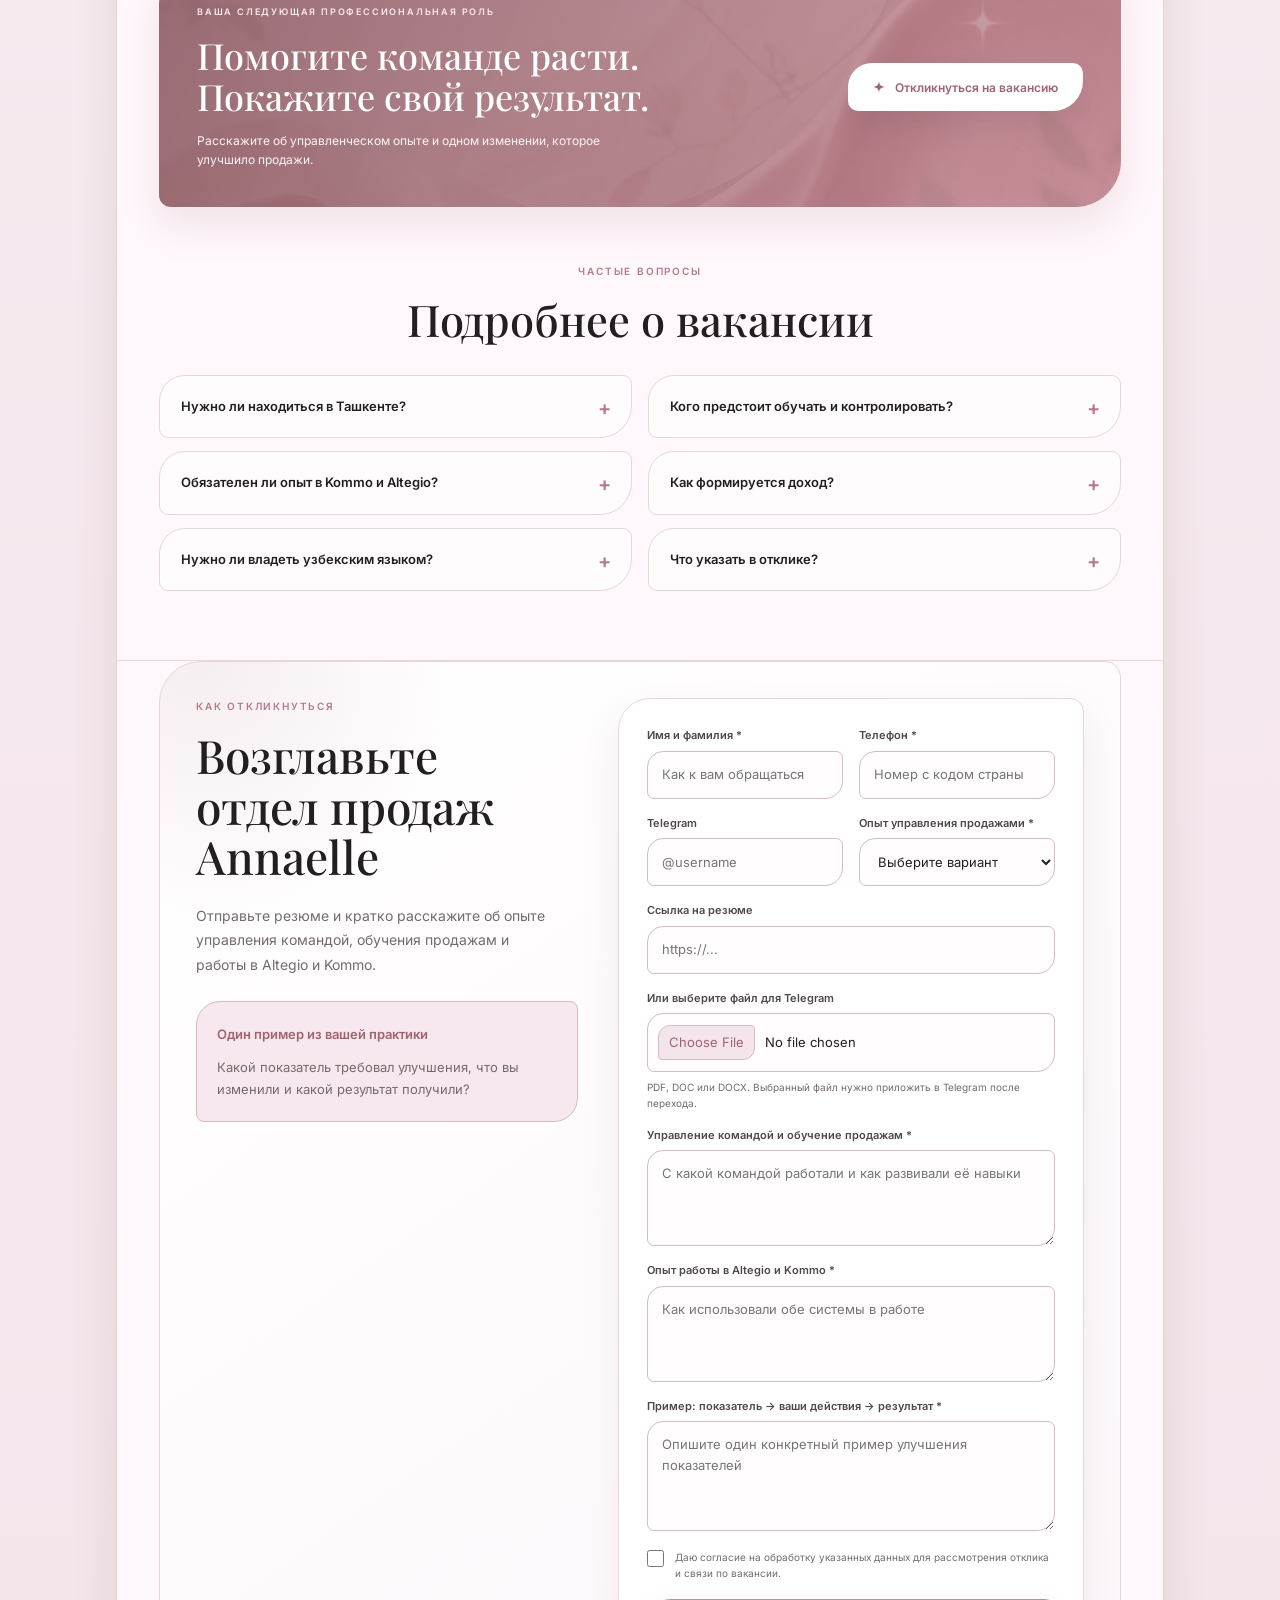
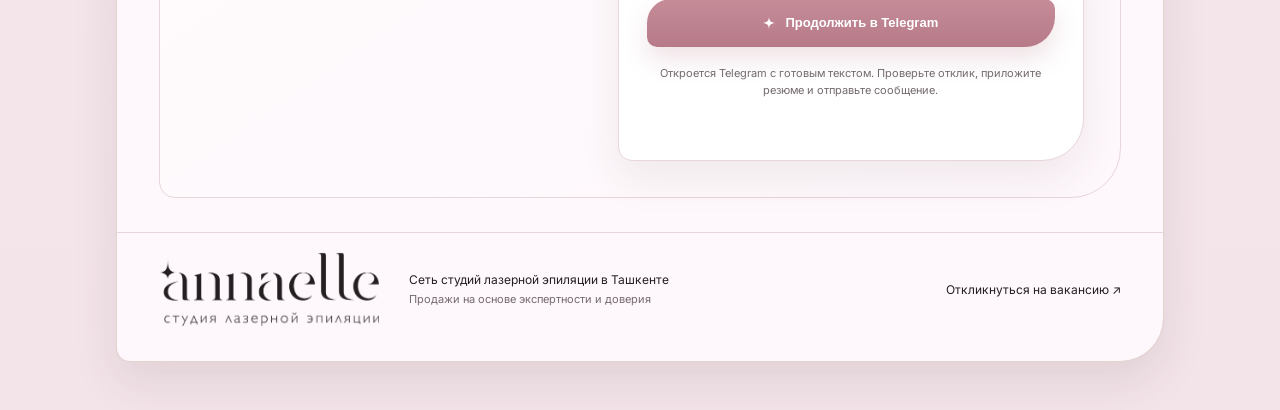
==== commit 0fb087d8: "Update ROP compensation, requirements and hero photo" ====
--- a/annaelle-rop/index.html
+++ b/annaelle-rop/index.html
@@ -5,11 +5,11 @@
 
 <meta charset="utf-8">
 <meta name="viewport" content="width=device-width,initial-scale=1">
-<meta name="description" content="Руководитель отдела продаж в Annaelle: удалённо, график 6/1, фикс 12 000 000 сум + бонус. Опыт управления от двух лет, практический опыт в Kommo и Altegio.">
+<meta name="description" content="Руководитель отдела продаж в Annaelle: удалённо, график 6/1, фикс 12 000 000 сум + бонус KPI. Опыт управления от двух лет, практический опыт в Kommo и Altegio.">
 
 <meta property="og:title" content="Руководитель отдела продаж — Annaelle">
 
-<meta property="og:description" content="Удалённо · График 6/1 · Фиксированная часть 12 000 000 сум + бонус">
+<meta property="og:description" content="Удалённо · График 6/1 · Фиксированная часть 12 000 000 сум + бонус KPI">
 
 <meta property="og:type" content="website">
 <meta name="theme-color" content="#fef7fb"><title>Руководитель отдела продаж — вакансия Annaelle</title>
@@ -17,7 +17,7 @@
 <link rel="preconnect" href="https://fonts.gstatic.com" crossorigin>
 <link href="https://fonts.googleapis.com/css2?family=Inter:wght@400;500;600;700&family=Playfair+Display:wght@500;600&display=swap" rel="stylesheet">
 <link rel="stylesheet" href="base.css?v=20261009-1">
-<link rel="stylesheet" href="styles.css?v=20261009-1">
+<link rel="stylesheet" href="styles.css?v=20261011-1">
 </head>
 
 <body class="rop-page">
@@ -126,7 +126,7 @@
 <h1>
 Руководитель<br>отдела продаж
 </h1>
-<p class="rop-subtitle">в сеть студий лазерной эпиляции</p><div class="rop-tags"><span><svg class="semantic-icon" aria-hidden="true"><use href="#icon-monitor-pulse"></use></svg>Удалённо</span><span><svg class="semantic-icon" aria-hidden="true"><use href="#icon-calendar-days"></use></svg>График 6/1</span><span><svg class="semantic-icon" aria-hidden="true"><use href="#icon-badge-check"></use></svg>Опыт от 2 лет</span></div><p class="rop-intro">Ищем руководителя, который обеспечит выполнение плана продаж, выстроит регулярное управление командой и будет развивать навыки менеджеров и мастеров.</p><div class="rop-salary"><small>Фиксированная часть в месяц</small><div><strong>12 000 000</strong><span>сум</span></div><b>+ бонус по результатам работы</b></div><div class="rop-hero-actions"><a class="btn btn-filled" href="#application"><span class="brand-star" aria-hidden="true"></span>Откликнуться на вакансию</a><a class="text-link" href="#role">Подробнее о задачах <span aria-hidden="true">↓</span></a></div></div><div class="rop-hero-visual"><div class="rop-photo"><img src="assets/studio-640.webp" alt="Интерьер студии Annaelle в Ташкенте" width="640" height="1138"><span class="rop-photo-label">Сеть студий в Ташкенте</span><span class="sparkle sparkle-big" aria-hidden="true"></span></div><div class="rop-team"><p>Команда, с которой вы будете работать</p><div><span><strong>2</strong>менеджера</span><span><strong>4</strong>мастера</span><span><strong>2</strong>студии</span></div></div></div>
+<p class="rop-subtitle">в сеть студий лазерной эпиляции</p><div class="rop-tags"><span><svg class="semantic-icon" aria-hidden="true"><use href="#icon-monitor-pulse"></use></svg>Удалённо</span><span><svg class="semantic-icon" aria-hidden="true"><use href="#icon-calendar-days"></use></svg>График 6/1</span><span><svg class="semantic-icon" aria-hidden="true"><use href="#icon-badge-check"></use></svg>Опыт от 2 лет</span></div><p class="rop-intro">Ищем руководителя, который обеспечит выполнение плана продаж, выстроит регулярное управление командой и будет развивать навыки менеджеров и мастеров.</p><div class="rop-salary"><small>Фиксированная часть в месяц</small><div><strong>12 000 000</strong><span>сум</span></div><b>+ бонус KPI</b></div><div class="rop-hero-actions"><a class="btn btn-filled" href="#application"><span class="brand-star" aria-hidden="true"></span>Откликнуться на вакансию</a><a class="text-link" href="#role">Подробнее о задачах <span aria-hidden="true">↓</span></a></div></div><div class="rop-hero-visual"><div class="rop-photo"><img src="assets/master-client.jpg" alt="Мастер Annaelle консультирует клиентку в студии лазерной эпиляции" width="2560" height="1707"><span class="rop-photo-label">Сеть студий в Ташкенте</span><span class="sparkle sparkle-big" aria-hidden="true"></span></div></div>
 </section>
 
 <div class="rop-summary" aria-label="Ключевые условия"><div><svg class="semantic-icon" aria-hidden="true"><use href="#icon-clock"></use></svg><p><strong>09:00–19:00</strong><span>По Ташкенту · час перерыва</span></p></div><div><svg class="semantic-icon" aria-hidden="true"><use href="#icon-users"></use></svg><p><strong>Вся работа онлайн</strong><span>Полная занятость · удалённо</span></p></div><div><svg class="semantic-icon" aria-hidden="true"><use href="#icon-clipboard-check"></use></svg><p><strong>Прямое подчинение</strong><span>Генеральному директору</span></p></div></div>
@@ -136,7 +136,7 @@
 <h2>
 Развивать команду.<br>Управлять результатом.
 </h2>
-</div><div class="rop-about-copy"><p>Annaelle — сеть студий лазерной эпиляции в Ташкенте в сегменте «доступный премиум». В команде — два менеджера отдела продаж и четыре мастера-лазеролога, работающих в двух студиях.</p><p>В Annaelle продажи строятся на экспертности и доверии. Нам важно, чтобы руководитель обучал команду помогать клиенту принимать осознанное решение и соблюдать стандарты сервиса.</p></div>
+</div><div class="rop-about-copy"><p>Annaelle — сеть студий лазерной эпиляции в Ташкенте в сегменте «доступный премиум».</p><p>В Annaelle продажи строятся на экспертности и доверии. Нам важно, чтобы руководитель обучал команду помогать клиенту принимать осознанное решение и соблюдать стандарты сервиса.</p></div>
 </section>
 
 <section class="section rop-sales" id="sales">
@@ -210,10 +210,6 @@
 </li>
 
 <li>
-Напрямую ставить мастерам задачи по продажам и перезаписи и требовать их выполнения.
-</li>
-
-<li>
 Анализировать путь клиента: обращение → запись → визит → покупка абонемента → повторный визит.
 </li>
 
@@ -446,7 +442,7 @@
 </h2>
 <div class="rop-condition-grid">
 <article class="rop-pay-card">
-<span class="rop-icon"><svg class="semantic-icon" aria-hidden="true"><use href="#icon-wallet"></use></svg></span><small>Фиксированная часть</small><strong>12 000 000 <span>сум</span></strong><b>в месяц + бонус</b><p>Бонусная система и совокупный доход обсуждаются на собеседовании.</p>
+<span class="rop-icon"><svg class="semantic-icon" aria-hidden="true"><use href="#icon-wallet"></use></svg></span><small>Фиксированная часть</small><strong>12 000 000 <span>сум</span></strong><b>в месяц + бонус KPI</b><p>Бонусная система и совокупный доход обсуждаются на собеседовании.</p>
 </article>
 
 <article>
@@ -518,7 +514,7 @@
 <summary>
 Кого предстоит обучать и контролировать?
 </summary>
-<p>Двух менеджеров отдела продаж и четырёх мастеров-лазерологов в двух студиях. Менеджеры отвечают за обращения, запись и доходимость. Основные продажи абонементов и перезапись проходят через мастеров.</p>
+<p>Менеджеров отдела продаж и мастеров-лазерологов сети Annaelle. Менеджеры отвечают за обращения, запись и доходимость. Основные продажи абонементов и перезапись проходят через мастеров.</p>
 </details>
 
 <details>
@@ -526,7 +522,7 @@
 <summary>
 Как формируется доход?
 </summary>
-<p>Фиксированная часть — 12 000 000 сум в месяц. Бонусная система и совокупный доход обсуждаются на собеседовании.</p>
+<p>Фиксированная часть — 12 000 000 сум в месяц + бонус KPI. Бонусная система и совокупный доход обсуждаются на собеседовании.</p>
 </details>
 
 <details>
--- a/annaelle-rop/styles.css
+++ b/annaelle-rop/styles.css
@@ -48,14 +48,9 @@
 .rop-hero-actions .text-link{font-size:12px}
 .rop-hero-visual{min-width:0;align-self:stretch;display:flex;flex-direction:column;justify-content:center}
 .rop-photo{position:relative;overflow:hidden;border-radius:70px 12px 65px 12px;background:var(--paper-soft);box-shadow:var(--leaf-shadow)}
-.rop-photo>img{width:100%;height:370px;object-fit:cover;object-position:50% 48%}
+.rop-photo>img{width:100%;height:auto;display:block}
 .rop-photo-label{position:absolute;bottom:20px;left:20px;border:1px solid #ffffff75;background:#fff9f3ed;color:#5c4848;padding:8px 13px;border-radius:18px 6px;font-size:11px;backdrop-filter:blur(10px)}
 .rop-photo .sparkle-big{width:60px;height:80px;bottom:3px;right:-5px;opacity:.8}
-.rop-team{position:relative;margin:16px 0 0;padding:19px 18px;border:1px solid var(--line);border-radius:28px 10px 34px 10px;background:#fffafc}
-.rop-team>p{margin-bottom:10px;font-size:10px;text-transform:uppercase;letter-spacing:1.1px;color:var(--rose-dark)}
-.rop-team>div{display:grid;grid-template-columns:repeat(3,1fr)}
-.rop-team>div>span{display:flex;align-items:baseline;gap:8px;font-size:11px;color:var(--muted)}
-.rop-team strong{font-family:var(--serif);font-size:34px;font-weight:500;color:var(--ink);line-height:1.2}
 .rop-summary{display:grid;grid-template-columns:repeat(3,1fr);gap:24px;border-block:1px solid var(--line);padding:22px 42px;background:#f8edf2}
 .rop-summary>div{display:flex;gap:13px;align-items:center}
 .rop-summary>div>.semantic-icon{flex:0 0 27px;width:27px;height:27px;color:var(--rose)}
@@ -100,9 +95,9 @@
 .rop-requirements-grid article{padding:23px 21px;border:1px solid var(--line-strong);border-radius:30px 10px 36px 10px;background:#fffafc}
 .rop-requirements-grid h3{font-size:23px;margin-bottom:10px}
 .rop-requirements-grid p{font-size:12px;line-height:1.65;color:var(--muted);margin-bottom:0}
-.rop-experience-panel{margin-top:24px;display:grid;grid-template-columns:1.3fr .7fr;gap:36px;align-items:start}
-.rop-advantage{border-left:2px solid var(--rose);padding-left:20px;color:var(--muted);font-size:13px;line-height:1.75;margin:0}
-.rop-advantage strong{color:var(--rose-dark);font-weight:600;display:inline-block;margin-bottom:9px}
+.rop-experience-panel{margin-top:24px;display:grid;grid-template-columns:1.15fr .85fr;gap:30px;align-items:start}
+.rop-advantage{border:1px solid var(--line-strong);border-left:4px solid var(--rose);border-radius:28px 10px 34px 10px;padding:24px;background:#fffafc;color:var(--ink);font-size:17px;line-height:1.65;margin:0;font-weight:500}
+.rop-advantage strong{color:var(--rose-dark);font-weight:700;font-size:20px;display:inline-block;margin-bottom:10px}
 .rop-page .rop-results{display:grid;grid-template-columns:.95fr 1.05fr;gap:50px;align-items:start}
 .rop-results .rop-section-heading>p:last-child{font-size:13px;color:var(--muted);margin:22px 0 0}
 .rop-results ol{list-style:none;margin:0;padding:0}
@@ -150,17 +145,17 @@
 .rop-footer>a:last-child{font-size:12px;color:var(--rose-dark)}
 .rop-page [id]{scroll-margin-top:25px}
 @media(min-width:981px){.rop-page .site-header .brand{width:88px}.rop-page .site-header{padding-top:12px;padding-bottom:16px}.rop-hero-copy{padding-bottom:8px}}
-@media(max-width:1100px) and (min-width:681px){.rop-page .page-shell{padding:20px}.rop-page .main-nav{gap:13px;font-size:11px}.rop-page .site-header{padding-inline:30px;grid-template-columns:110px 1fr auto;gap:16px}.rop-page .site-header .brand{width:106px}.rop-hero{gap:25px;padding-inline:30px}.rop-hero h1{font-size:45px}.rop-hero-actions .text-link{display:none}.rop-tags>span{font-size:10px;padding-inline:8px}.rop-photo>img{height:365px}.rop-team>div>span{gap:5px;display:block}.rop-team strong{display:block}.rop-page .section{padding-inline:30px}.rop-invite{grid-template-columns:1fr}.rop-invite .btn{justify-self:start}.rop-application{margin-inline:30px;padding:28px;gap:26px}.rop-application .form-grid{grid-template-columns:1fr}.rop-application .application-copy h2{font-size:38px}}
+@media(max-width:1100px) and (min-width:681px){.rop-page .page-shell{padding:20px}.rop-page .main-nav{gap:13px;font-size:11px}.rop-page .site-header{padding-inline:30px;grid-template-columns:110px 1fr auto;gap:16px}.rop-page .site-header .brand{width:106px}.rop-hero{gap:25px;padding-inline:30px}.rop-hero h1{font-size:45px}.rop-hero-actions .text-link{display:none}.rop-tags>span{font-size:10px;padding-inline:8px}.rop-page .section{padding-inline:30px}.rop-invite{grid-template-columns:1fr}.rop-invite .btn{justify-self:start}.rop-application{margin-inline:30px;padding:28px;gap:26px}.rop-application .form-grid{grid-template-columns:1fr}.rop-application .application-copy h2{font-size:38px}}
 @media(max-width:680px){
  .rop-page .page-shell{padding:8px 8px 10px}.rop-page .landing-card{border-radius:28px 10px 35px 10px}.rop-page .site-header{padding:9px 16px;grid-template-columns:1fr auto;min-height:65px}.rop-page .site-header>.btn{display:none}.rop-page .site-header .brand{width:60px}.rop-page .main-nav{gap:0}.rop-page .section{padding:34px 20px}.rop-page .section h2{font-size:32px;line-height:1.12;margin-bottom:23px}.rop-page .section-kicker{font-size:9px;letter-spacing:1.3px;line-height:1.55}.rop-page [id]{scroll-margin-top:94px}
- .rop-hero{grid-template-columns:1fr;gap:23px;padding:100px 20px 27px}.rop-hero h1{font-size:41px;line-height:1.05;letter-spacing:-.8px;margin-bottom:13px}.rop-hero .eyebrow{font-size:10px;letter-spacing:1.5px;margin-bottom:17px}.rop-subtitle{font-size:15px;line-height:1.55;margin-bottom:17px;max-width:280px}.rop-tags{gap:6px;margin-bottom:19px}.rop-tags>span{font-size:10px;padding:8px}.rop-tags .semantic-icon{width:14px;height:14px}.rop-intro{font-size:13px;line-height:1.7;margin-bottom:19px}.rop-salary{padding-left:15px;margin-bottom:21px}.rop-salary strong{font-size:40px}.rop-salary>div>span{font-size:22px}.rop-salary small{font-size:11px}.rop-salary b{font-size:12px}.rop-hero-actions{display:grid;gap:13px}.rop-hero-actions .btn{font-size:12px;min-height:52px}.rop-hero-actions .text-link{justify-self:center;font-size:12px}.rop-hero-visual{display:block}.rop-photo{border-radius:42px 10px 45px 10px}.rop-photo>img{height:238px;object-position:50% 44%}.rop-photo-label{font-size:10px;bottom:14px;left:14px}.rop-team{padding:17px 15px;margin-top:12px}.rop-team>p{font-size:9px;letter-spacing:.8px}.rop-team>div>span{font-size:10px;gap:7px}.rop-team strong{font-size:31px}
+ .rop-hero{grid-template-columns:1fr;gap:23px;padding:100px 20px 27px}.rop-hero h1{font-size:41px;line-height:1.05;letter-spacing:-.8px;margin-bottom:13px}.rop-hero .eyebrow{font-size:10px;letter-spacing:1.5px;margin-bottom:17px}.rop-subtitle{font-size:15px;line-height:1.55;margin-bottom:17px;max-width:280px}.rop-tags{gap:6px;margin-bottom:19px}.rop-tags>span{font-size:10px;padding:8px}.rop-tags .semantic-icon{width:14px;height:14px}.rop-intro{font-size:13px;line-height:1.7;margin-bottom:19px}.rop-salary{padding-left:15px;margin-bottom:21px}.rop-salary strong{font-size:40px}.rop-salary>div>span{font-size:22px}.rop-salary small{font-size:11px}.rop-salary b{font-size:12px}.rop-hero-actions{display:grid;gap:13px}.rop-hero-actions .btn{font-size:12px;min-height:52px}.rop-hero-actions .text-link{justify-self:center;font-size:12px}.rop-hero-visual{display:block}.rop-photo{border-radius:42px 10px 45px 10px}.rop-photo-label{font-size:10px;bottom:14px;left:14px}
  .rop-summary{grid-template-columns:1fr;gap:15px;padding:21px}.rop-summary>div{gap:15px}.rop-summary>div>.semantic-icon{width:24px;height:24px;flex-basis:24px}.rop-summary strong{font-size:13px}.rop-summary span{font-size:11px}
  .rop-page .rop-about{grid-template-columns:1fr;gap:19px}.rop-page .rop-about h2{margin-bottom:0}.rop-about-copy>p{font-size:13px;line-height:1.8}.rop-sales-grid{grid-template-columns:1fr;gap:12px}.rop-sales-grid article{padding:22px}.rop-sales-grid h3{font-size:25px}.rop-sales-grid p{font-size:13px}.rop-funnel{grid-template-columns:1fr;gap:0;margin:23px 0}.rop-funnel li{text-align:left;display:flex;align-items:center;gap:18px;min-height:47px;border-bottom:1px solid var(--line)}.rop-funnel li>span{display:inline-block;margin:0;font-size:23px;min-width:28px}.rop-funnel li:not(:last-child)::after{content:'↓';right:5px;top:10px;font-size:17px}.rop-tools{grid-template-columns:1fr;gap:17px;padding-top:20px}.rop-tools>div{display:grid;grid-template-columns:85px 1fr;gap:15px;align-items:start}.rop-tools strong{font-size:15px}.rop-tools span{font-size:11px;line-height:1.55}
- .rop-task summary{padding:18px 38px 18px 15px;gap:12px}.rop-task summary::after{right:15px;top:19px;font-size:20px}.rop-task-number{font-size:22px;flex-basis:23px}.rop-task-heading strong{font-size:14px}.rop-task-heading small{font-size:11px;line-height:1.55}.rop-task>.rop-list{margin:0 17px 20px;padding-top:17px}.rop-list li{font-size:12px;line-height:1.8;padding-left:20px}.rop-requirements-grid{grid-template-columns:1fr;gap:12px}.rop-requirements-grid article{padding:22px}.rop-requirements-grid h3{font-size:24px}.rop-experience-panel{grid-template-columns:1fr;gap:24px}.rop-advantage{font-size:12px}.rop-page .rop-results{grid-template-columns:1fr;gap:25px}.rop-page .rop-results h2{margin-bottom:0}.rop-results li{font-size:12px;padding:12px 0}.rop-results .rop-section-heading>p:last-child{margin-top:16px;font-size:12px}
+ .rop-task summary{padding:18px 38px 18px 15px;gap:12px}.rop-task summary::after{right:15px;top:19px;font-size:20px}.rop-task-number{font-size:22px;flex-basis:23px}.rop-task-heading strong{font-size:14px}.rop-task-heading small{font-size:11px;line-height:1.55}.rop-task>.rop-list{margin:0 17px 20px;padding-top:17px}.rop-list li{font-size:12px;line-height:1.8;padding-left:20px}.rop-requirements-grid{grid-template-columns:1fr;gap:12px}.rop-requirements-grid article{padding:22px}.rop-requirements-grid h3{font-size:24px}.rop-experience-panel{grid-template-columns:1fr;gap:24px}.rop-advantage{font-size:16px;padding:21px}.rop-advantage strong{font-size:19px}.rop-page .rop-results{grid-template-columns:1fr;gap:25px}.rop-page .rop-results h2{margin-bottom:0}.rop-results li{font-size:12px;padding:12px 0}.rop-results .rop-section-heading>p:last-child{margin-top:16px;font-size:12px}
  .rop-condition-grid{grid-template-columns:1fr;gap:13px}.rop-condition-grid article{padding:23px}.rop-condition-grid h3{font-size:25px}.rop-condition-grid p{font-size:12px;line-height:1.8}.rop-pay-card>strong{font-size:36px}.rop-pay-card>strong>span{font-size:21px}.rop-invite{margin:0 20px;padding:26px 24px;grid-template-columns:1fr;gap:23px}.rop-invite h2{font-size:31px}.rop-invite .section-kicker{font-size:8px;line-height:1.7}.rop-invite .btn{width:100%;font-size:11px;padding-inline:12px}.rop-faq .faq-grid{grid-template-columns:1fr;gap:0}.rop-faq summary{font-size:13px}.rop-faq details>p{font-size:12px}
  .rop-application{margin:0 12px 26px;padding:25px 20px;grid-template-columns:1fr;gap:27px;border-radius:32px 12px 38px 12px}.rop-application .application-copy h2{font-size:36px;margin-bottom:18px}.rop-application .application-copy>p:not(.section-kicker){font-size:13px;margin-bottom:20px}.rop-case-hint{padding:17px}.rop-case-hint p{font-size:12px}.rop-application .form-grid{grid-template-columns:1fr}.rop-application .field input,.rop-application .field select,.rop-application .field textarea{font-size:16px}.rop-application .field>span{font-size:12px}.rop-file input{font-size:11px!important}.rop-application .consent{font-size:11px}.rop-footer{grid-template-columns:70px 1fr;gap:18px;padding:22px 22px 28px}.rop-footer .brand{width:70px}.rop-footer p{font-size:10px;line-height:1.7}.rop-footer p span{font-size:10px}.rop-footer>a:last-child{grid-column:1/-1;font-size:12px}.rop-page .mobile-apply{min-height:51px;font-size:12px}
 }
-@media(max-width:370px){.rop-hero h1{font-size:36px}.rop-hero{padding-inline:17px}.rop-tags{gap:5px}.rop-tags>span{font-size:9px;padding:7px 6px}.rop-salary strong{font-size:36px}.rop-team>div>span{display:block}.rop-team strong{display:block}.rop-pay-card>strong{font-size:31px}.rop-page .section h2{font-size:29px}.rop-application{padding-inline:16px}.rop-invite{padding-inline:20px}}
+@media(max-width:370px){.rop-hero h1{font-size:36px}.rop-hero{padding-inline:17px}.rop-tags{gap:5px}.rop-tags>span{font-size:9px;padding:7px 6px}.rop-salary strong{font-size:36px}.rop-pay-card>strong{font-size:31px}.rop-page .section h2{font-size:29px}.rop-application{padding-inline:16px}.rop-invite{padding-inline:20px}}
 
 /* Horizontal logo extracted from the Annaelle brandbook. */
 .rop-footer{grid-template-columns:220px 1fr auto}
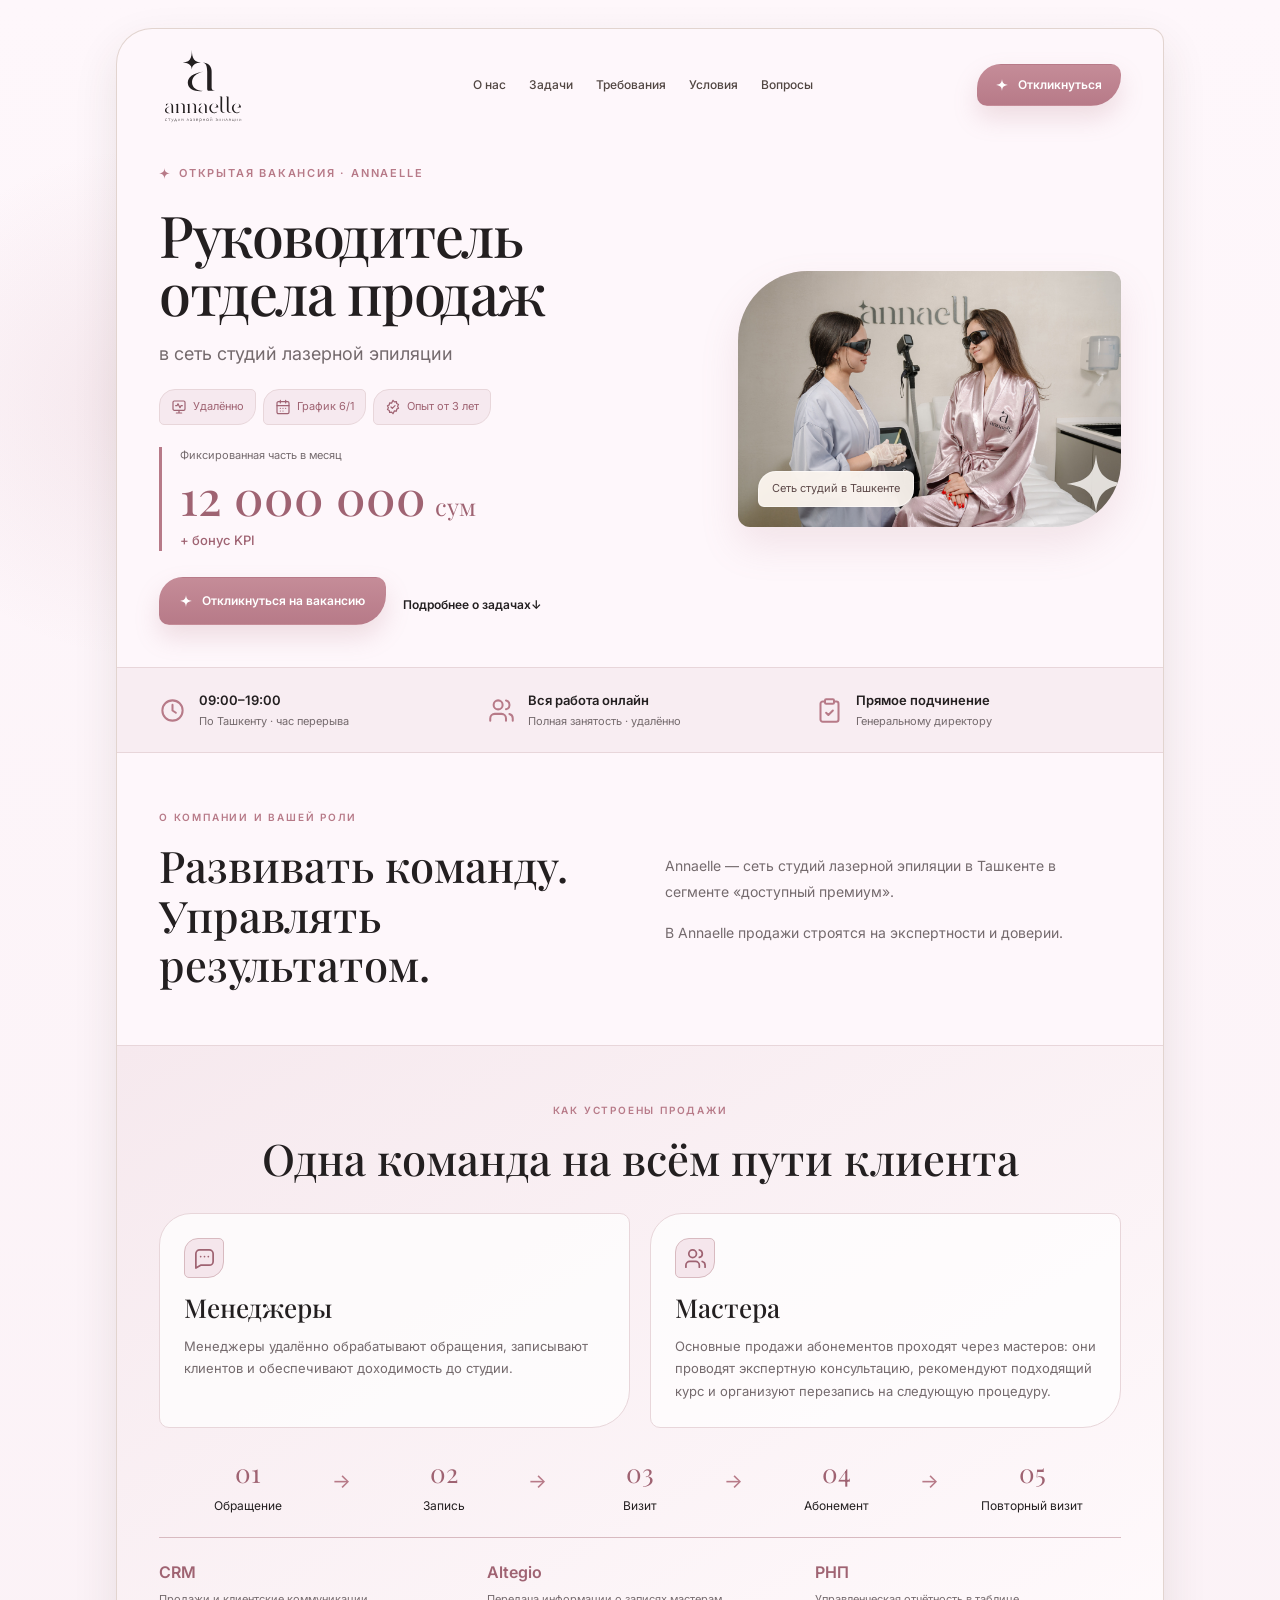
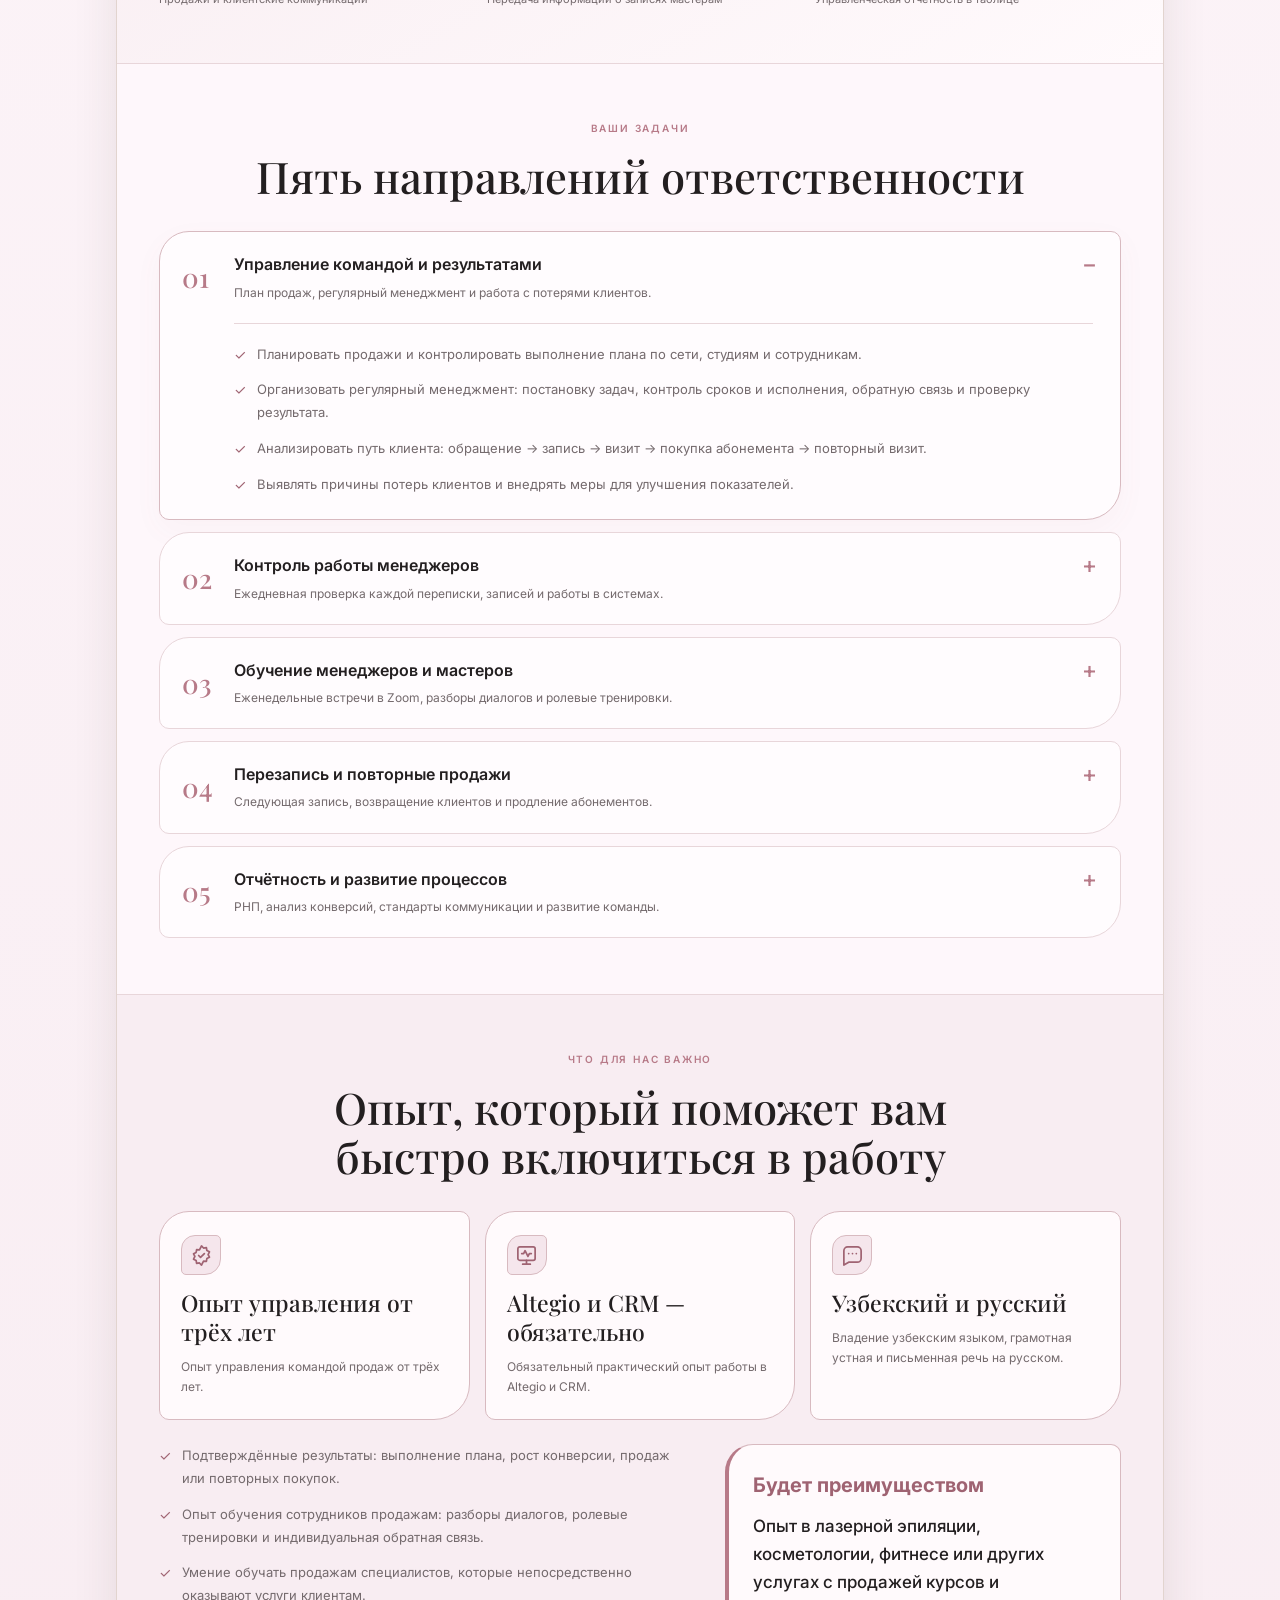
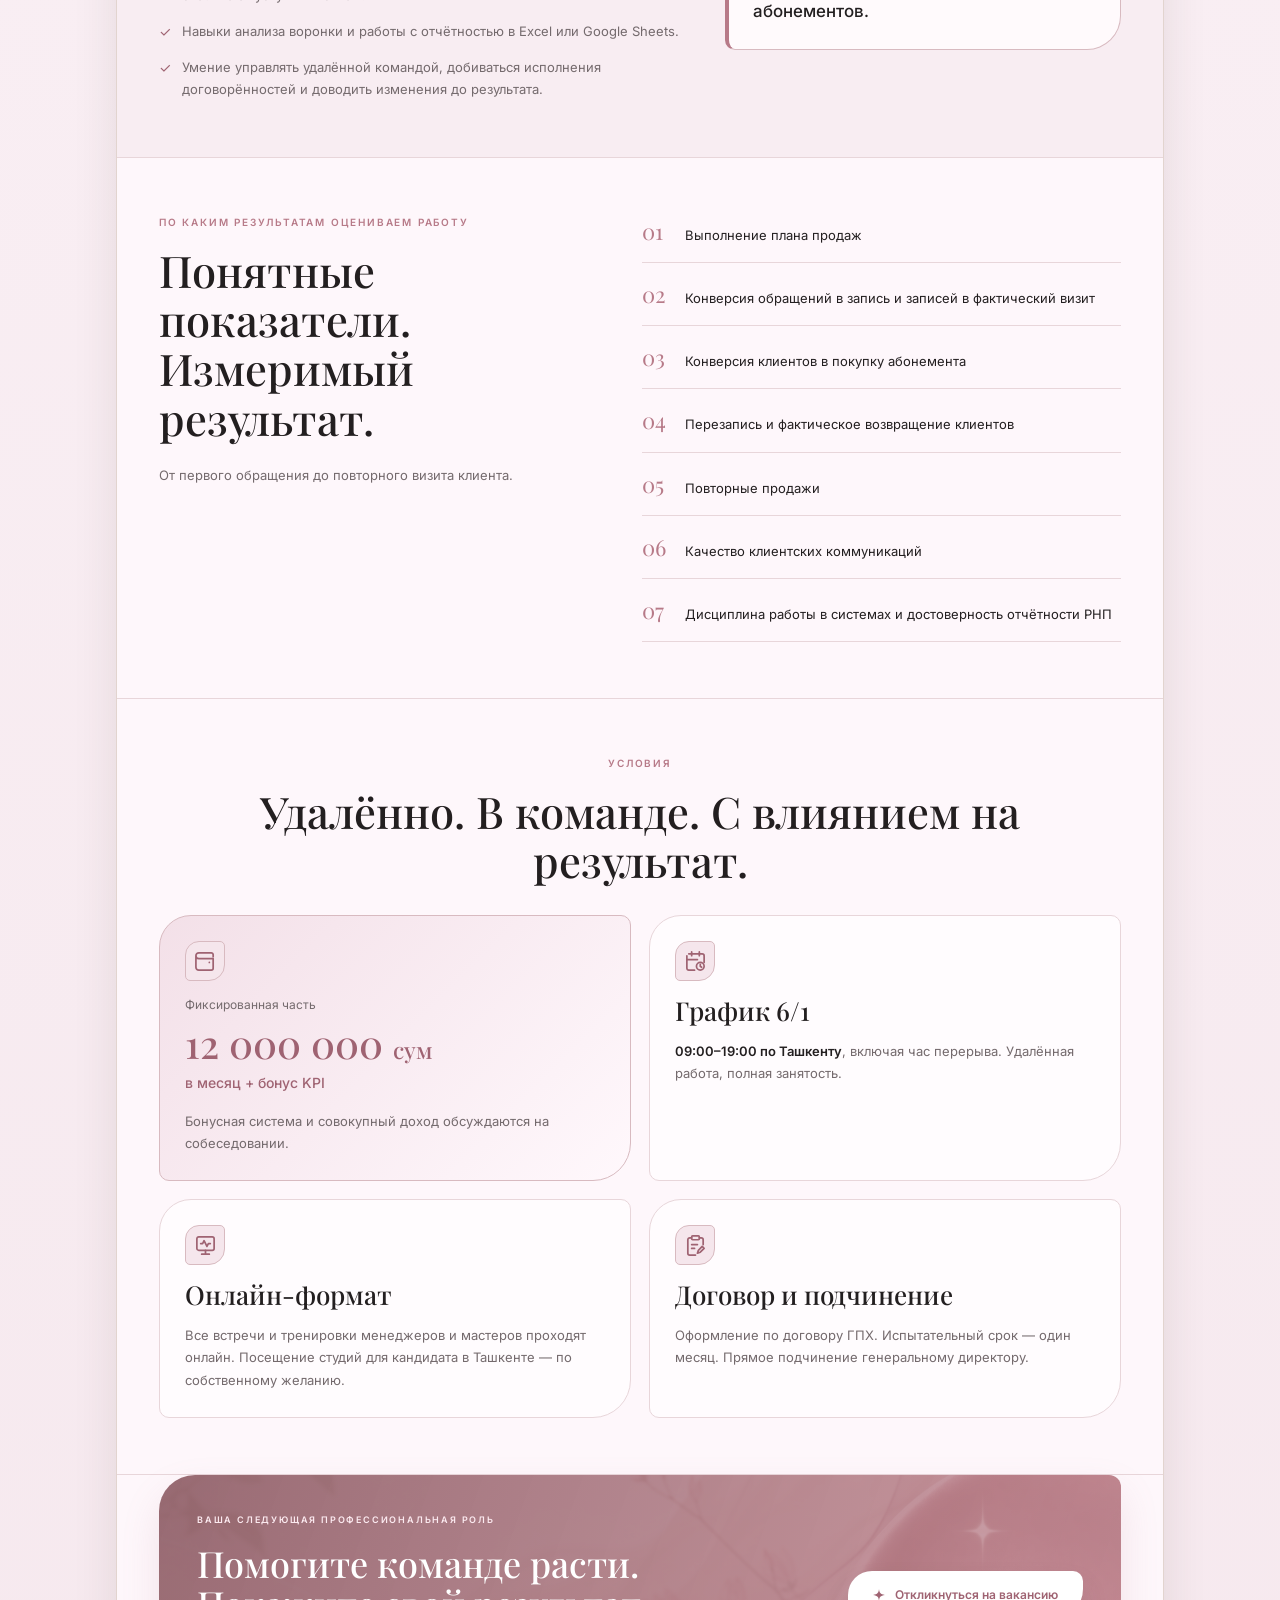
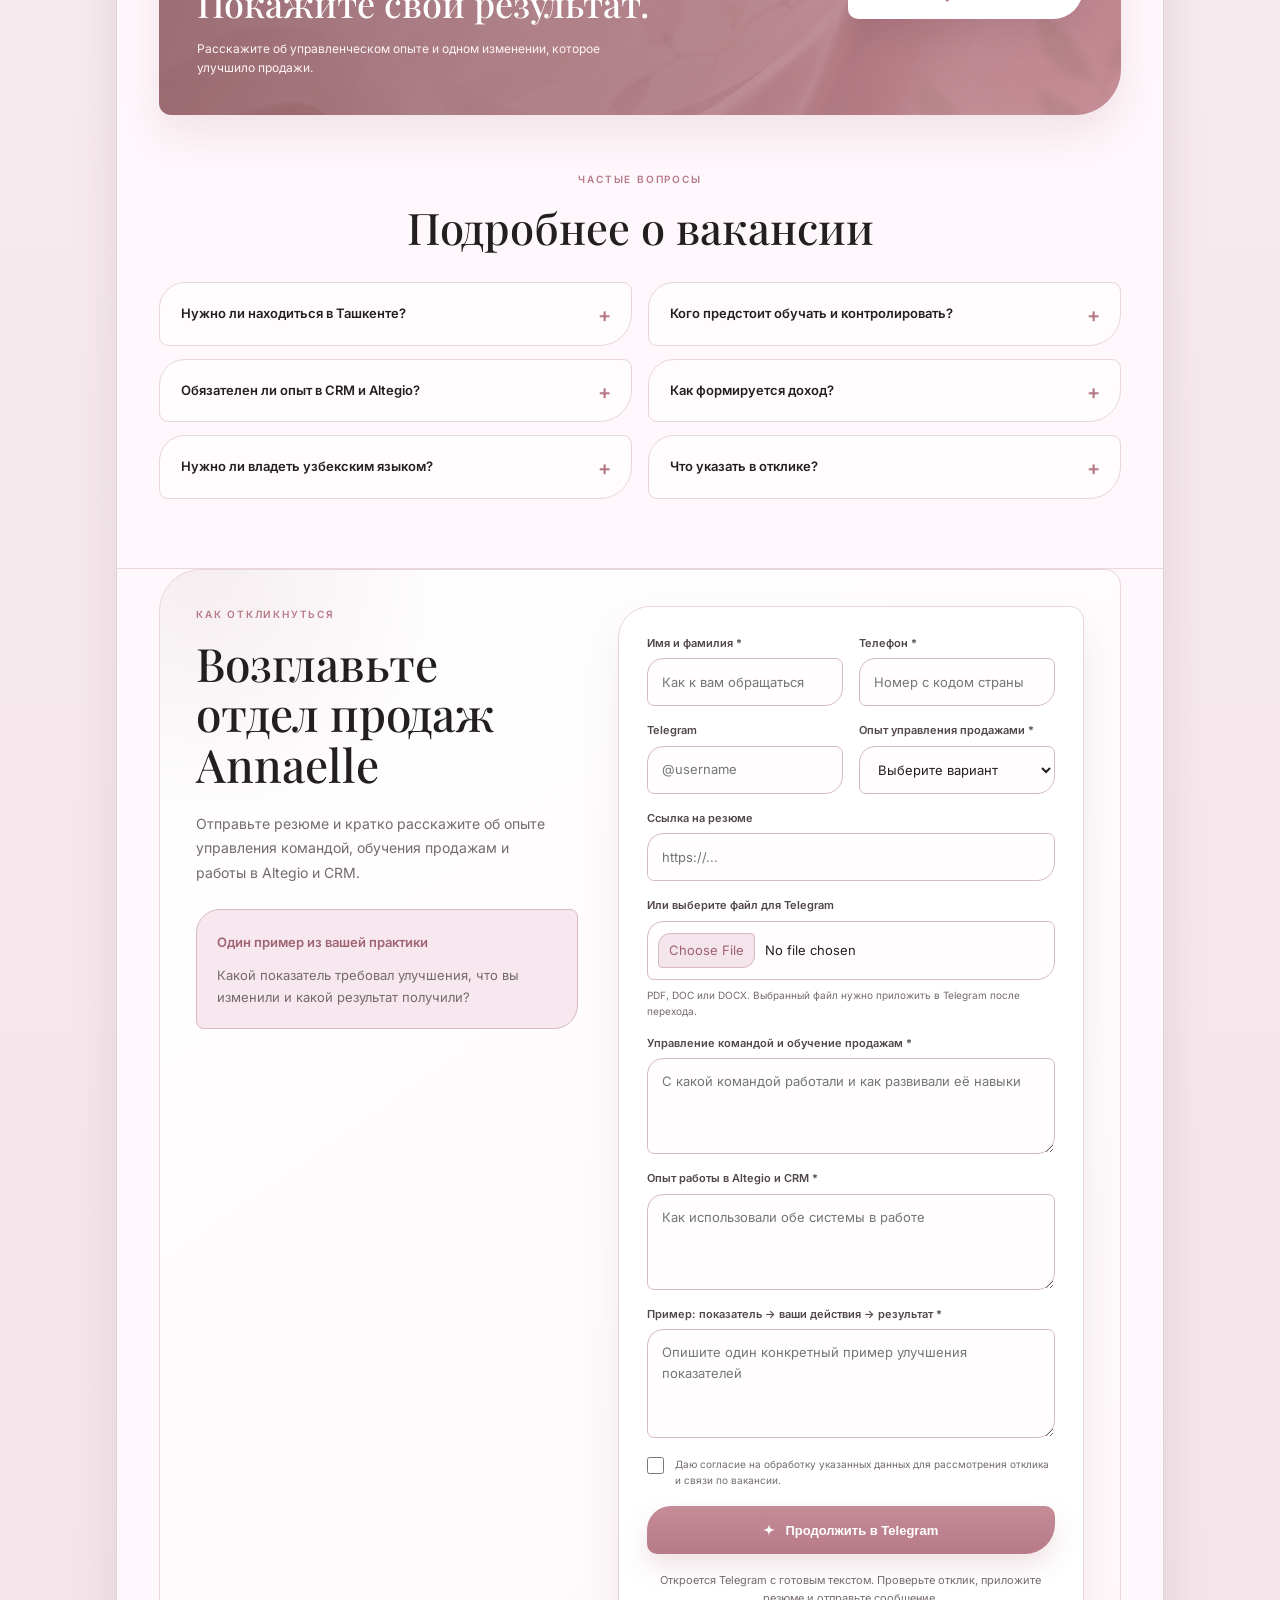
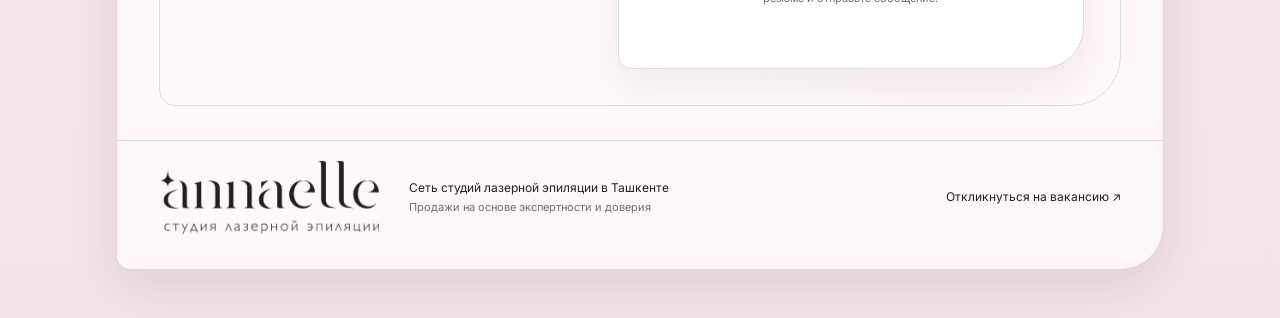
==== commit 385891b8: "Revise ROP experience requirement and CRM wording" ====
--- a/annaelle-rop/index.html
+++ b/annaelle-rop/index.html
@@ -5,7 +5,7 @@
 
 <meta charset="utf-8">
 <meta name="viewport" content="width=device-width,initial-scale=1">
-<meta name="description" content="Руководитель отдела продаж в Annaelle: удалённо, график 6/1, фикс 12 000 000 сум + бонус KPI. Опыт управления от двух лет, практический опыт в Kommo и Altegio.">
+<meta name="description" content="Руководитель отдела продаж в Annaelle: удалённо, график 6/1, фикс 12 000 000 сум + бонус KPI. Опыт управления от трёх лет, практический опыт в CRM и Altegio.">
 
 <meta property="og:title" content="Руководитель отдела продаж — Annaelle">
 
@@ -17,7 +17,7 @@
 <link rel="preconnect" href="https://fonts.gstatic.com" crossorigin>
 <link href="https://fonts.googleapis.com/css2?family=Inter:wght@400;500;600;700&family=Playfair+Display:wght@500;600&display=swap" rel="stylesheet">
 <link rel="stylesheet" href="base.css?v=20261009-1">
-<link rel="stylesheet" href="styles.css?v=20261011-1">
+<link rel="stylesheet" href="styles.css?v=20261012-1">
 </head>
 
 <body class="rop-page">
@@ -126,7 +126,7 @@
 <h1>
 Руководитель<br>отдела продаж
 </h1>
-<p class="rop-subtitle">в сеть студий лазерной эпиляции</p><div class="rop-tags"><span><svg class="semantic-icon" aria-hidden="true"><use href="#icon-monitor-pulse"></use></svg>Удалённо</span><span><svg class="semantic-icon" aria-hidden="true"><use href="#icon-calendar-days"></use></svg>График 6/1</span><span><svg class="semantic-icon" aria-hidden="true"><use href="#icon-badge-check"></use></svg>Опыт от 2 лет</span></div><p class="rop-intro">Ищем руководителя, который обеспечит выполнение плана продаж, выстроит регулярное управление командой и будет развивать навыки менеджеров и мастеров.</p><div class="rop-salary"><small>Фиксированная часть в месяц</small><div><strong>12 000 000</strong><span>сум</span></div><b>+ бонус KPI</b></div><div class="rop-hero-actions"><a class="btn btn-filled" href="#application"><span class="brand-star" aria-hidden="true"></span>Откликнуться на вакансию</a><a class="text-link" href="#role">Подробнее о задачах <span aria-hidden="true">↓</span></a></div></div><div class="rop-hero-visual"><div class="rop-photo"><img src="assets/master-client.jpg" alt="Мастер Annaelle консультирует клиентку в студии лазерной эпиляции" width="2560" height="1707"><span class="rop-photo-label">Сеть студий в Ташкенте</span><span class="sparkle sparkle-big" aria-hidden="true"></span></div></div>
+<p class="rop-subtitle">в сеть студий лазерной эпиляции</p><div class="rop-tags"><span><svg class="semantic-icon" aria-hidden="true"><use href="#icon-monitor-pulse"></use></svg>Удалённо</span><span><svg class="semantic-icon" aria-hidden="true"><use href="#icon-calendar-days"></use></svg>График 6/1</span><span><svg class="semantic-icon" aria-hidden="true"><use href="#icon-badge-check"></use></svg>Опыт от 3 лет</span></div><div class="rop-salary"><small>Фиксированная часть в месяц</small><div><strong>12 000 000</strong><span>сум</span></div><b>+ бонус KPI</b></div><div class="rop-hero-actions"><a class="btn btn-filled" href="#application"><span class="brand-star" aria-hidden="true"></span>Откликнуться на вакансию</a><a class="text-link" href="#role">Подробнее о задачах <span aria-hidden="true">↓</span></a></div></div><div class="rop-hero-visual"><div class="rop-photo"><img src="assets/master-client.jpg" alt="Мастер Annaelle консультирует клиентку в студии лазерной эпиляции" width="2560" height="1707"><span class="rop-photo-label">Сеть студий в Ташкенте</span><span class="sparkle sparkle-big" aria-hidden="true"></span></div></div>
 </section>
 
 <div class="rop-summary" aria-label="Ключевые условия"><div><svg class="semantic-icon" aria-hidden="true"><use href="#icon-clock"></use></svg><p><strong>09:00–19:00</strong><span>По Ташкенту · час перерыва</span></p></div><div><svg class="semantic-icon" aria-hidden="true"><use href="#icon-users"></use></svg><p><strong>Вся работа онлайн</strong><span>Полная занятость · удалённо</span></p></div><div><svg class="semantic-icon" aria-hidden="true"><use href="#icon-clipboard-check"></use></svg><p><strong>Прямое подчинение</strong><span>Генеральному директору</span></p></div></div>
@@ -136,7 +136,7 @@
 <h2>
 Развивать команду.<br>Управлять результатом.
 </h2>
-</div><div class="rop-about-copy"><p>Annaelle — сеть студий лазерной эпиляции в Ташкенте в сегменте «доступный премиум».</p><p>В Annaelle продажи строятся на экспертности и доверии. Нам важно, чтобы руководитель обучал команду помогать клиенту принимать осознанное решение и соблюдать стандарты сервиса.</p></div>
+</div><div class="rop-about-copy"><p>Annaelle — сеть студий лазерной эпиляции в Ташкенте в сегменте «доступный премиум».</p><p>В Annaelle продажи строятся на экспертности и доверии.</p></div>
 </section>
 
 <section class="section rop-sales" id="sales">
@@ -184,7 +184,7 @@
 </li>
 
 </ol>
-<div class="rop-tools"><div><strong>Kommo</strong><span>Продажи и клиентские коммуникации</span></div><div><strong>Altegio</strong><span>Передача информации о записях мастерам</span></div><div><strong>РНП</strong><span>Управленческая отчётность в таблице</span></div></div>
+<div class="rop-tools"><div><strong>CRM</strong><span>Продажи и клиентские коммуникации</span></div><div><strong>Altegio</strong><span>Передача информации о записях мастерам</span></div><div><strong>РНП</strong><span>Управленческая отчётность в таблице</span></div></div>
 </section>
 
 <section class="section rop-role" id="role">
@@ -238,7 +238,7 @@
 </li>
 
 <li>
-Обеспечивать дисциплину ведения Kommo и корректную передачу информации о записях в Altegio.
+Обеспечивать дисциплину ведения CRM и корректную передачу информации о записях в Altegio.
 </li>
 
 <li>
@@ -348,17 +348,17 @@
 <article>
 <span class="rop-icon"><svg class="semantic-icon" aria-hidden="true"><use href="#icon-badge-check"></use></svg></span>
 <h3>
-Опыт управления от двух лет
-</h3>
-<p>Опыт управления командой продаж от двух лет.</p>
+Опыт управления от трёх лет
+</h3>
+<p>Опыт управления командой продаж от трёх лет.</p>
 </article>
 
 <article>
 <span class="rop-icon"><svg class="semantic-icon" aria-hidden="true"><use href="#icon-monitor-pulse"></use></svg></span>
 <h3>
-Altegio и Kommo — обязательно
-</h3>
-<p>Обязательный практический опыт работы в Altegio и Kommo.</p>
+Altegio и CRM — обязательно
+</h3>
+<p>Обязательный практический опыт работы в Altegio и CRM.</p>
 </article>
 
 <article>
@@ -496,7 +496,7 @@
 <details>
 
 <summary>
-Обязателен ли опыт в Kommo и Altegio?
+Обязателен ли опыт в CRM и Altegio?
 </summary>
 <p>Да, для этой вакансии обязателен практический опыт работы в обеих системах.</p>
 </details>
@@ -530,7 +530,7 @@
 <summary>
 Что указать в отклике?
 </summary>
-<p>Отправьте резюме и кратко расскажите об опыте управления командой, обучения продажам и работы в Altegio и Kommo. Приведите один пример: какой показатель требовал улучшения, что вы изменили и какой результат получили.</p>
+<p>Отправьте резюме и кратко расскажите об опыте управления командой, обучения продажам и работы в Altegio и CRM. Приведите один пример: какой показатель требовал улучшения, что вы изменили и какой результат получили.</p>
 </details>
 </div></div>
 </section>
@@ -540,7 +540,7 @@
 <h2>
 Возглавьте<br>отдел продаж<br>Annaelle
 </h2>
-<p>Отправьте резюме и кратко расскажите об опыте управления командой, обучения продажам и работы в Altegio и Kommo.</p><div class="rop-case-hint"><strong>Один пример из вашей практики</strong><p>Какой показатель требовал улучшения, что вы изменили и какой результат получили?</p></div></div>
+<p>Отправьте резюме и кратко расскажите об опыте управления командой, обучения продажам и работы в Altegio и CRM.</p><div class="rop-case-hint"><strong>Один пример из вашей практики</strong><p>Какой показатель требовал улучшения, что вы изменили и какой результат получили?</p></div></div>
 <form class="application-form" id="rop-form" data-telegram-username="annaellelaser" novalidate>
 <div class="form-grid">
 <label class="field">
@@ -556,7 +556,7 @@
 </label>
 
 <label class="field">
-<span>Опыт управления продажами *</span><select name="experience" required><option value="">Выберите вариант</option><option>2–3 года</option><option>3–5 лет</option><option>Более 5 лет</option></select>
+<span>Опыт управления продажами *</span><select name="experience" required><option value="">Выберите вариант</option><option>3–5 лет</option><option>Более 5 лет</option></select>
 </label>
 
 <label class="field field-full">
@@ -572,7 +572,7 @@
 </label>
 
 <label class="field field-full">
-<span>Опыт работы в Altegio и Kommo *</span><textarea name="systems" maxlength="700" rows="3" placeholder="Как использовали обе системы в работе" required></textarea>
+<span>Опыт работы в Altegio и CRM *</span><textarea name="systems" maxlength="700" rows="3" placeholder="Как использовали обе системы в работе" required></textarea>
 </label>
 
 <label class="field field-full">
@@ -611,7 +611,7 @@
 </div>
 </main>
 <a class="btn btn-filled mobile-apply" href="#application"><span class="brand-star" aria-hidden="true"></span>Откликнуться на вакансию</a>
-<script type="module" src="script.js?v=20261009-1"></script>
+<script type="module" src="script.js?v=20261012-1"></script>
 </body>
 
 </html>
--- a/annaelle-rop/styles.css
+++ b/annaelle-rop/styles.css
@@ -36,7 +36,7 @@
 .rop-tags{display:flex;flex-wrap:wrap;gap:7px;margin-bottom:22px}
 .rop-tags>span{display:flex;align-items:center;gap:6px;font-size:11px;line-height:1.2;padding:9px 11px;border:1px solid var(--line);border-radius:16px 5px 18px 5px;color:var(--rose-dark);background:#f6e9ef}
 .rop-tags .semantic-icon{width:16px;height:16px}
-.rop-intro{max-width:520px;font-size:14px;line-height:1.65;color:var(--muted);margin-bottom:23px}
+
 .rop-salary{padding:0 0 0 18px;border-left:3px solid var(--rose);margin-bottom:26px}
 .rop-salary small{display:block;font-size:11px;color:var(--muted);margin-bottom:6px}
 .rop-salary>div{display:flex;align-items:baseline;gap:9px;line-height:1.1;color:var(--rose-dark)}
@@ -148,7 +148,7 @@
 @media(max-width:1100px) and (min-width:681px){.rop-page .page-shell{padding:20px}.rop-page .main-nav{gap:13px;font-size:11px}.rop-page .site-header{padding-inline:30px;grid-template-columns:110px 1fr auto;gap:16px}.rop-page .site-header .brand{width:106px}.rop-hero{gap:25px;padding-inline:30px}.rop-hero h1{font-size:45px}.rop-hero-actions .text-link{display:none}.rop-tags>span{font-size:10px;padding-inline:8px}.rop-page .section{padding-inline:30px}.rop-invite{grid-template-columns:1fr}.rop-invite .btn{justify-self:start}.rop-application{margin-inline:30px;padding:28px;gap:26px}.rop-application .form-grid{grid-template-columns:1fr}.rop-application .application-copy h2{font-size:38px}}
 @media(max-width:680px){
  .rop-page .page-shell{padding:8px 8px 10px}.rop-page .landing-card{border-radius:28px 10px 35px 10px}.rop-page .site-header{padding:9px 16px;grid-template-columns:1fr auto;min-height:65px}.rop-page .site-header>.btn{display:none}.rop-page .site-header .brand{width:60px}.rop-page .main-nav{gap:0}.rop-page .section{padding:34px 20px}.rop-page .section h2{font-size:32px;line-height:1.12;margin-bottom:23px}.rop-page .section-kicker{font-size:9px;letter-spacing:1.3px;line-height:1.55}.rop-page [id]{scroll-margin-top:94px}
- .rop-hero{grid-template-columns:1fr;gap:23px;padding:100px 20px 27px}.rop-hero h1{font-size:41px;line-height:1.05;letter-spacing:-.8px;margin-bottom:13px}.rop-hero .eyebrow{font-size:10px;letter-spacing:1.5px;margin-bottom:17px}.rop-subtitle{font-size:15px;line-height:1.55;margin-bottom:17px;max-width:280px}.rop-tags{gap:6px;margin-bottom:19px}.rop-tags>span{font-size:10px;padding:8px}.rop-tags .semantic-icon{width:14px;height:14px}.rop-intro{font-size:13px;line-height:1.7;margin-bottom:19px}.rop-salary{padding-left:15px;margin-bottom:21px}.rop-salary strong{font-size:40px}.rop-salary>div>span{font-size:22px}.rop-salary small{font-size:11px}.rop-salary b{font-size:12px}.rop-hero-actions{display:grid;gap:13px}.rop-hero-actions .btn{font-size:12px;min-height:52px}.rop-hero-actions .text-link{justify-self:center;font-size:12px}.rop-hero-visual{display:block}.rop-photo{border-radius:42px 10px 45px 10px}.rop-photo-label{font-size:10px;bottom:14px;left:14px}
+ .rop-hero{grid-template-columns:1fr;gap:23px;padding:100px 20px 27px}.rop-hero h1{font-size:41px;line-height:1.05;letter-spacing:-.8px;margin-bottom:13px}.rop-hero .eyebrow{font-size:10px;letter-spacing:1.5px;margin-bottom:17px}.rop-subtitle{font-size:15px;line-height:1.55;margin-bottom:17px;max-width:280px}.rop-tags{gap:6px;margin-bottom:19px}.rop-tags>span{font-size:10px;padding:8px}.rop-tags .semantic-icon{width:14px;height:14px}.rop-salary{padding-left:15px;margin-bottom:21px}.rop-salary strong{font-size:40px}.rop-salary>div>span{font-size:22px}.rop-salary small{font-size:11px}.rop-salary b{font-size:12px}.rop-hero-actions{display:grid;gap:13px}.rop-hero-actions .btn{font-size:12px;min-height:52px}.rop-hero-actions .text-link{justify-self:center;font-size:12px}.rop-hero-visual{display:block}.rop-photo{border-radius:42px 10px 45px 10px}.rop-photo-label{font-size:10px;bottom:14px;left:14px}
  .rop-summary{grid-template-columns:1fr;gap:15px;padding:21px}.rop-summary>div{gap:15px}.rop-summary>div>.semantic-icon{width:24px;height:24px;flex-basis:24px}.rop-summary strong{font-size:13px}.rop-summary span{font-size:11px}
  .rop-page .rop-about{grid-template-columns:1fr;gap:19px}.rop-page .rop-about h2{margin-bottom:0}.rop-about-copy>p{font-size:13px;line-height:1.8}.rop-sales-grid{grid-template-columns:1fr;gap:12px}.rop-sales-grid article{padding:22px}.rop-sales-grid h3{font-size:25px}.rop-sales-grid p{font-size:13px}.rop-funnel{grid-template-columns:1fr;gap:0;margin:23px 0}.rop-funnel li{text-align:left;display:flex;align-items:center;gap:18px;min-height:47px;border-bottom:1px solid var(--line)}.rop-funnel li>span{display:inline-block;margin:0;font-size:23px;min-width:28px}.rop-funnel li:not(:last-child)::after{content:'↓';right:5px;top:10px;font-size:17px}.rop-tools{grid-template-columns:1fr;gap:17px;padding-top:20px}.rop-tools>div{display:grid;grid-template-columns:85px 1fr;gap:15px;align-items:start}.rop-tools strong{font-size:15px}.rop-tools span{font-size:11px;line-height:1.55}
  .rop-task summary{padding:18px 38px 18px 15px;gap:12px}.rop-task summary::after{right:15px;top:19px;font-size:20px}.rop-task-number{font-size:22px;flex-basis:23px}.rop-task-heading strong{font-size:14px}.rop-task-heading small{font-size:11px;line-height:1.55}.rop-task>.rop-list{margin:0 17px 20px;padding-top:17px}.rop-list li{font-size:12px;line-height:1.8;padding-left:20px}.rop-requirements-grid{grid-template-columns:1fr;gap:12px}.rop-requirements-grid article{padding:22px}.rop-requirements-grid h3{font-size:24px}.rop-experience-panel{grid-template-columns:1fr;gap:24px}.rop-advantage{font-size:16px;padding:21px}.rop-advantage strong{font-size:19px}.rop-page .rop-results{grid-template-columns:1fr;gap:25px}.rop-page .rop-results h2{margin-bottom:0}.rop-results li{font-size:12px;padding:12px 0}.rop-results .rop-section-heading>p:last-child{margin-top:16px;font-size:12px}
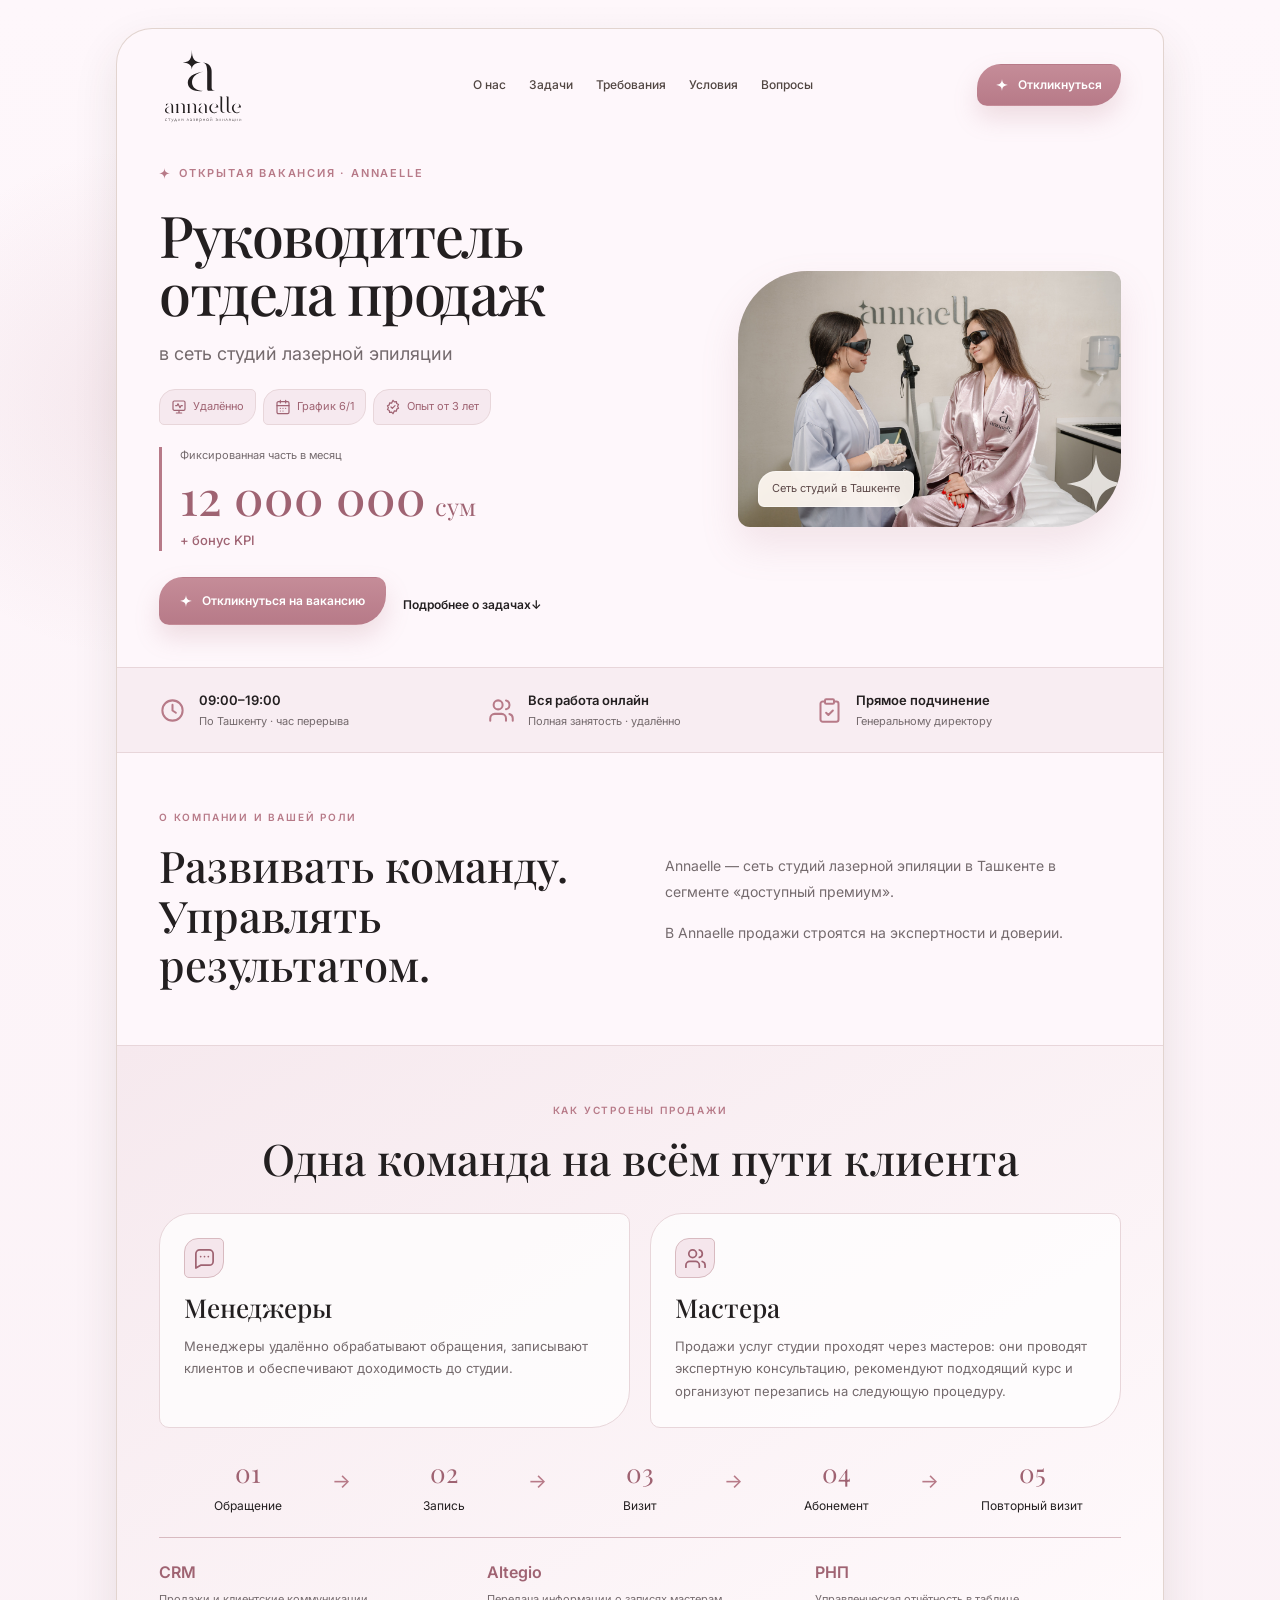
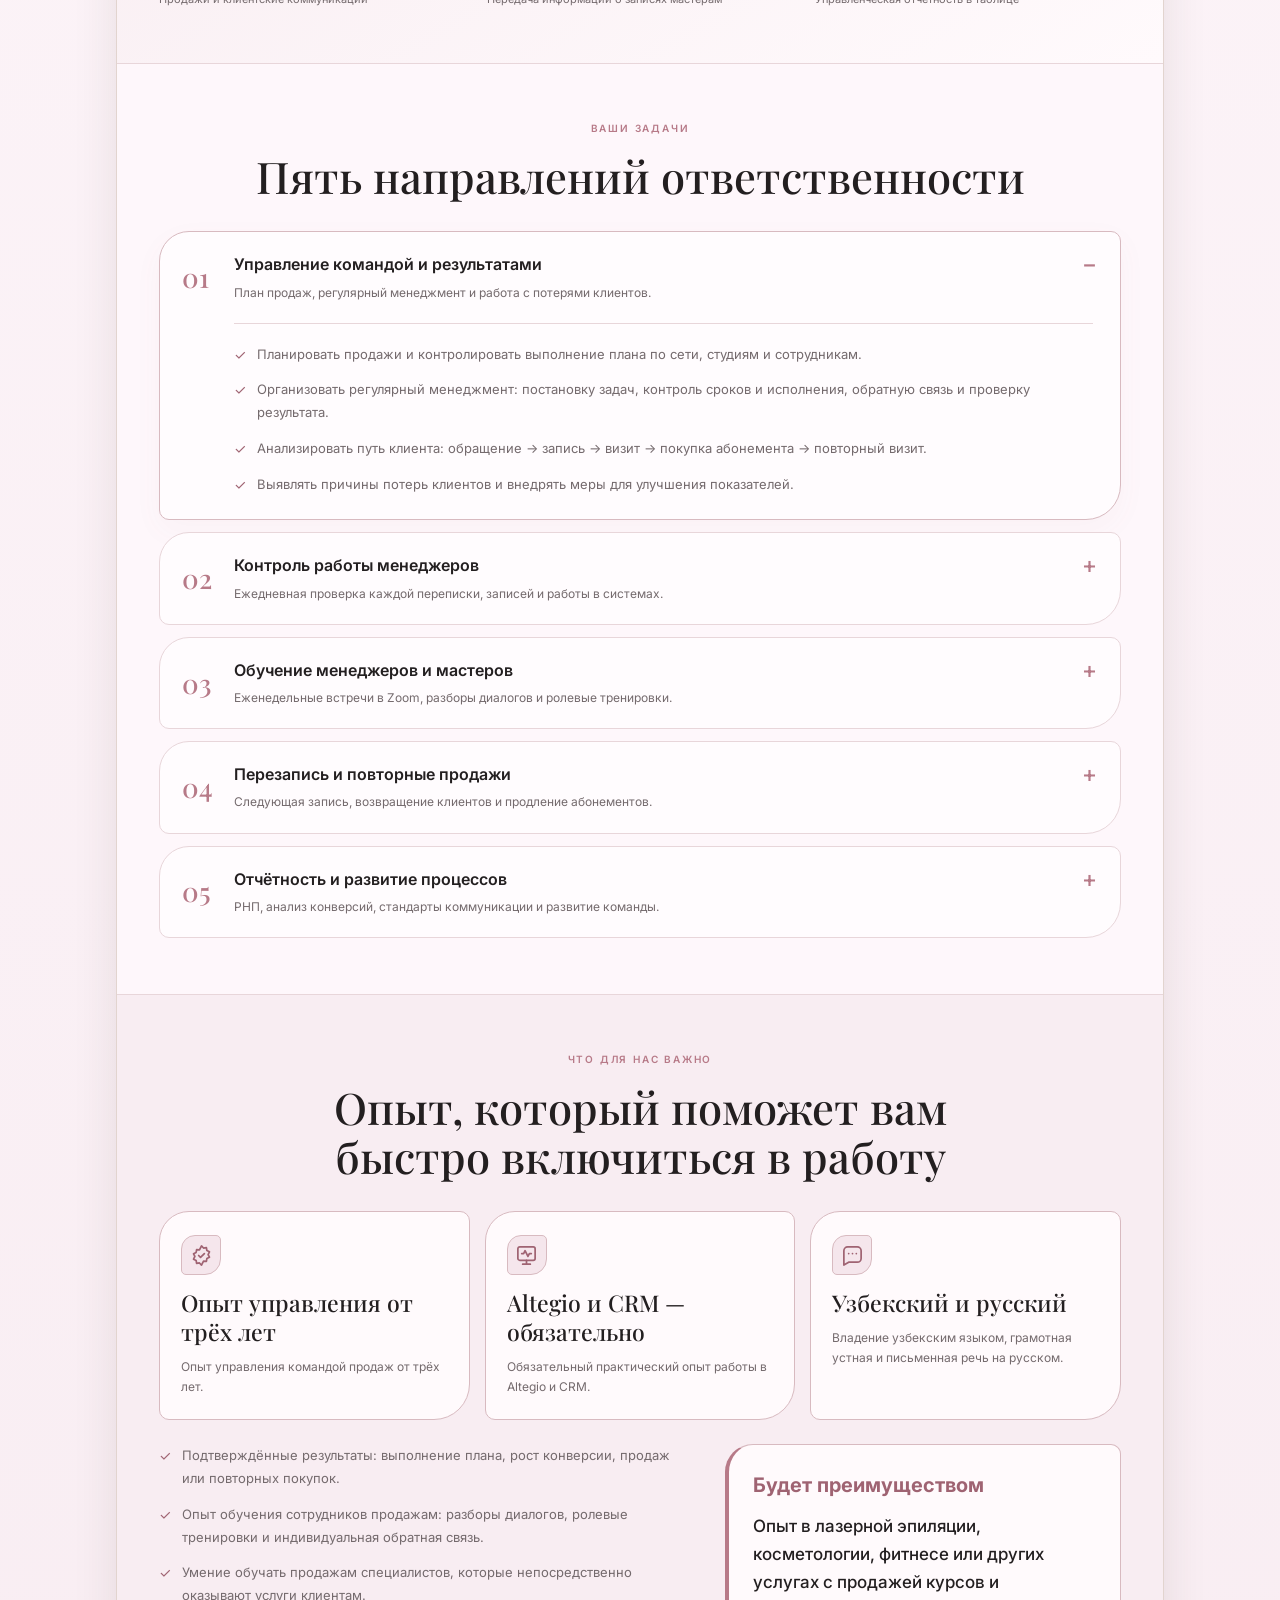
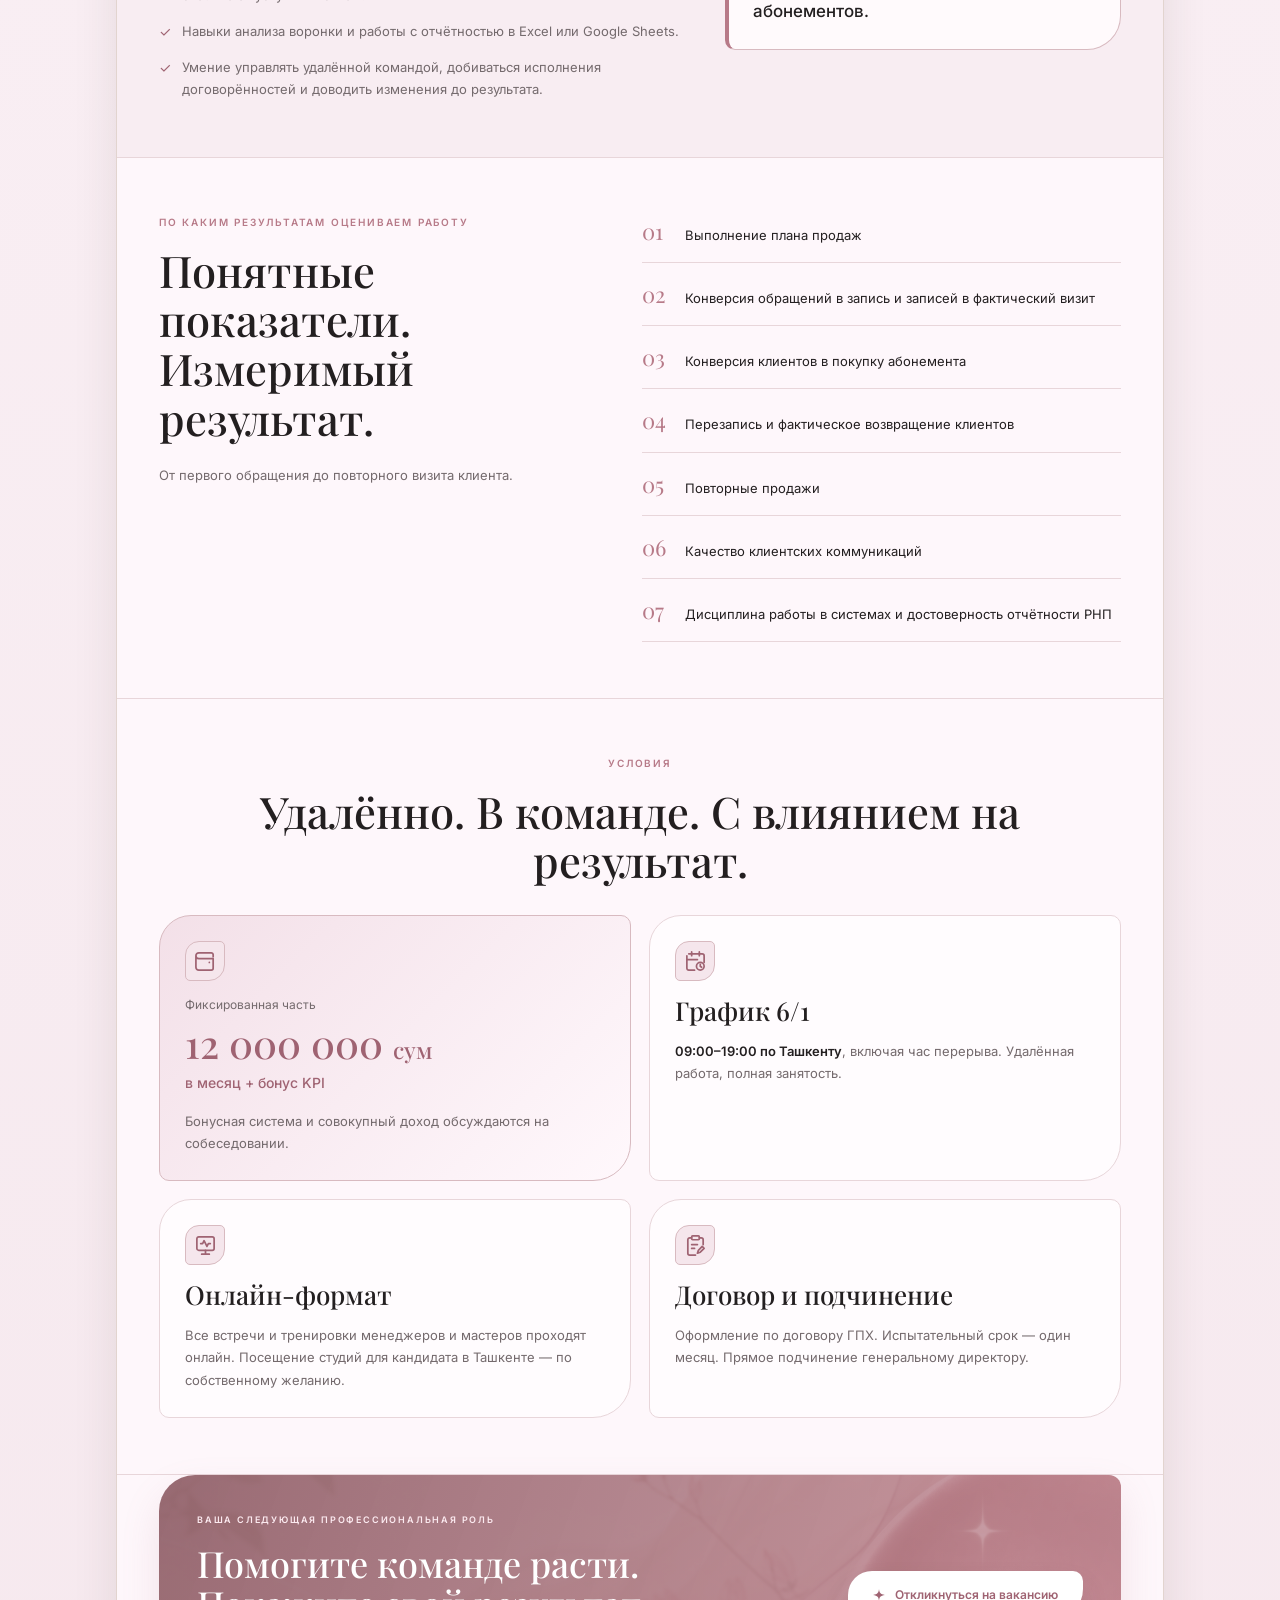
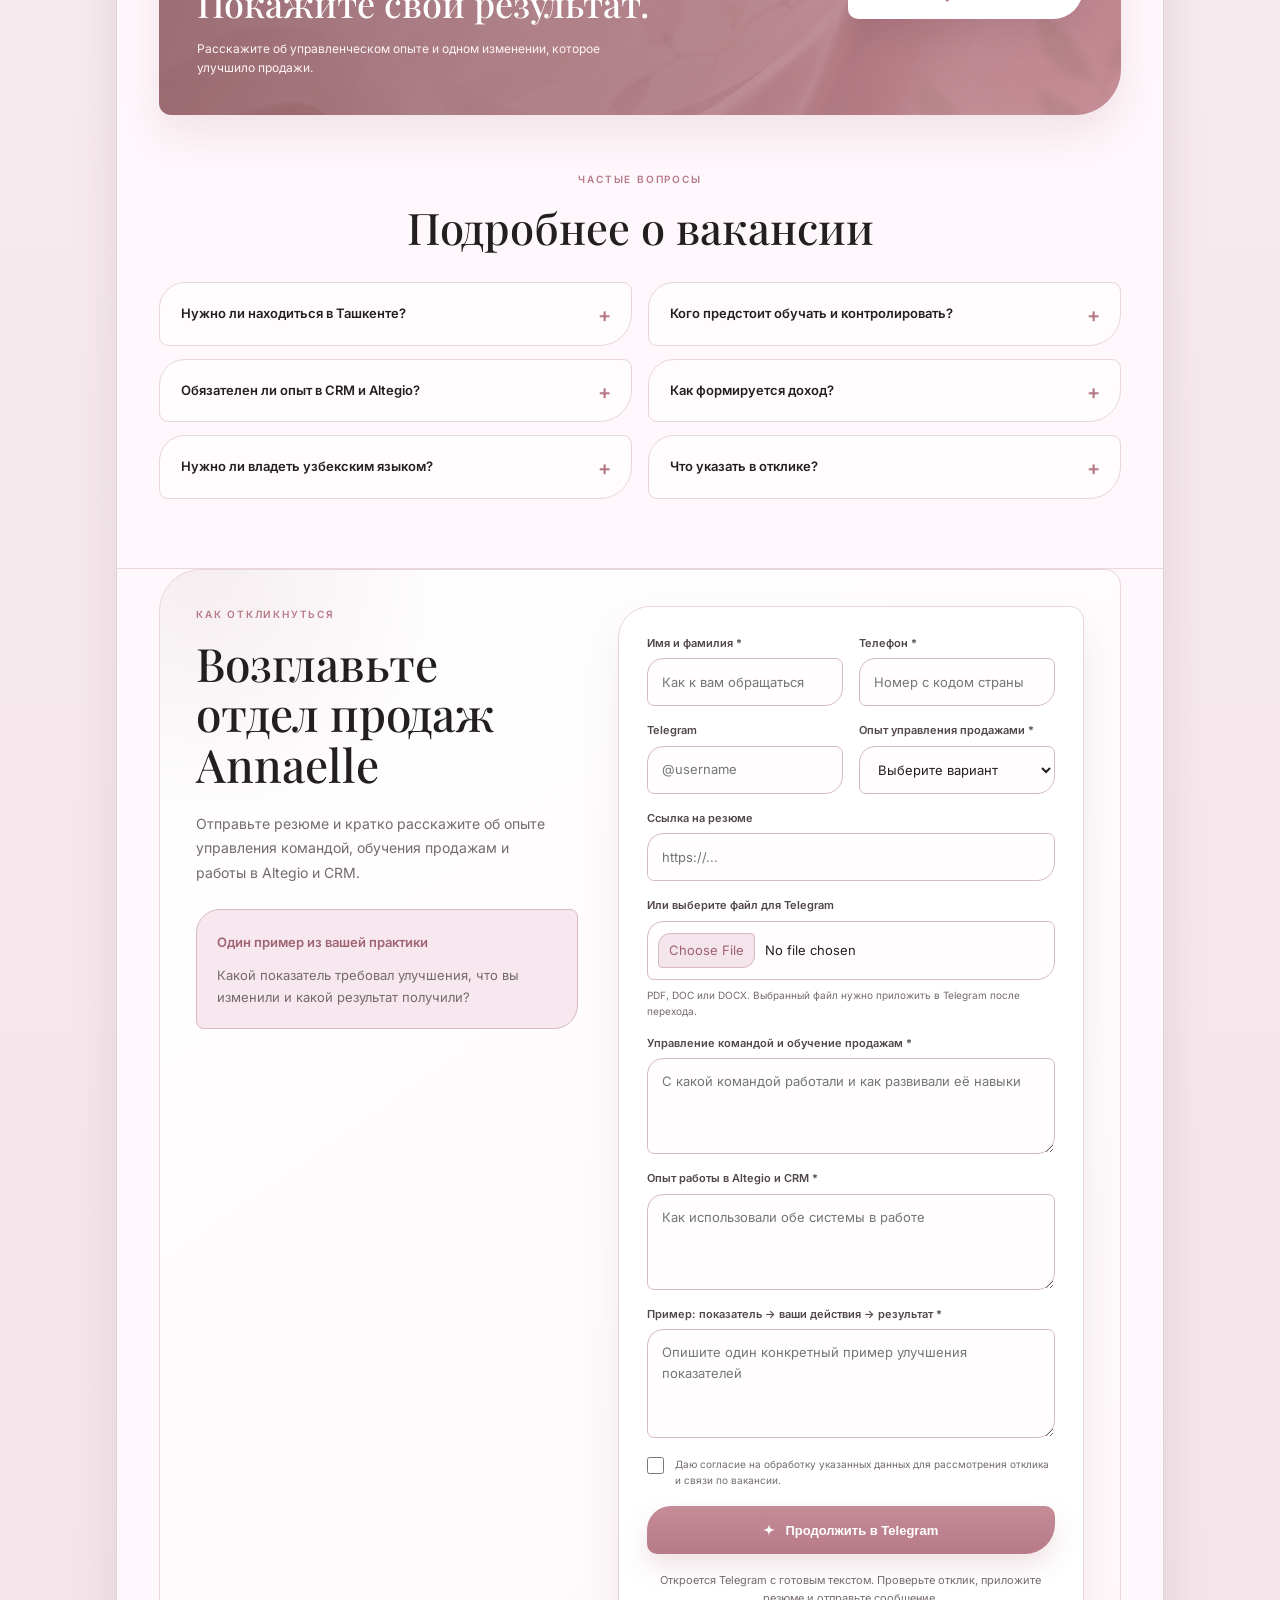
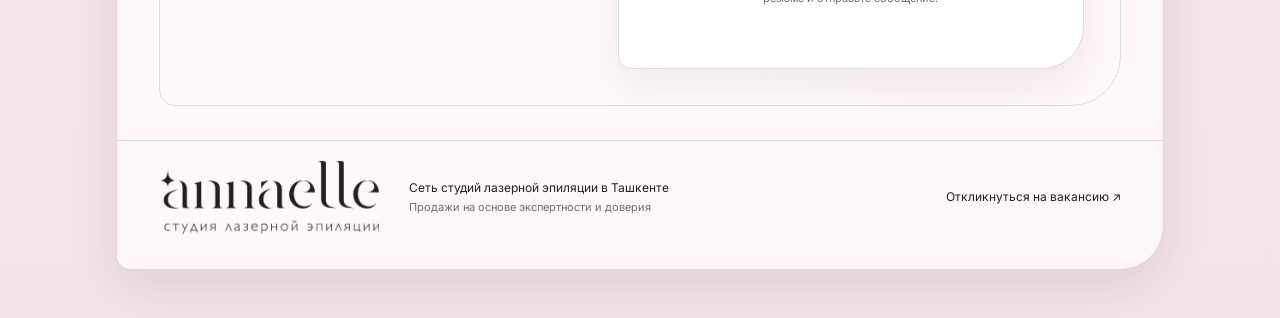
==== commit ab629ccc: "Clarify studio service sales in ROP vacancy" ====
--- a/annaelle-rop/index.html
+++ b/annaelle-rop/index.html
@@ -158,7 +158,7 @@
 <h3>
 Мастера
 </h3>
-<p>Основные продажи абонементов проходят через мастеров: они проводят экспертную консультацию, рекомендуют подходящий курс и организуют перезапись на следующую процедуру.</p>
+<p>Продажи услуг студии проходят через мастеров: они проводят экспертную консультацию, рекомендуют подходящий курс и организуют перезапись на следующую процедуру.</p>
 </article>
 </div>
 <ol class="rop-funnel">
@@ -514,7 +514,7 @@
 <summary>
 Кого предстоит обучать и контролировать?
 </summary>
-<p>Менеджеров отдела продаж и мастеров-лазерологов сети Annaelle. Менеджеры отвечают за обращения, запись и доходимость. Основные продажи абонементов и перезапись проходят через мастеров.</p>
+<p>Менеджеров отдела продаж и мастеров-лазерологов сети Annaelle. Менеджеры отвечают за обращения, запись и доходимость. Продажи услуг студии и перезапись проходят через мастеров.</p>
 </details>
 
 <details>
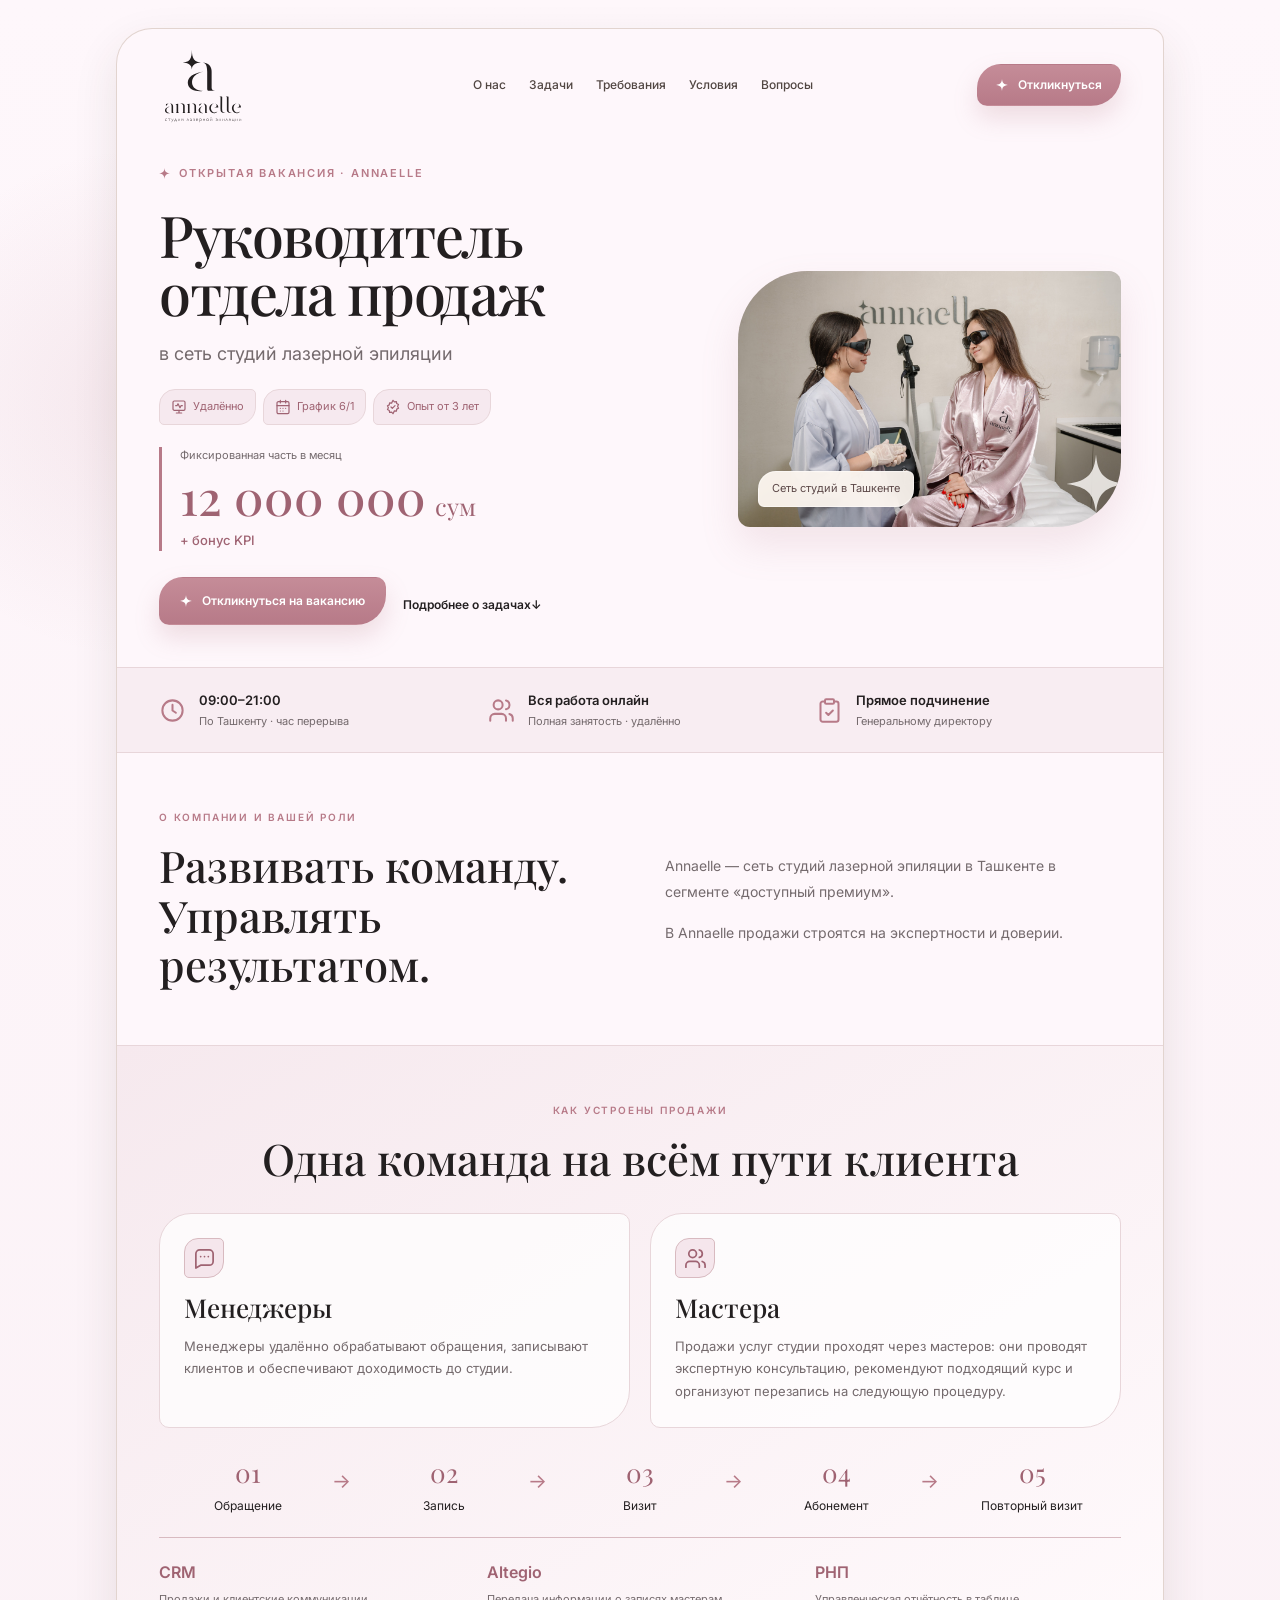
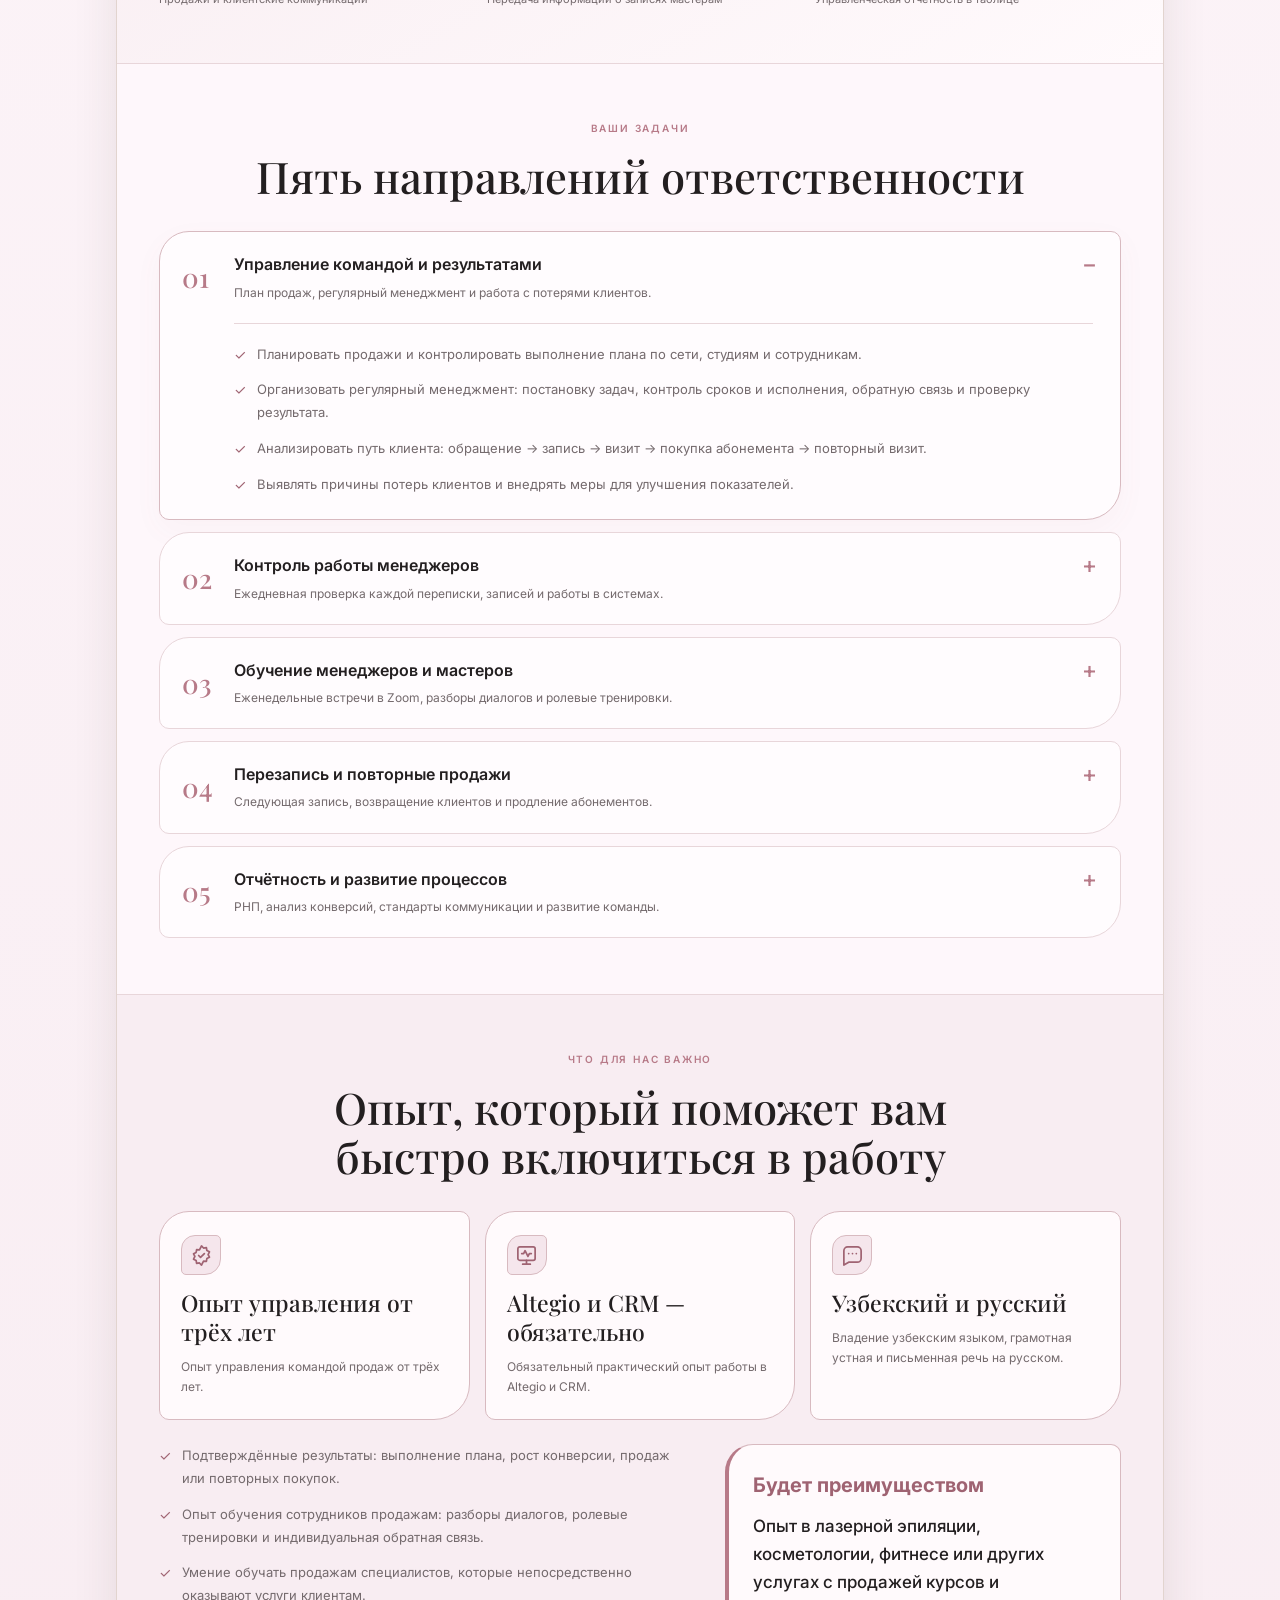
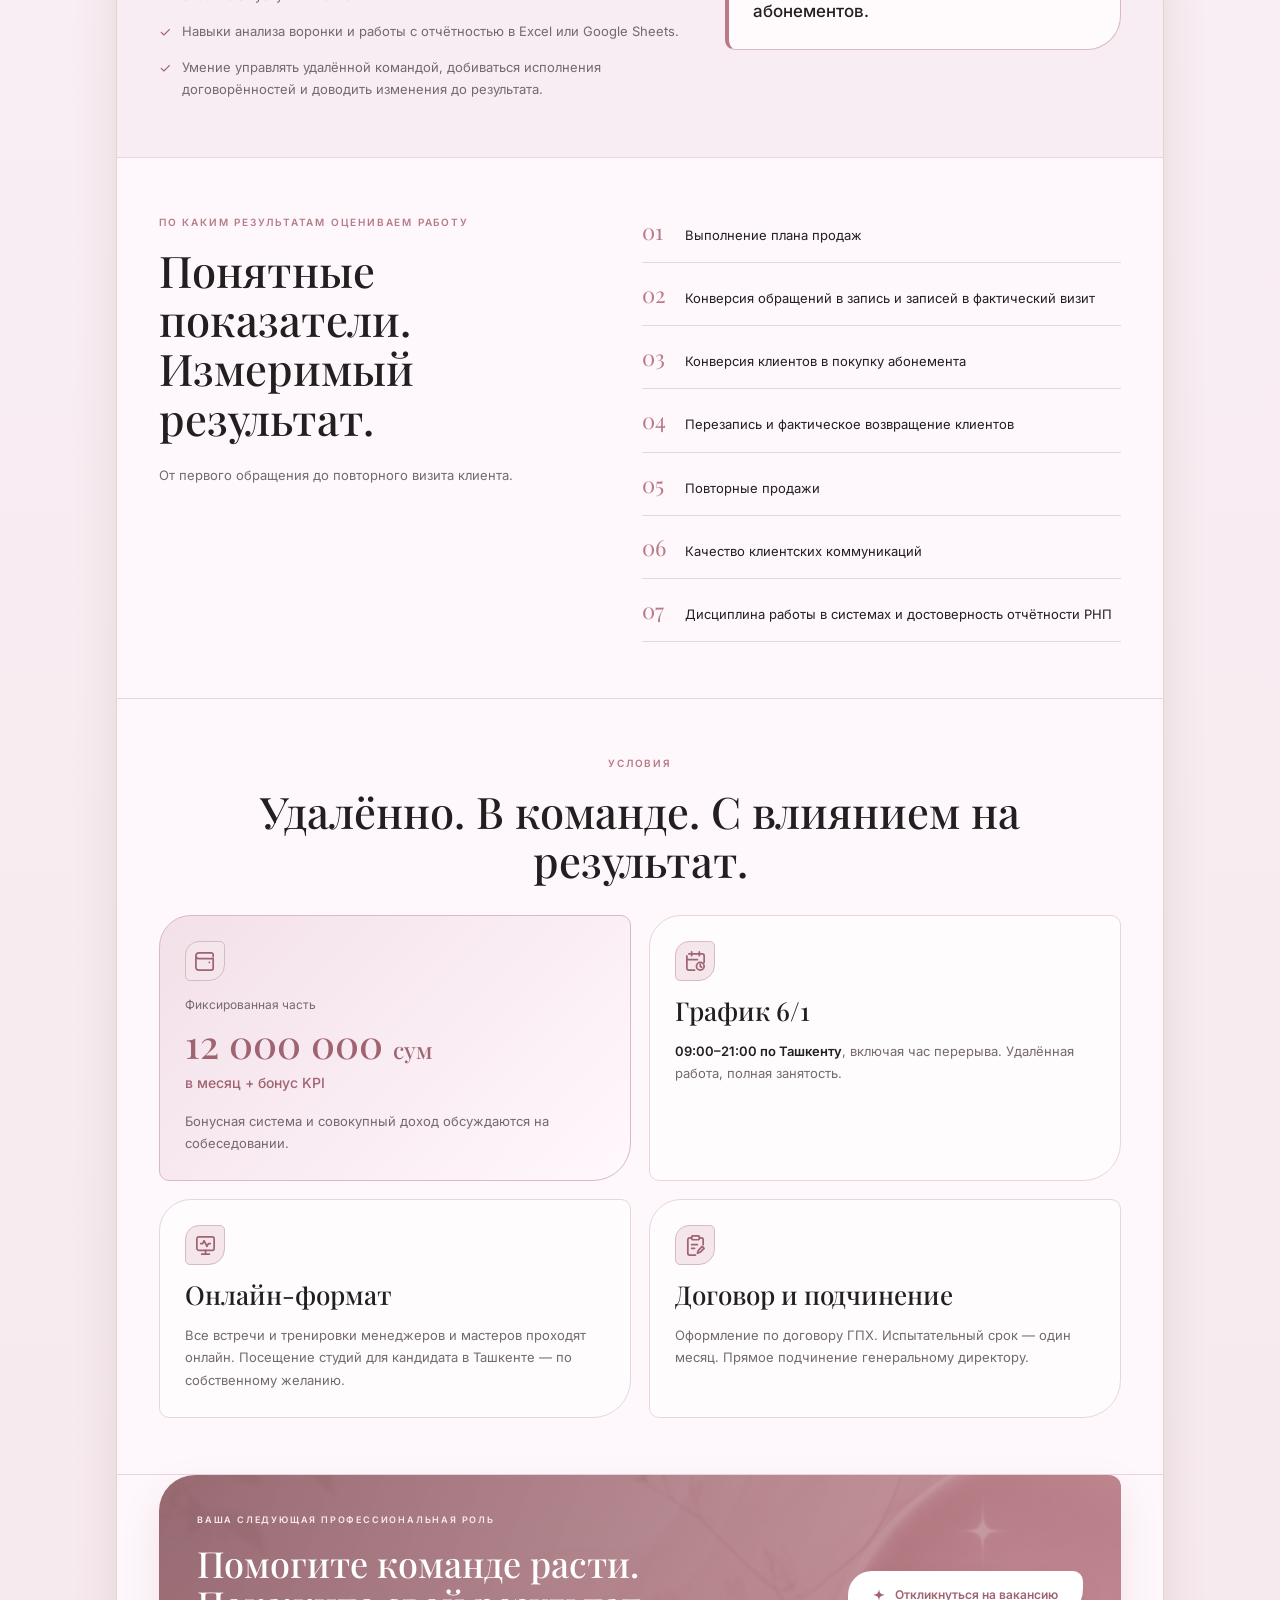
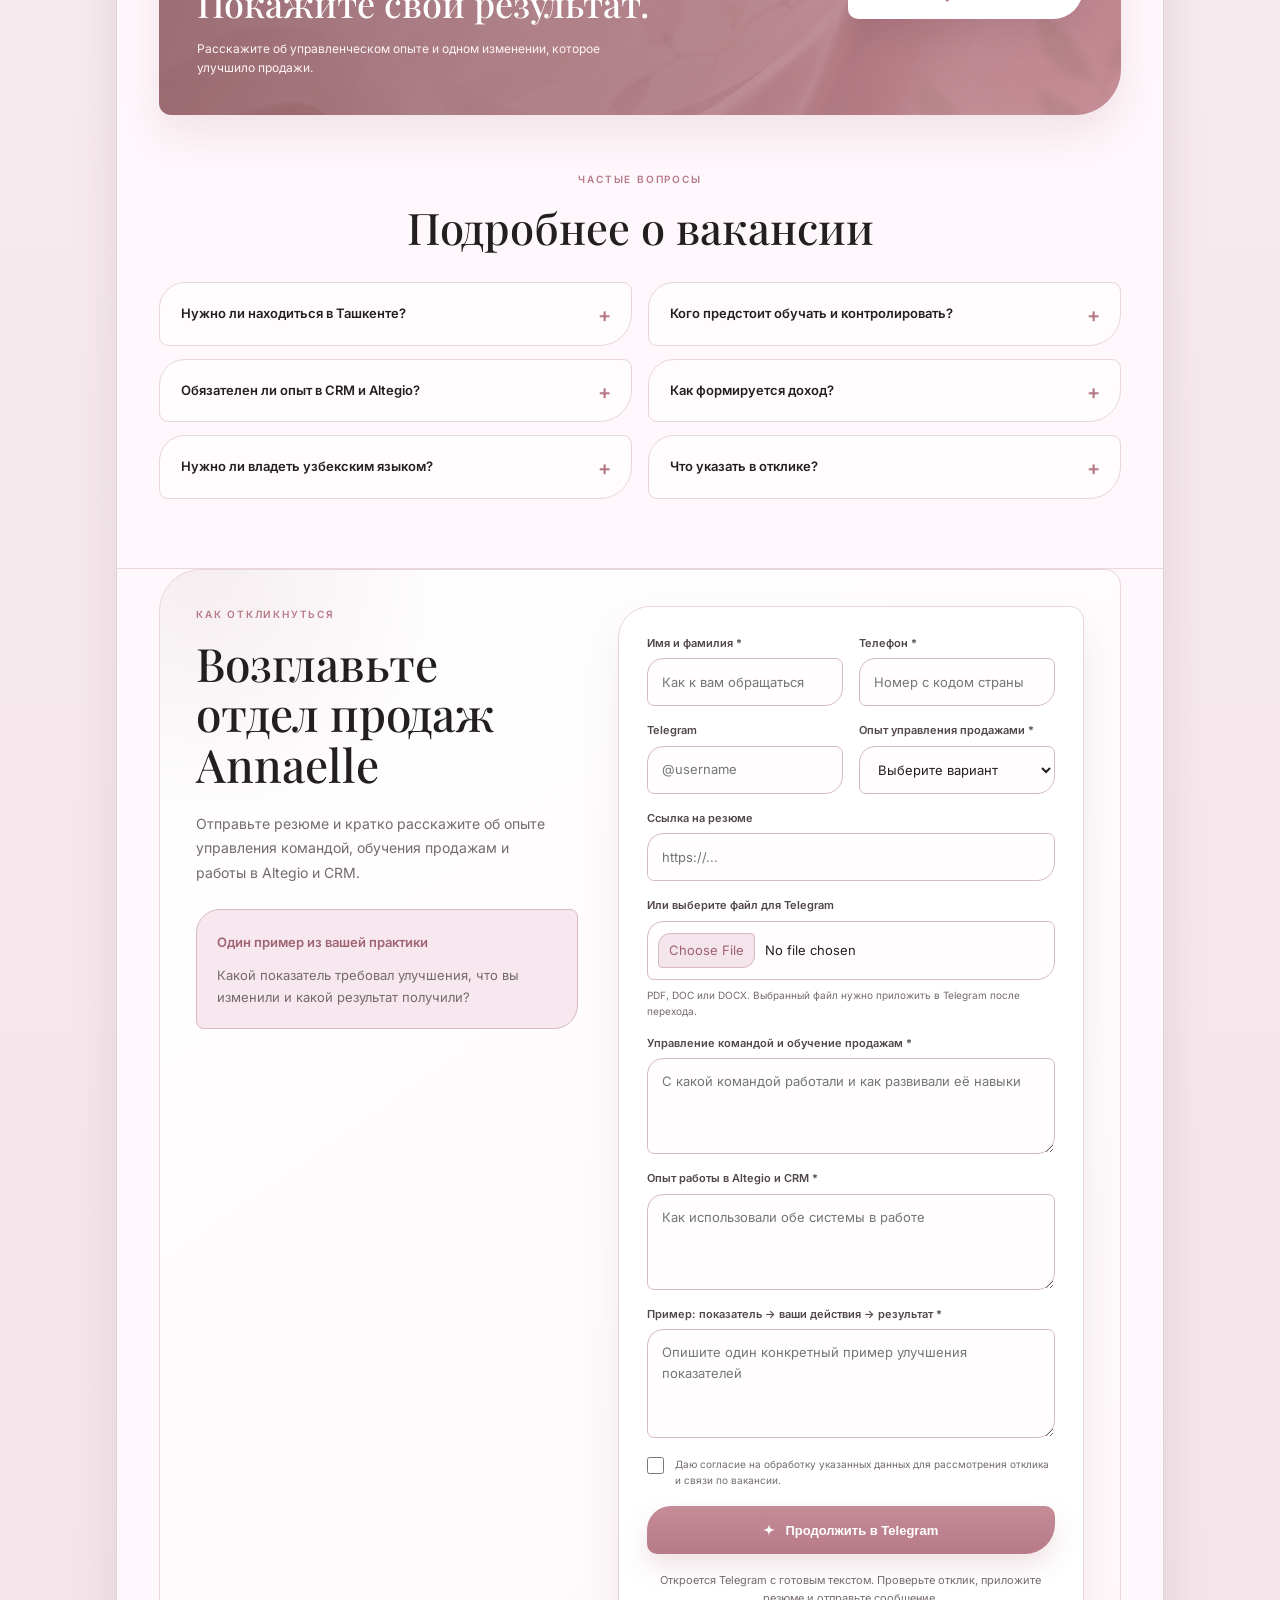
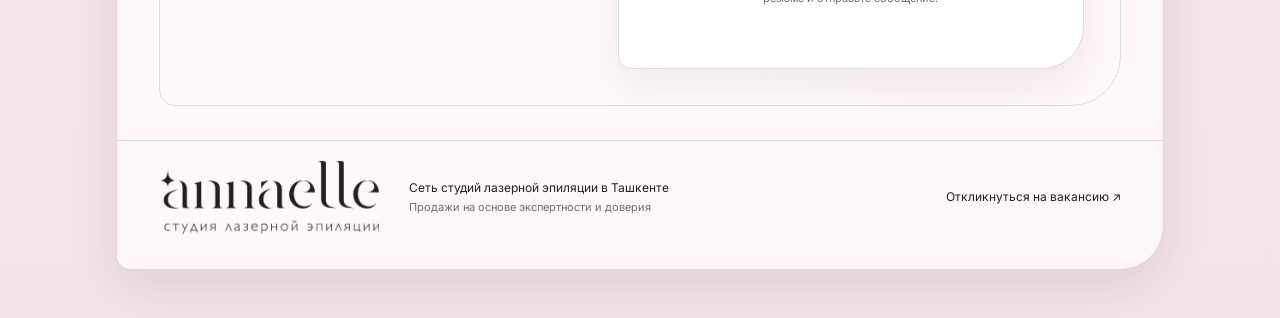
==== commit fb27c8db: "Update ROP working hours to 09:00-21:00" ====
--- a/annaelle-rop/index.html
+++ b/annaelle-rop/index.html
@@ -129,7 +129,7 @@
 <p class="rop-subtitle">в сеть студий лазерной эпиляции</p><div class="rop-tags"><span><svg class="semantic-icon" aria-hidden="true"><use href="#icon-monitor-pulse"></use></svg>Удалённо</span><span><svg class="semantic-icon" aria-hidden="true"><use href="#icon-calendar-days"></use></svg>График 6/1</span><span><svg class="semantic-icon" aria-hidden="true"><use href="#icon-badge-check"></use></svg>Опыт от 3 лет</span></div><div class="rop-salary"><small>Фиксированная часть в месяц</small><div><strong>12 000 000</strong><span>сум</span></div><b>+ бонус KPI</b></div><div class="rop-hero-actions"><a class="btn btn-filled" href="#application"><span class="brand-star" aria-hidden="true"></span>Откликнуться на вакансию</a><a class="text-link" href="#role">Подробнее о задачах <span aria-hidden="true">↓</span></a></div></div><div class="rop-hero-visual"><div class="rop-photo"><img src="assets/master-client.jpg" alt="Мастер Annaelle консультирует клиентку в студии лазерной эпиляции" width="2560" height="1707"><span class="rop-photo-label">Сеть студий в Ташкенте</span><span class="sparkle sparkle-big" aria-hidden="true"></span></div></div>
 </section>
 
-<div class="rop-summary" aria-label="Ключевые условия"><div><svg class="semantic-icon" aria-hidden="true"><use href="#icon-clock"></use></svg><p><strong>09:00–19:00</strong><span>По Ташкенту · час перерыва</span></p></div><div><svg class="semantic-icon" aria-hidden="true"><use href="#icon-users"></use></svg><p><strong>Вся работа онлайн</strong><span>Полная занятость · удалённо</span></p></div><div><svg class="semantic-icon" aria-hidden="true"><use href="#icon-clipboard-check"></use></svg><p><strong>Прямое подчинение</strong><span>Генеральному директору</span></p></div></div>
+<div class="rop-summary" aria-label="Ключевые условия"><div><svg class="semantic-icon" aria-hidden="true"><use href="#icon-clock"></use></svg><p><strong>09:00–21:00</strong><span>По Ташкенту · час перерыва</span></p></div><div><svg class="semantic-icon" aria-hidden="true"><use href="#icon-users"></use></svg><p><strong>Вся работа онлайн</strong><span>Полная занятость · удалённо</span></p></div><div><svg class="semantic-icon" aria-hidden="true"><use href="#icon-clipboard-check"></use></svg><p><strong>Прямое подчинение</strong><span>Генеральному директору</span></p></div></div>
 
 <section class="section rop-about" id="about">
 <div class="rop-section-heading"><p class="section-kicker">О компании и вашей роли</p>
@@ -450,7 +450,7 @@
 <h3>
 График 6/1
 </h3>
-<p><strong>09:00–19:00 по Ташкенту</strong>, включая час перерыва. Удалённая работа, полная занятость.</p>
+<p><strong>09:00–21:00 по Ташкенту</strong>, включая час перерыва. Удалённая работа, полная занятость.</p>
 </article>
 
 <article>
@@ -490,7 +490,7 @@
 <summary>
 Нужно ли находиться в Ташкенте?
 </summary>
-<p>Работа удалённая. Все встречи и тренировки проходят онлайн. Для кандидата в Ташкенте посещение студий — по собственному желанию. Рабочее время — с 09:00 до 19:00 по Ташкенту.</p>
+<p>Работа удалённая. Все встречи и тренировки проходят онлайн. Для кандидата в Ташкенте посещение студий — по собственному желанию. Рабочее время — с 09:00 до 21:00 по Ташкенту.</p>
 </details>
 
 <details>
